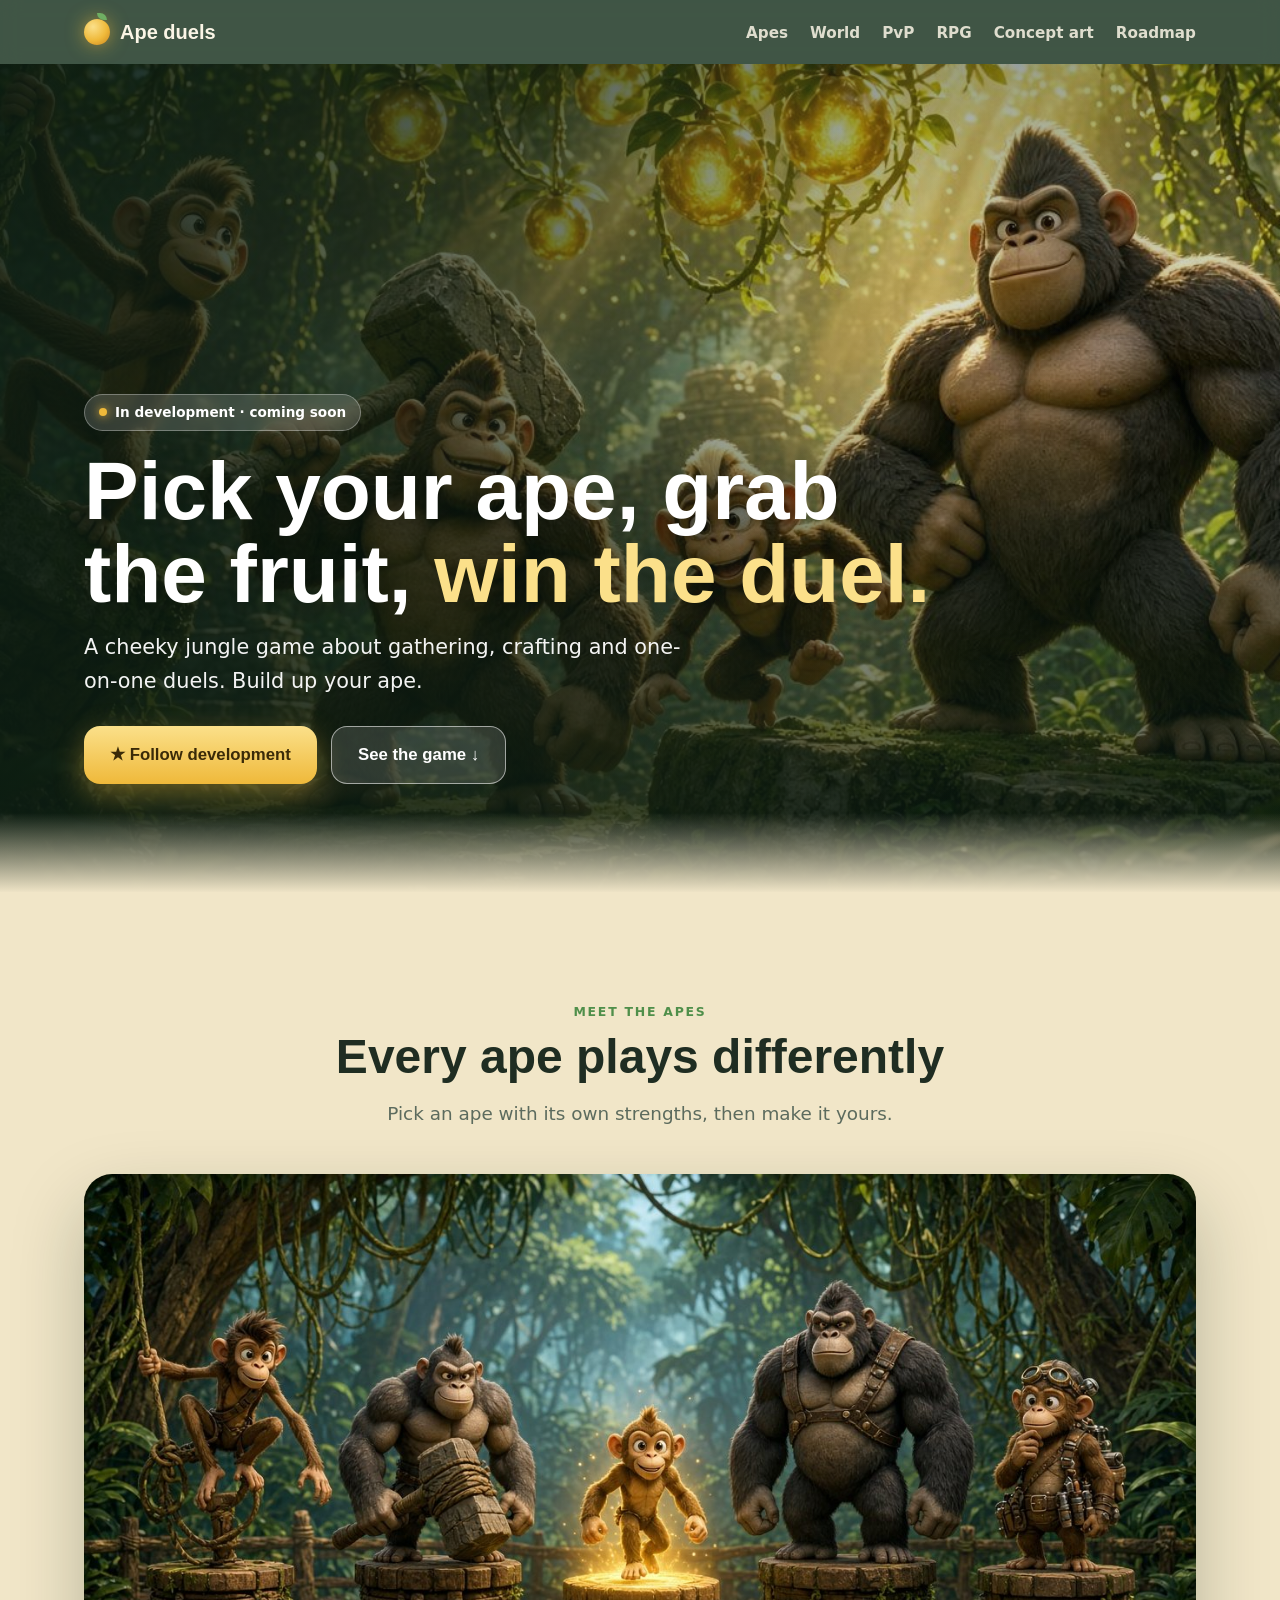
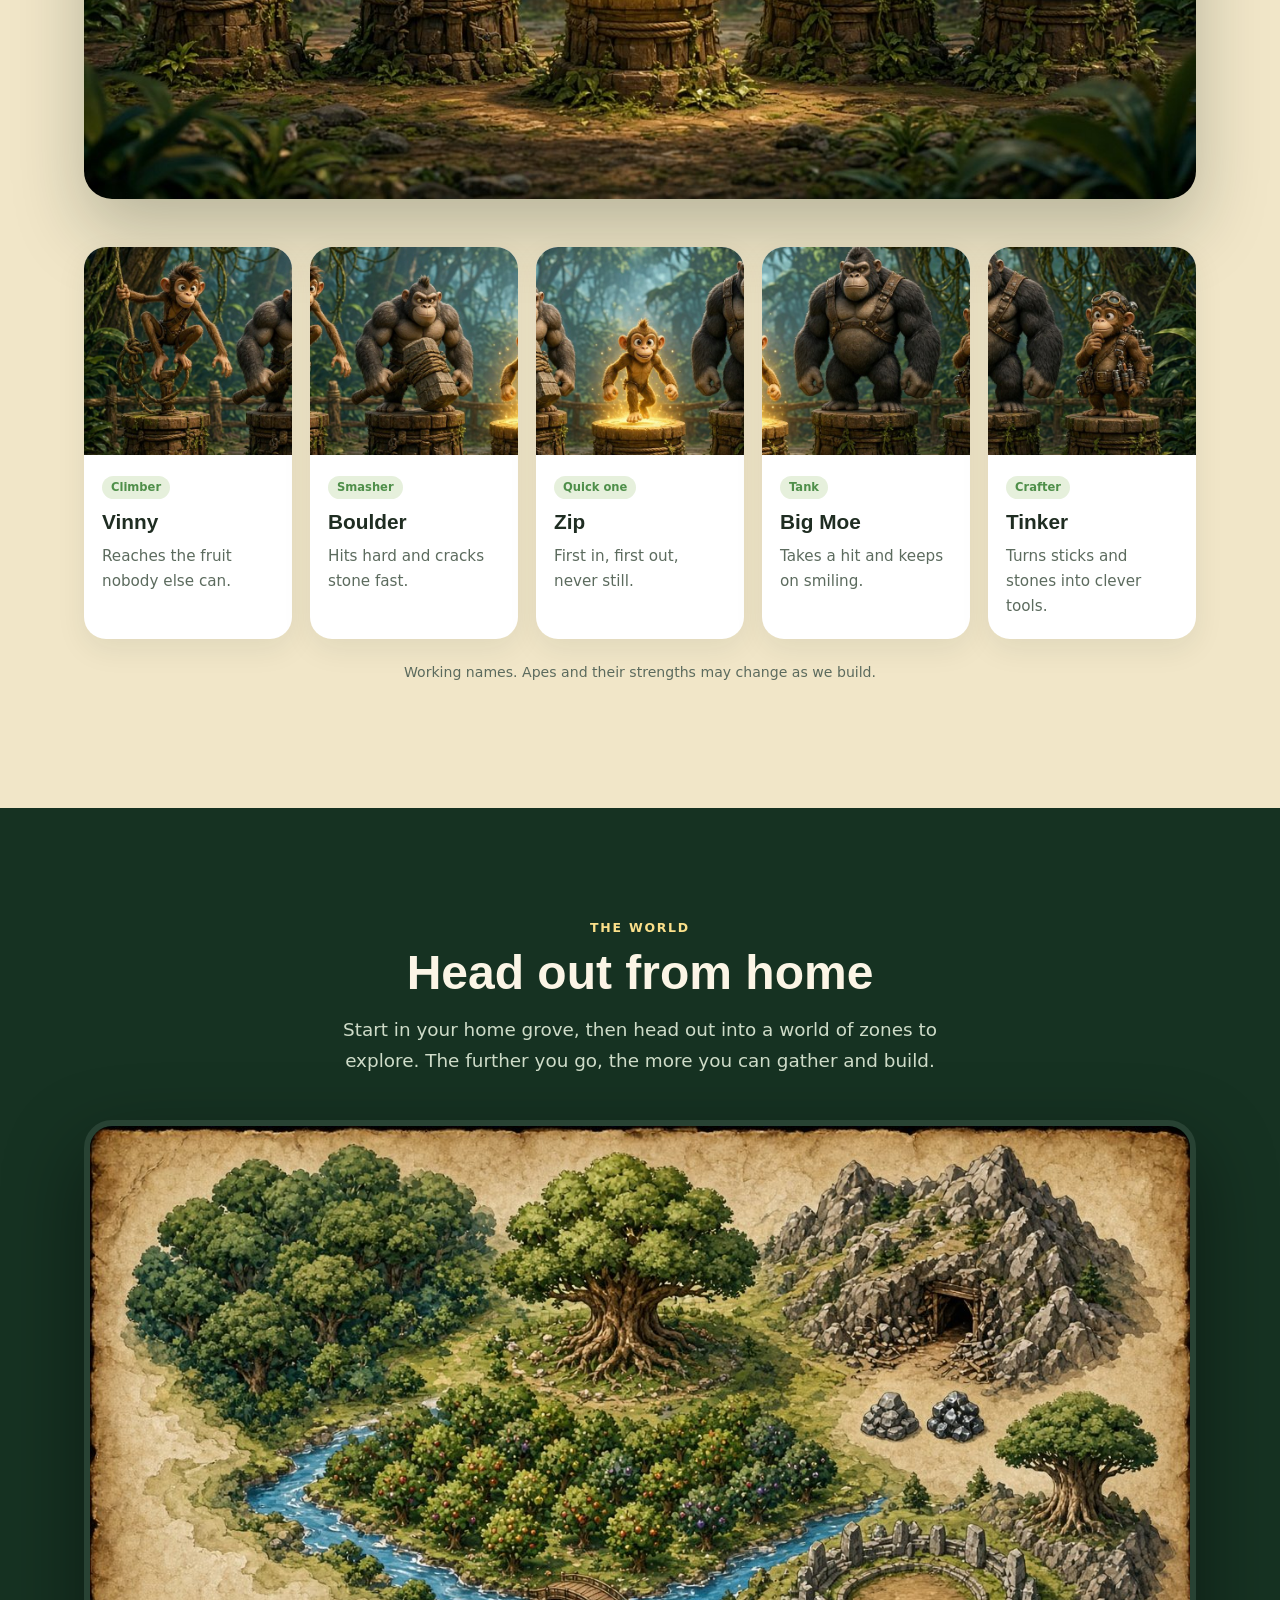
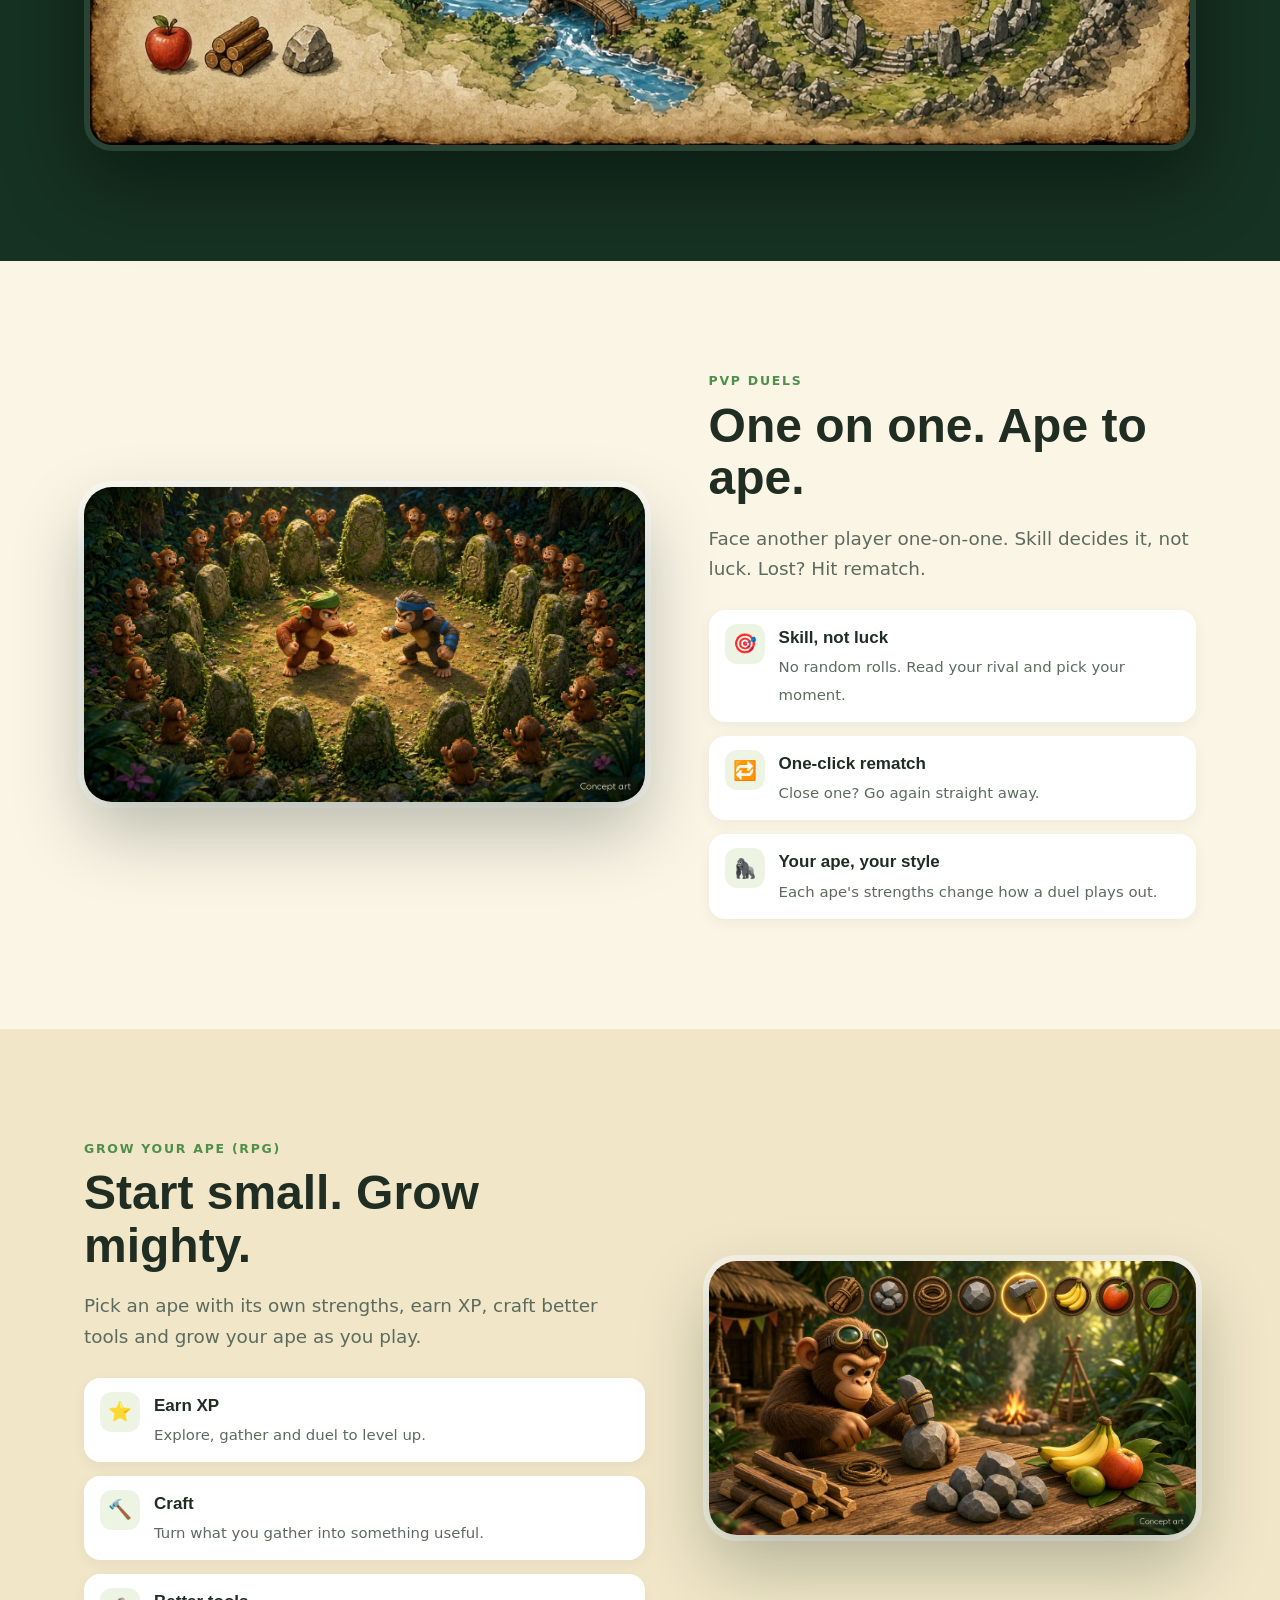
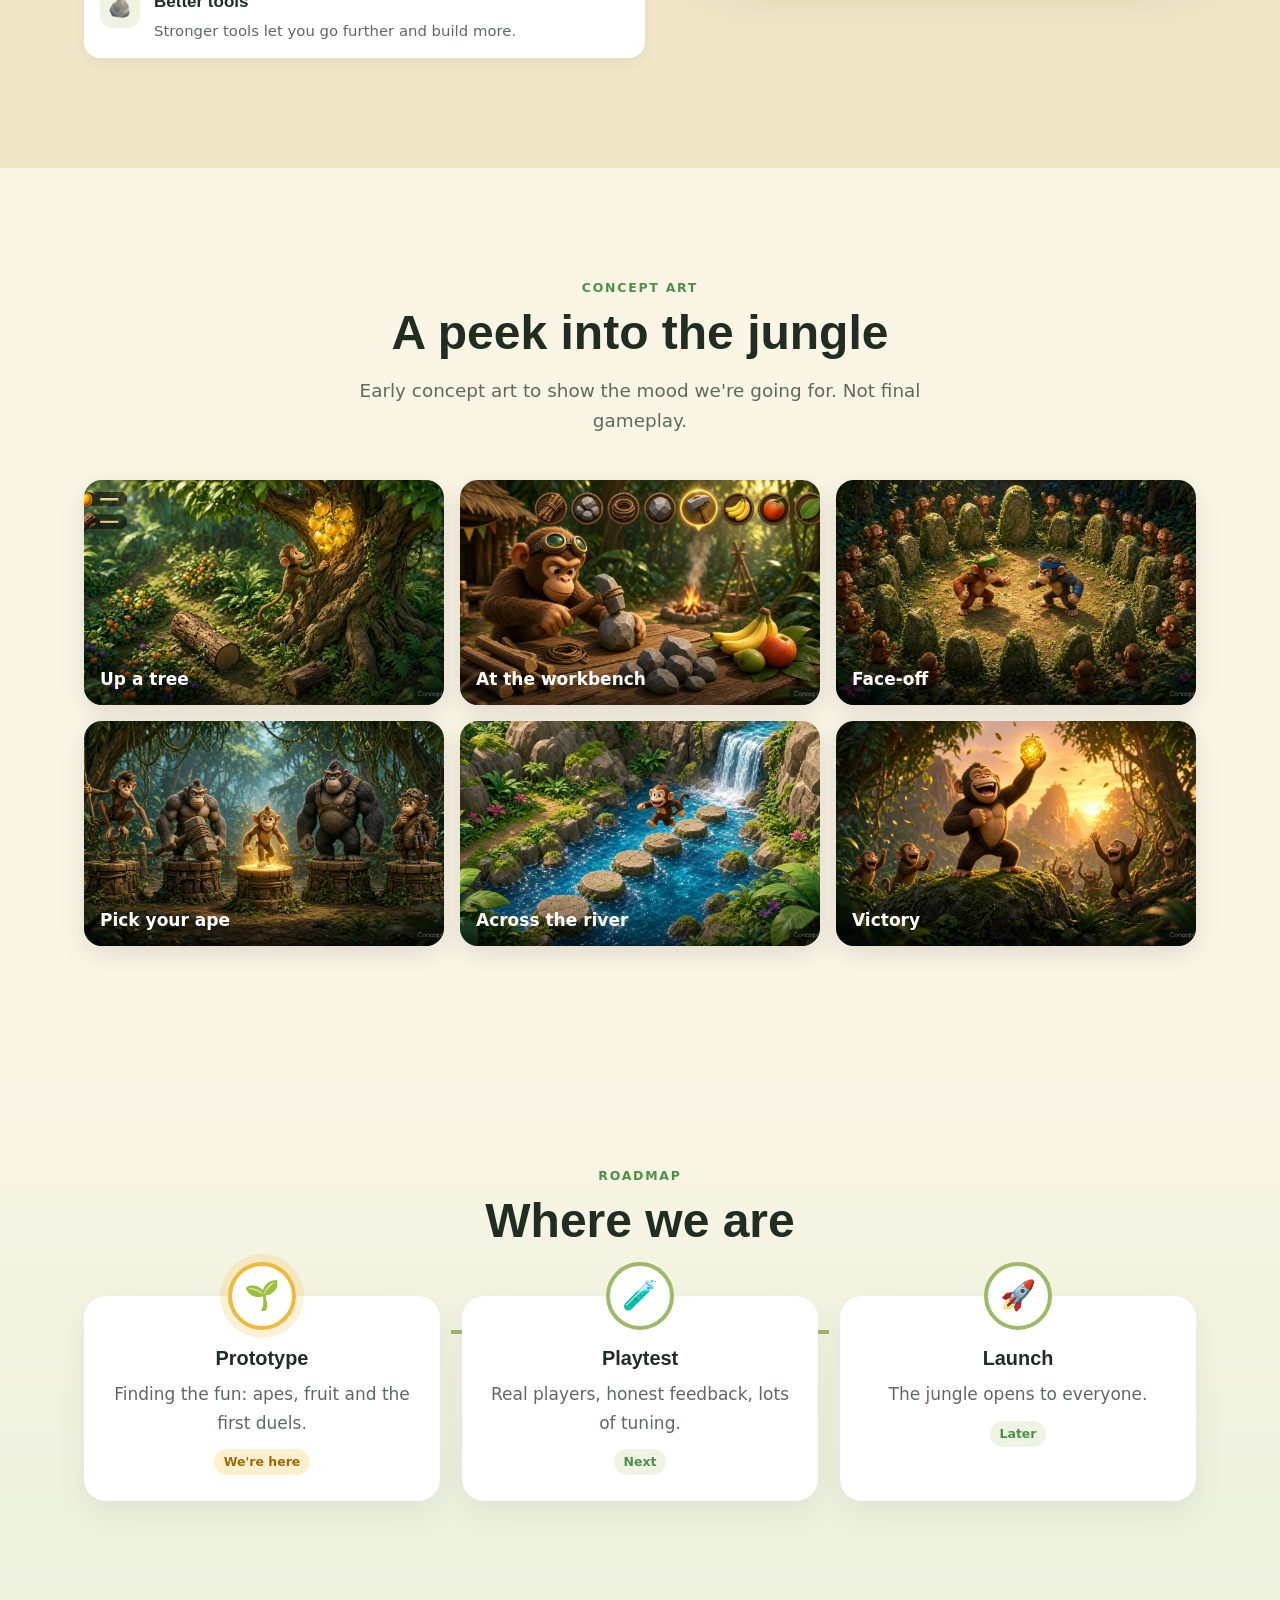
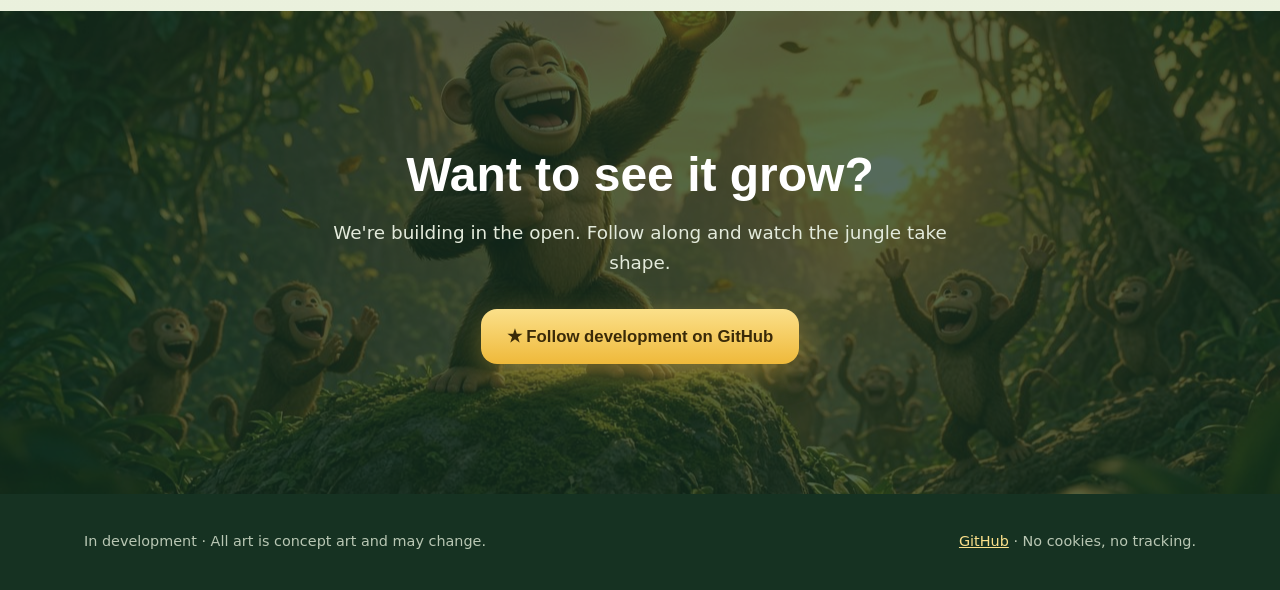
==== index.html @ 039c7a76 "Redesign landing page with concept art" ====
<!doctype html>
<html lang="en">
<head>
<meta charset="utf-8">
<meta name="viewport" content="width=device-width,initial-scale=1">
<title>A jungle duel game, coming soon</title>
<meta name="description" content="A cheeky jungle game about gathering, crafting and one-on-one duels. Coming soon.">
<meta property="og:type" content="website">
<meta property="og:url" content="https://carl-walker-pm.github.io/ape/">
<meta property="og:title" content="A jungle duel game, coming soon">
<meta property="og:description" content="A cheeky jungle game about gathering, crafting and one-on-one duels. Coming soon.">
<meta property="og:image" content="https://carl-walker-pm.github.io/ape/assets/img/og.jpg">
<meta property="og:image:width" content="1200">
<meta property="og:image:height" content="630">
<meta name="twitter:card" content="summary_large_image">
<meta name="twitter:title" content="A jungle duel game, coming soon">
<meta name="twitter:description" content="A cheeky jungle game about gathering, crafting and one-on-one duels. Coming soon.">
<meta name="twitter:image" content="https://carl-walker-pm.github.io/ape/assets/img/og.jpg">
<link rel="preload" href="assets/fonts/Fredoka-700.woff2" as="font" type="font/woff2" crossorigin>
<link rel="stylesheet" href="assets/fonts/fonts.css">
<style>
:root{--deep:#163222;--jungle:#24513a;--leaf:#4f8f4a;--moss:#9cba68;--cream:#fbf5e6;--sand:#f1e6c8;--gold:#efb93a;--gold2:#fbe08a;--ink:#1f2d22;--soft:#5c6b5e;--r:22px}
*{box-sizing:border-box}html{scroll-behavior:smooth}
body{margin:0;font-family:Nunito,system-ui,sans-serif;color:var(--ink);background:var(--cream);line-height:1.65;font-size:17px}
h1,h2,h3,.brand,.btn{font-family:Fredoka,Nunito,sans-serif}
img{max-width:100%;display:block}
a{color:inherit}
.wrap{max-width:1160px;margin:0 auto;padding:0 24px}
/* nav */
nav{position:sticky;top:0;z-index:50;background:rgba(22,50,34,.82);backdrop-filter:blur(10px);-webkit-backdrop-filter:blur(10px);color:var(--cream)}
nav .wrap{display:flex;align-items:center;gap:24px;height:64px}
.brand{font-weight:700;font-size:1.25rem;text-decoration:none;display:flex;align-items:center;gap:10px}
.brand i{position:relative;width:26px;height:26px;border-radius:50%;background:radial-gradient(circle at 35% 30%,var(--gold2),var(--gold) 55%,#c9831f);display:inline-block;box-shadow:0 0 18px rgba(239,185,58,.6)}
nav ul{display:flex;gap:22px;list-style:none;margin:0 0 0 auto;padding:0}
nav ul a{text-decoration:none;font-weight:700;font-size:.95rem;opacity:.85}nav ul a:hover{opacity:1;color:var(--gold2)}
@media(max-width:820px){nav ul{display:none}}
/* hero */
.hero{position:relative;min-height:92vh;display:flex;align-items:flex-end;color:#fff;background:#163222 url(assets/img/hero.jpg) center 35%/cover no-repeat;background-attachment:fixed;overflow:hidden}
@media(max-width:900px),(hover:none){.hero{background-attachment:scroll}}
.hero:after{content:"";position:absolute;left:0;right:0;bottom:-1px;height:80px;background:linear-gradient(transparent,var(--sand))}
.hero:before{content:"";position:absolute;inset:0;background:linear-gradient(90deg,rgba(12,28,18,.85) 0%,rgba(12,28,18,.55) 42%,rgba(12,28,18,.1) 72%),linear-gradient(180deg,rgba(12,28,18,.35) 0%,rgba(12,28,18,0) 35%,rgba(12,28,18,.8) 100%)}
.hero .wrap{position:relative;z-index:2;padding-bottom:12vh;width:100%}
.pill{display:inline-flex;gap:8px;align-items:center;background:rgba(255,255,255,.16);border:1px solid rgba(255,255,255,.3);padding:6px 14px;border-radius:99px;font-weight:700;font-size:.85rem;backdrop-filter:blur(6px)}
.pill b{width:8px;height:8px;border-radius:50%;background:var(--gold);box-shadow:0 0 10px var(--gold)}
.hero h1{font-size:clamp(2.6rem,6.4vw,5.2rem);line-height:1.02;margin:18px 0 14px;max-width:900px;text-shadow:0 4px 30px rgba(0,0,0,.35)}
.hero h1 em{font-style:normal;color:var(--gold2)}
.hero p{font-size:clamp(1.05rem,2vw,1.3rem);max-width:620px;margin:0 0 28px;opacity:.95}
.btns{display:flex;gap:14px;flex-wrap:wrap}
.btn{display:inline-flex;align-items:center;gap:10px;font-weight:600;font-size:1.05rem;text-decoration:none;padding:14px 26px;border-radius:16px;transition:transform .2s,box-shadow .2s}
.btn:hover{transform:translateY(-2px)}
.btn.gold{background:linear-gradient(180deg,var(--gold2),var(--gold));color:#3a2a08;box-shadow:0 10px 30px rgba(239,185,58,.4)}
.btn.ghost{background:rgba(255,255,255,.14);color:#fff;border:1.5px solid rgba(255,255,255,.55)}
/* sections */
section{padding:110px 0}
.eyebrow{font-weight:800;letter-spacing:.14em;text-transform:uppercase;font-size:.78rem;color:var(--leaf)}
h2{font-size:clamp(2rem,4vw,3rem);line-height:1.1;margin:8px 0 16px}
.lead{font-size:1.15rem;color:var(--soft);max-width:640px}
.center{text-align:center}.center .lead{margin:0 auto}
/* apes */
#apes{background:var(--sand)}
.apes{display:grid;grid-template-columns:repeat(5,1fr);gap:18px;margin-top:48px}
@media(max-width:980px){.apes{grid-template-columns:repeat(2,1fr)}}
.ape{background:#fff;border-radius:var(--r);overflow:hidden;box-shadow:0 10px 30px rgba(31,45,34,.08);transition:transform .25s,box-shadow .25s}
.ape:hover{transform:translateY(-6px) rotate(-.6deg);box-shadow:0 18px 40px rgba(31,45,34,.16)}
.ape img{aspect-ratio:1;object-fit:cover;width:100%}
.ape div{padding:16px 18px 20px}.ape h3{margin:0;font-size:1.3rem}.ape p{margin:4px 0 0;color:var(--soft);font-size:.95rem}
.tag{display:inline-block;font-size:.72rem;font-weight:800;color:var(--leaf);background:#e6f0dc;border-radius:99px;padding:2px 9px;margin-bottom:6px}
.note{margin-top:22px;font-size:.88rem;color:var(--soft)}
/* world */
#world{background:var(--deep);color:var(--cream)}
#world .eyebrow{color:var(--gold2)}#world .lead{color:#cfdcc9}
.mapframe{margin-top:44px;border-radius:28px;overflow:hidden;box-shadow:0 30px 80px rgba(0,0,0,.45);border:6px solid rgba(255,255,255,.08)}
/* split */
.split{display:grid;grid-template-columns:1.15fr 1fr;gap:64px;align-items:center}
.split.rev .media{order:2}
@media(max-width:900px){.split{grid-template-columns:1fr;gap:32px}.split.rev .media{order:0}}
.media{border-radius:28px;overflow:hidden;box-shadow:0 30px 70px rgba(16,36,22,.28),0 0 0 6px rgba(255,255,255,.6)}.media img{transition:transform .6s}.media:hover img{transform:scale(1.04)}
.feats{list-style:none;padding:0;margin:26px 0 0;display:grid;gap:14px}
.feats li{display:flex;gap:14px;align-items:flex-start;background:#fff;border-radius:16px;padding:14px 16px;box-shadow:0 4px 14px rgba(31,45,34,.06)}
.feats li span{flex:none;width:40px;height:40px;border-radius:12px;display:grid;place-items:center;font-size:1.2rem;background:#eef4e4}
.feats b{display:block;font-family:Fredoka,sans-serif;font-weight:600}
.feats small{color:var(--soft);font-size:.93rem}
#rpg{background:var(--sand)}
/* gallery */
.gallery{display:grid;grid-template-columns:repeat(3,1fr);gap:16px;margin-top:44px}
@media(max-width:900px){.gallery{grid-template-columns:repeat(2,1fr)}}
.gallery a{display:block;border-radius:18px;overflow:hidden;position:relative;box-shadow:0 8px 24px rgba(31,45,34,.12)}
.gallery img{aspect-ratio:16/10;object-fit:cover;width:100%;transition:transform .5s}
.gallery a:hover img{transform:scale(1.08)}.gallery a{transition:box-shadow .3s,transform .3s}.gallery a:hover{transform:translateY(-4px);box-shadow:0 18px 40px rgba(31,45,34,.25)}
.gallery figcaption{position:absolute;left:0;right:0;bottom:0;padding:26px 16px 12px;color:#fff;font-weight:700;background:linear-gradient(transparent,rgba(0,0,0,.55))}
.lb{position:fixed;inset:0;z-index:100;background:rgba(10,20,12,.9);display:none;align-items:center;justify-content:center;padding:4vw}
.lb:target{display:flex}
.lb img{max-height:86vh;border-radius:16px;box-shadow:0 30px 80px rgba(0,0,0,.6)}
.lb .x{position:absolute;inset:0}
.lb .close{position:absolute;top:20px;right:28px;color:#fff;font-size:2.2rem;text-decoration:none;line-height:1}
.lb p{position:absolute;bottom:18px;left:0;right:0;text-align:center;color:#e8e3d2;margin:0}
/* roadmap */
#roadmap{background:linear-gradient(180deg,var(--cream),#eaf1dd)}
.road{display:grid;grid-template-columns:repeat(3,1fr);gap:22px;margin-top:48px;position:relative}
.road:before{content:"";position:absolute;top:34px;left:12%;right:12%;height:4px;background:repeating-linear-gradient(90deg,var(--moss) 0 14px,transparent 14px 26px)}
@media(max-width:800px){.road{grid-template-columns:1fr}.road:before{display:none}}
.step{background:#fff;border-radius:var(--r);padding:26px;text-align:center;position:relative;box-shadow:0 10px 30px rgba(31,45,34,.07)}
.step .dot{width:68px;height:68px;margin:-60px auto 12px;border-radius:50%;display:grid;place-items:center;font-size:1.8rem;background:#fff;border:4px solid var(--moss)}
.step.now .dot{border-color:var(--gold);box-shadow:0 0 0 8px rgba(239,185,58,.2)}
.step h3{margin:0 0 6px}.step p{margin:0;color:var(--soft)}
.step .st{display:inline-block;margin-top:12px;font-size:.78rem;font-weight:800;padding:3px 10px;border-radius:99px;background:#eef4e4;color:var(--leaf)}
.step.now .st{background:#fdf0cf;color:#9a6a0a}
/* cta */
.cta{position:relative;color:#fff;text-align:center;padding:130px 0;background:#24513a url(assets/img/shot-victory.jpg) center/cover}
.cta:before{content:"";position:absolute;inset:0;background:rgba(22,50,34,.72)}
.cta .wrap{position:relative}.cta .lead{color:#e3eadb;margin:0 auto 30px}
footer{background:var(--deep);color:#b9c7b4;padding:36px 0;font-size:.9rem}
footer .wrap{display:flex;justify-content:space-between;gap:16px;flex-wrap:wrap}
footer a{color:var(--gold2)}
/* fade-ins */
.reveal{animation:rise linear both;animation-timeline:view();animation-range:entry 0% cover 28%}
@keyframes rise{from{opacity:0;transform:translateY(40px)}to{opacity:1;transform:none}}
@media(prefers-reduced-motion:reduce){.reveal{animation:none}html{scroll-behavior:auto}}
.brand i:after{content:"";position:absolute;top:-6px;left:13px;width:10px;height:7px;border-radius:0 8px 0 8px;background:#6fae63}
.lineup{margin:44px 0 0;border-radius:28px;overflow:hidden;box-shadow:0 30px 70px rgba(16,36,22,.25)}
</style>
</head>
<body>
<nav><div class="wrap">
<a class="brand" href="#top"><i></i>Ape duels</a>
<ul><li><a href="#apes">Apes</a></li><li><a href="#world">World</a></li><li><a href="#pvp">PvP</a></li><li><a href="#rpg">RPG</a></li><li><a href="#art">Concept art</a></li><li><a href="#roadmap">Roadmap</a></li></ul>
</div></nav>

<header class="hero" id="top"><div class="wrap">
<span class="pill"><b></b>In development · coming soon</span>
<h1>Pick your ape, grab the fruit, <em>win the duel.</em></h1>
<p>A cheeky jungle game about gathering, crafting and one-on-one duels. Build up your ape.</p>
<div class="btns">
<a class="btn gold" href="https://github.com/Carl-Walker-pm/ape">★ Follow development</a>
<a class="btn ghost" href="#apes">See the game ↓</a>
</div>
</div></header>

<section id="apes"><div class="wrap">
<div class="center reveal"><div class="eyebrow">Meet the apes</div><h2>Every ape plays differently</h2>
<p class="lead">Pick an ape with its own strengths, then make it yours.</p></div>
<div class="lineup reveal"><img src="assets/img/apes-lineup.jpg" alt="Five different cartoon apes standing on wooden pedestals in the jungle" loading="lazy"></div>
<div class="apes">
<article class="ape reveal"><img src="assets/img/ape-climber.jpg" alt="A wiry ape hanging from a vine rope" loading="lazy"><div><span class="tag">Climber</span><h3>Vinny</h3><p>Reaches the fruit nobody else can.</p></div></article>
<article class="ape reveal"><img src="assets/img/ape-smasher.jpg" alt="A big grey ape holding a stone mallet" loading="lazy"><div><span class="tag">Smasher</span><h3>Boulder</h3><p>Hits hard and cracks stone fast.</p></div></article>
<article class="ape reveal"><img src="assets/img/ape-quick.jpg" alt="A small ape bouncing on a glowing pedestal" loading="lazy"><div><span class="tag">Quick one</span><h3>Zip</h3><p>First in, first out, never still.</p></div></article>
<article class="ape reveal"><img src="assets/img/ape-tank.jpg" alt="A huge ape in leather straps standing firm" loading="lazy"><div><span class="tag">Tank</span><h3>Big Moe</h3><p>Takes a hit and keeps on smiling.</p></div></article>
<article class="ape reveal"><img src="assets/img/ape-thinker.jpg" alt="An ape in goggles with a belt full of tools" loading="lazy"><div><span class="tag">Crafter</span><h3>Tinker</h3><p>Turns sticks and stones into clever tools.</p></div></article>
</div>
<p class="note center">Working names. Apes and their strengths may change as we build.</p>
</div></section>

<section id="world"><div class="wrap">
<div class="center reveal"><div class="eyebrow">The world</div><h2>Head out from home</h2>
<p class="lead">Start in your home grove, then head out into a world of zones to explore. The further you go, the more you can gather and build.</p></div>
<div class="mapframe reveal"><img src="assets/img/world-map.jpg" alt="A painted fantasy map of jungle, river, mountains and a cave, with no place names" loading="lazy"></div>
</div></section>

<section id="pvp"><div class="wrap split">
<div class="media reveal"><img src="assets/img/shot-duel.jpg" alt="Two apes facing off in a ring of standing stones while a crowd watches" loading="lazy"></div>
<div class="reveal"><div class="eyebrow">PvP duels</div><h2>One on one. Ape to ape.</h2>
<p class="lead">Face another player one-on-one. Skill decides it, not luck. Lost? Hit rematch.</p>
<ul class="feats">
<li><span>🎯</span><div><b>Skill, not luck</b><small>No random rolls. Read your rival and pick your moment.</small></div></li>
<li><span>🔁</span><div><b>One-click rematch</b><small>Close one? Go again straight away.</small></div></li>
<li><span>🦍</span><div><b>Your ape, your style</b><small>Each ape's strengths change how a duel plays out.</small></div></li>
</ul></div>
</div></section>

<section id="rpg"><div class="wrap split rev">
<div class="media reveal"><img src="assets/img/shot-craft.jpg" alt="An ape in goggles shaping a stone tool at a workbench" loading="lazy"></div>
<div class="reveal"><div class="eyebrow">Grow your ape (RPG)</div><h2>Start small. Grow mighty.</h2>
<p class="lead">Pick an ape with its own strengths, earn XP, craft better tools and grow your ape as you play.</p>
<ul class="feats">
<li><span>⭐</span><div><b>Earn XP</b><small>Explore, gather and duel to level up.</small></div></li>
<li><span>🔨</span><div><b>Craft</b><small>Turn what you gather into something useful.</small></div></li>
<li><span>🪨</span><div><b>Better tools</b><small>Stronger tools let you go further and build more.</small></div></li>
</ul></div>
</div></section>

<section id="art"><div class="wrap">
<div class="center reveal"><div class="eyebrow">Concept art</div><h2>A peek into the jungle</h2>
<p class="lead">Early concept art to show the mood we're going for. Not final gameplay.</p></div>
<div class="gallery">
<figure class="reveal" style="margin:0"><a href="#lb1"><img src="assets/img/shot-gather.jpg" alt="An ape climbing a big tree full of glowing fruit" loading="lazy"><figcaption>Up a tree</figcaption></a></figure>
<figure class="reveal" style="margin:0"><a href="#lb2"><img src="assets/img/shot-craft.jpg" alt="An ape in goggles shaping a stone tool at a workbench" loading="lazy"><figcaption>At the workbench</figcaption></a></figure>
<figure class="reveal" style="margin:0"><a href="#lb3"><img src="assets/img/shot-duel.jpg" alt="Two apes facing off in a ring of standing stones while a crowd watches" loading="lazy"><figcaption>Face-off</figcaption></a></figure>
<figure class="reveal" style="margin:0"><a href="#lb4"><img src="assets/img/shot-select.jpg" alt="An ape select scene with five apes on pedestals" loading="lazy"><figcaption>Pick your ape</figcaption></a></figure>
<figure class="reveal" style="margin:0"><a href="#lb5"><img src="assets/img/shot-river.jpg" alt="An ape hopping across stepping stones below a waterfall" loading="lazy"><figcaption>Across the river</figcaption></a></figure>
<figure class="reveal" style="margin:0"><a href="#lb6"><img src="assets/img/shot-victory.jpg" alt="An ape holding up a glowing golden fruit at sunset" loading="lazy"><figcaption>Victory</figcaption></a></figure>
</div>
</div></section>
<div class="lb" id="lb1"><a class="x" href="#art" aria-label="Close"></a><img src="assets/img/shot-gather.jpg" alt="An ape climbing a big tree full of glowing fruit"><a class="close" href="#art" aria-label="Close">×</a><p>Concept art, not final gameplay</p></div>
<div class="lb" id="lb2"><a class="x" href="#art" aria-label="Close"></a><img src="assets/img/shot-craft.jpg" alt="An ape in goggles shaping a stone tool at a workbench"><a class="close" href="#art" aria-label="Close">×</a><p>Concept art, not final gameplay</p></div>
<div class="lb" id="lb3"><a class="x" href="#art" aria-label="Close"></a><img src="assets/img/shot-duel.jpg" alt="Two apes facing off in a ring of standing stones while a crowd watches"><a class="close" href="#art" aria-label="Close">×</a><p>Concept art, not final gameplay</p></div>
<div class="lb" id="lb4"><a class="x" href="#art" aria-label="Close"></a><img src="assets/img/shot-select.jpg" alt="An ape select scene with five apes on pedestals"><a class="close" href="#art" aria-label="Close">×</a><p>Concept art, not final gameplay</p></div>
<div class="lb" id="lb5"><a class="x" href="#art" aria-label="Close"></a><img src="assets/img/shot-river.jpg" alt="An ape hopping across stepping stones below a waterfall"><a class="close" href="#art" aria-label="Close">×</a><p>Concept art, not final gameplay</p></div>
<div class="lb" id="lb6"><a class="x" href="#art" aria-label="Close"></a><img src="assets/img/shot-victory.jpg" alt="An ape holding up a glowing golden fruit at sunset"><a class="close" href="#art" aria-label="Close">×</a><p>Concept art, not final gameplay</p></div>

<section id="roadmap"><div class="wrap">
<div class="center reveal"><div class="eyebrow">Roadmap</div><h2>Where we are</h2></div>
<div class="road">
<div class="step now reveal"><div class="dot">🌱</div><h3>Prototype</h3><p>Finding the fun: apes, fruit and the first duels.</p><span class="st">We're here</span></div>
<div class="step reveal"><div class="dot">🧪</div><h3>Playtest</h3><p>Real players, honest feedback, lots of tuning.</p><span class="st">Next</span></div>
<div class="step reveal"><div class="dot">🚀</div><h3>Launch</h3><p>The jungle opens to everyone.</p><span class="st">Later</span></div>
</div>
</div></section>

<section class="cta"><div class="wrap reveal">
<h2>Want to see it grow?</h2>
<p class="lead">We're building in the open. Follow along and watch the jungle take shape.</p>
<a class="btn gold" href="https://github.com/Carl-Walker-pm/ape">★ Follow development on GitHub</a>
</div></section>

<footer><div class="wrap">
<span>In development · All art is concept art and may change.</span>
<span><a href="https://github.com/Carl-Walker-pm/ape">GitHub</a> · No cookies, no tracking.</span>
</div></footer>
</body>
</html>
---- assets/fonts/fonts.css ----
@font-face {
  font-family: 'Fredoka';
  font-style: normal;
  font-weight: 500;
  font-stretch: 100%;
  font-display: swap;
  src: url(assets/fonts/Fredoka-500.woff2) format('woff2');
  unicode-range: U+0000-00FF, U+0131, U+0152-0153, U+02BB-02BC, U+02C6, U+02DA, U+02DC, U+0304, U+0308, U+0329, U+2000-206F, U+20AC, U+2122, U+2191, U+2193, U+2212, U+2215, U+FEFF, U+FFFD;
}
@font-face {
  font-family: 'Fredoka';
  font-style: normal;
  font-weight: 700;
  font-stretch: 100%;
  font-display: swap;
  src: url(assets/fonts/Fredoka-700.woff2) format('woff2');
  unicode-range: U+0000-00FF, U+0131, U+0152-0153, U+02BB-02BC, U+02C6, U+02DA, U+02DC, U+0304, U+0308, U+0329, U+2000-206F, U+20AC, U+2122, U+2191, U+2193, U+2212, U+2215, U+FEFF, U+FFFD;
}
@font-face {
  font-family: 'Nunito';
  font-style: normal;
  font-weight: 400;
  font-display: swap;
  src: url(assets/fonts/Nunito-400.woff2) format('woff2');
  unicode-range: U+0000-00FF, U+0131, U+0152-0153, U+02BB-02BC, U+02C6, U+02DA, U+02DC, U+0304, U+0308, U+0329, U+2000-206F, U+20AC, U+2122, U+2191, U+2193, U+2212, U+2215, U+FEFF, U+FFFD;
}
@font-face {
  font-family: 'Nunito';
  font-style: normal;
  font-weight: 700;
  font-display: swap;
  src: url(assets/fonts/Nunito-700.woff2) format('woff2');
  unicode-range: U+0000-00FF, U+0131, U+0152-0153, U+02BB-02BC, U+02C6, U+02DA, U+02DC, U+0304, U+0308, U+0329, U+2000-206F, U+20AC, U+2122, U+2191, U+2193, U+2212, U+2215, U+FEFF, U+FFFD;
}
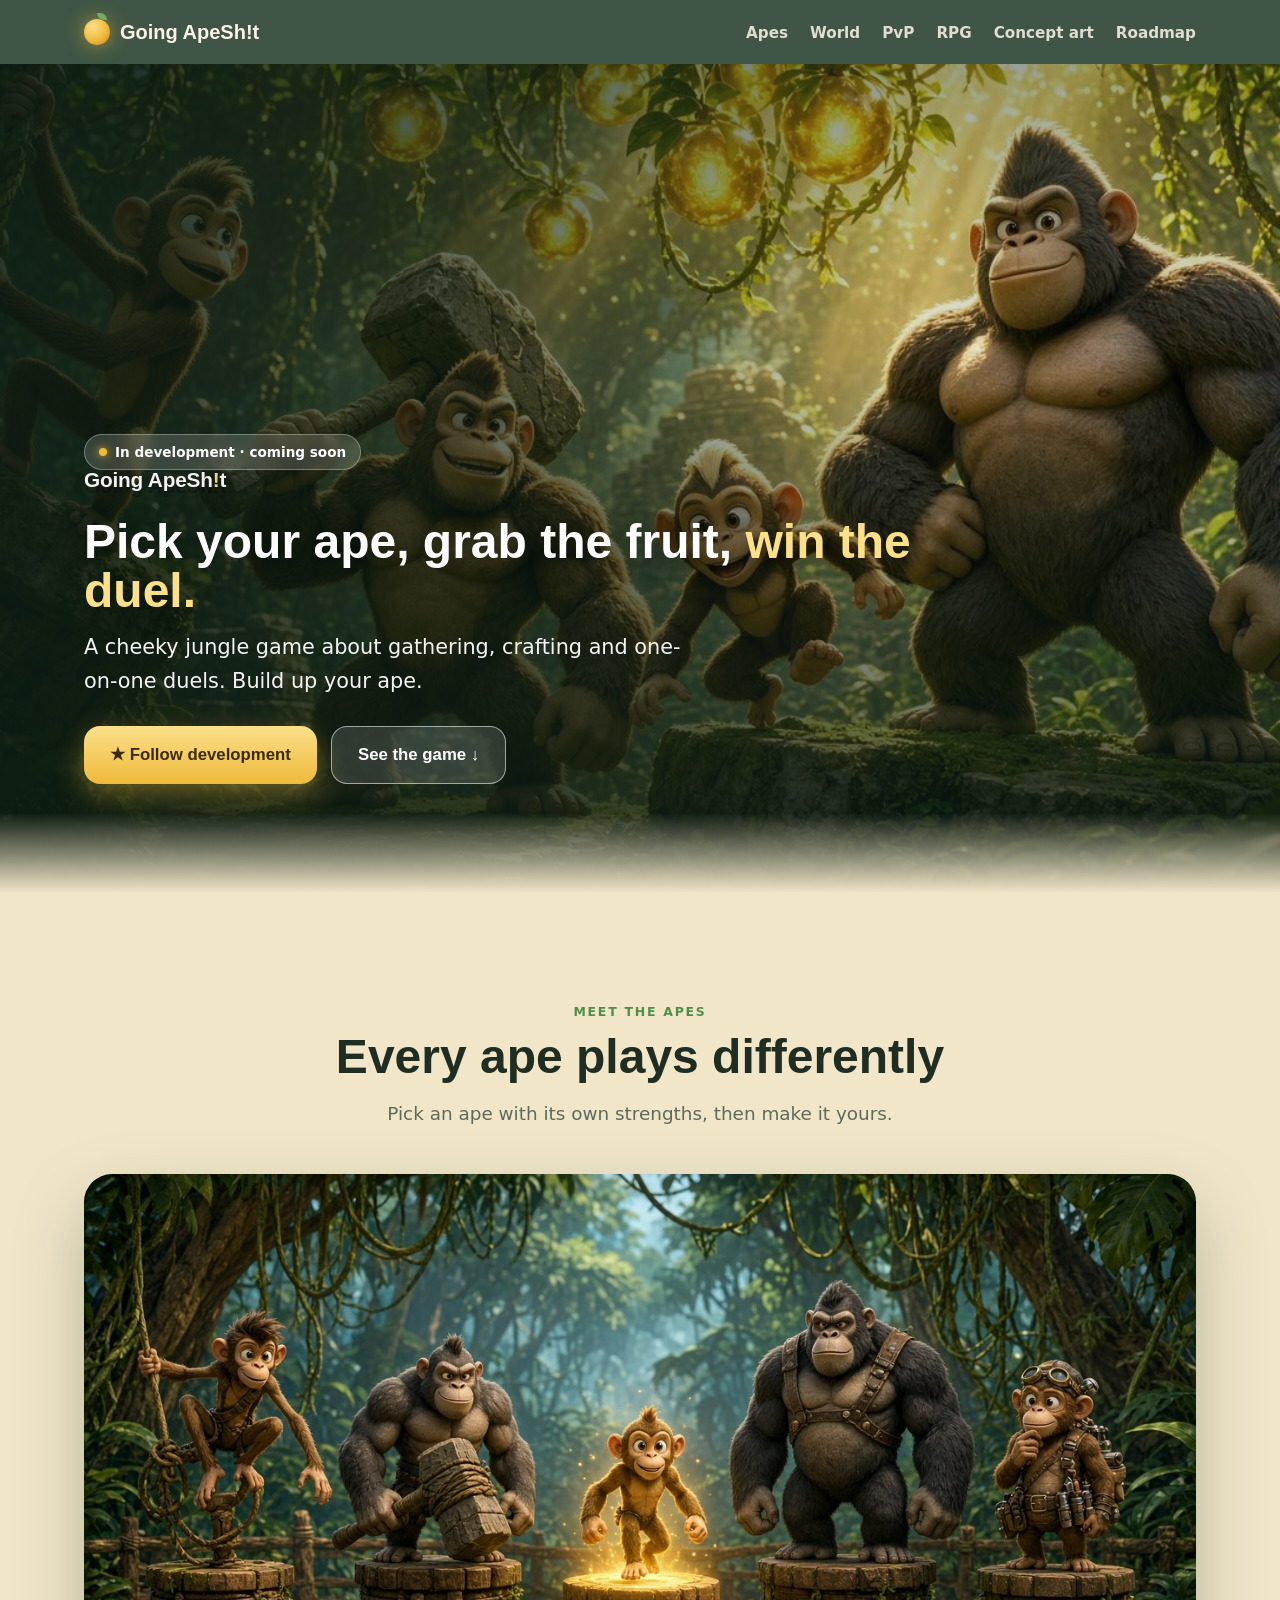
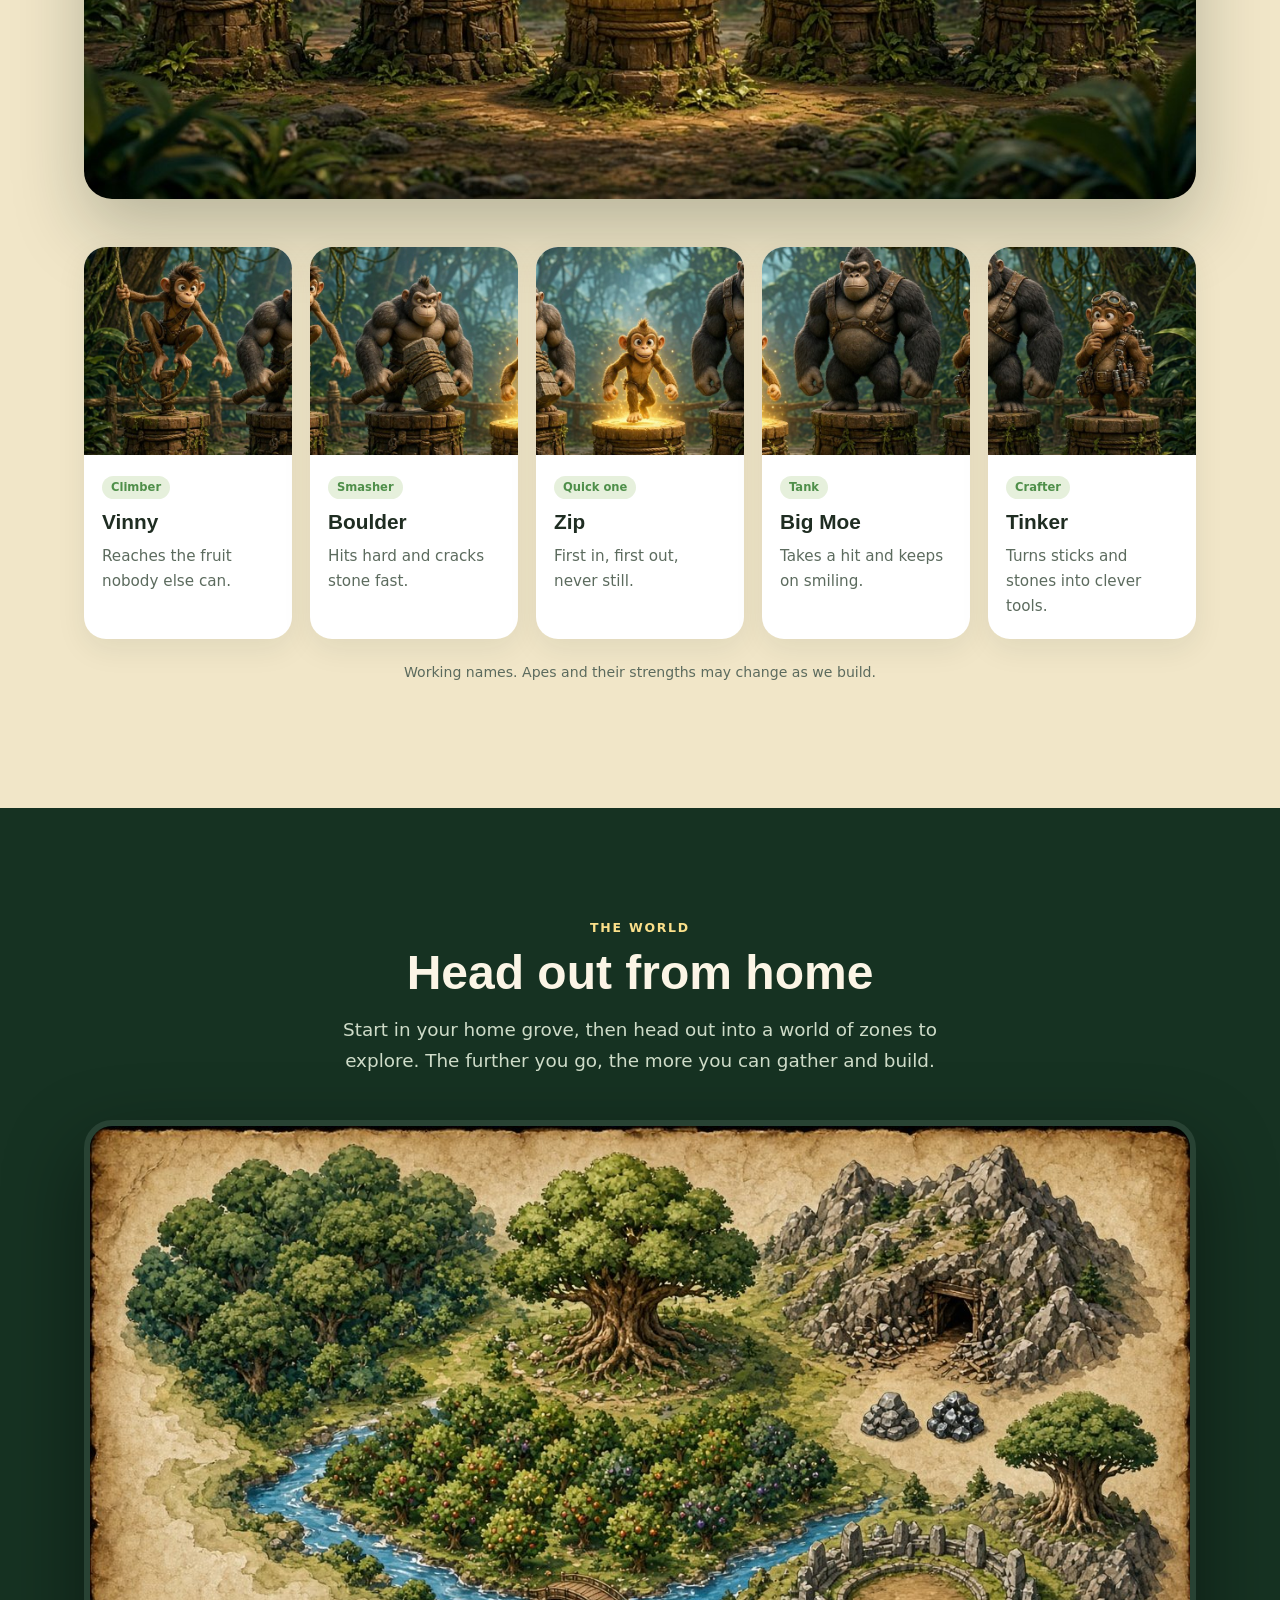
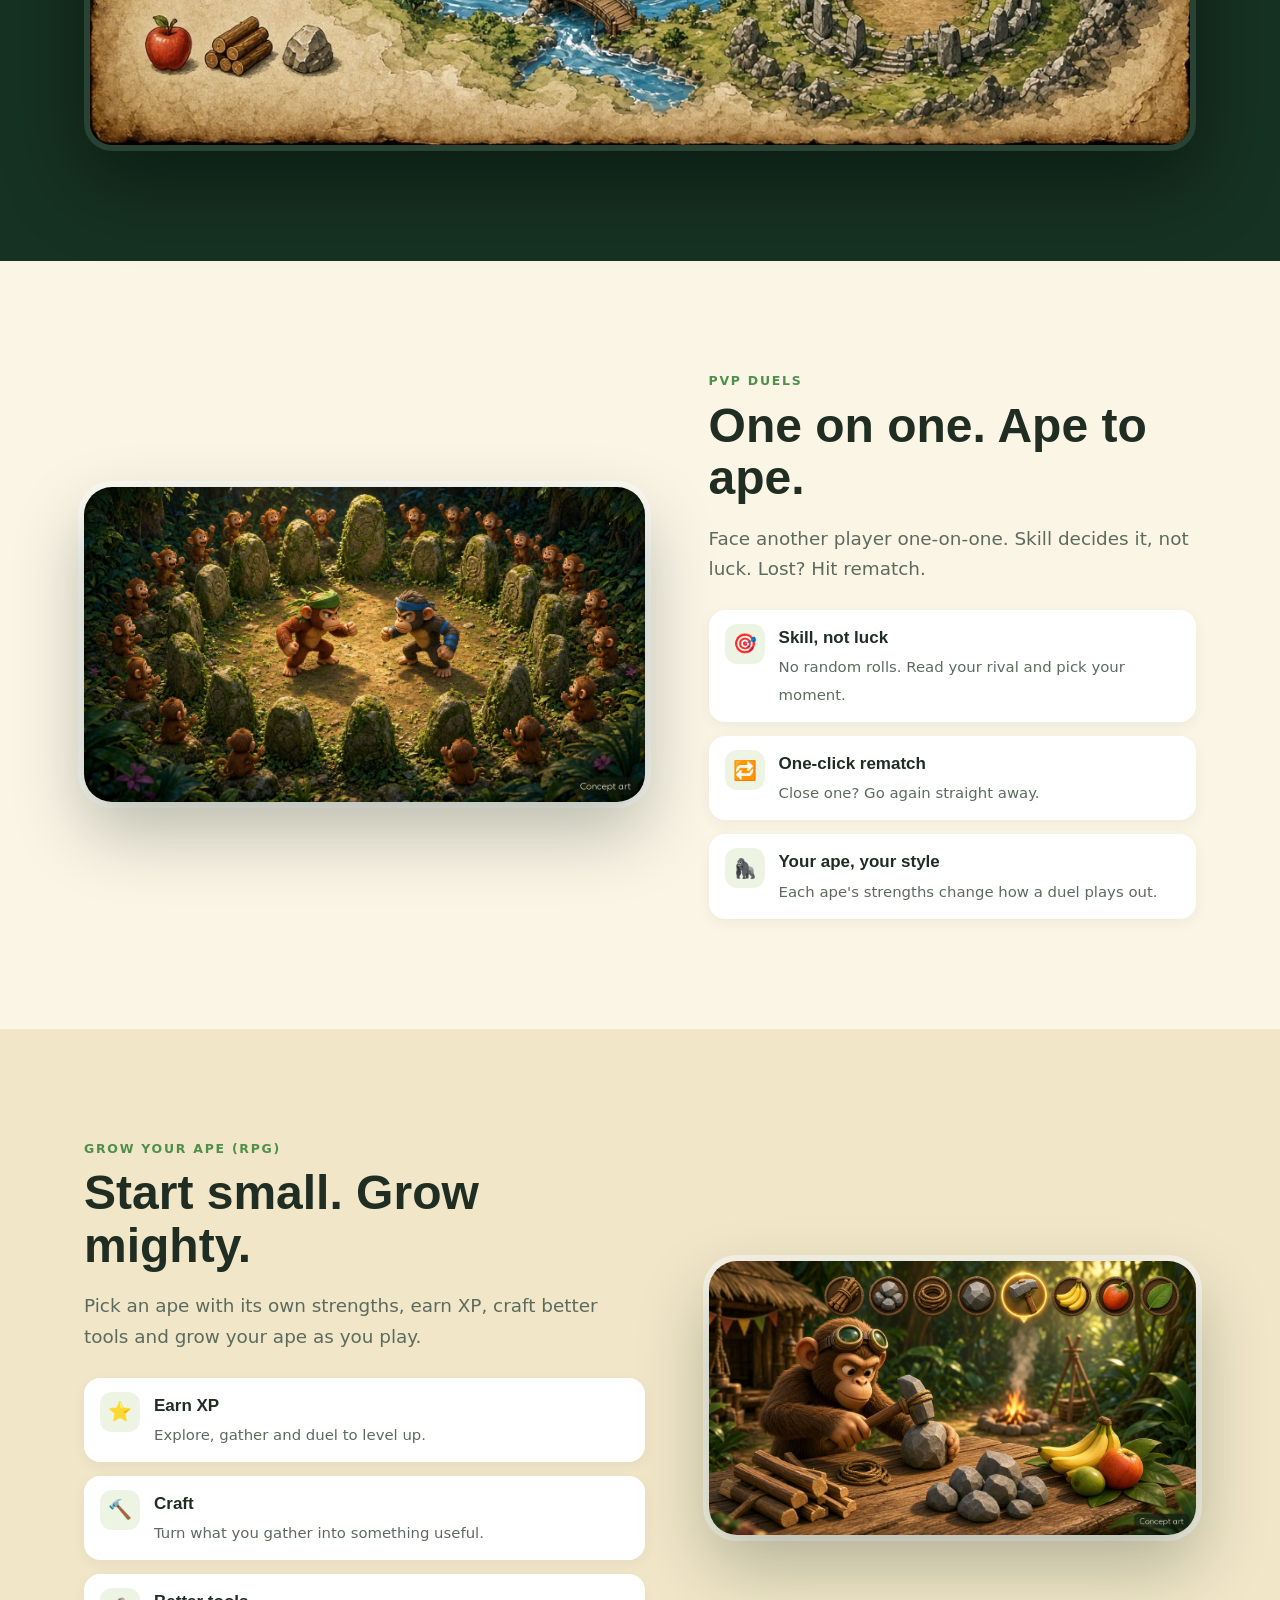
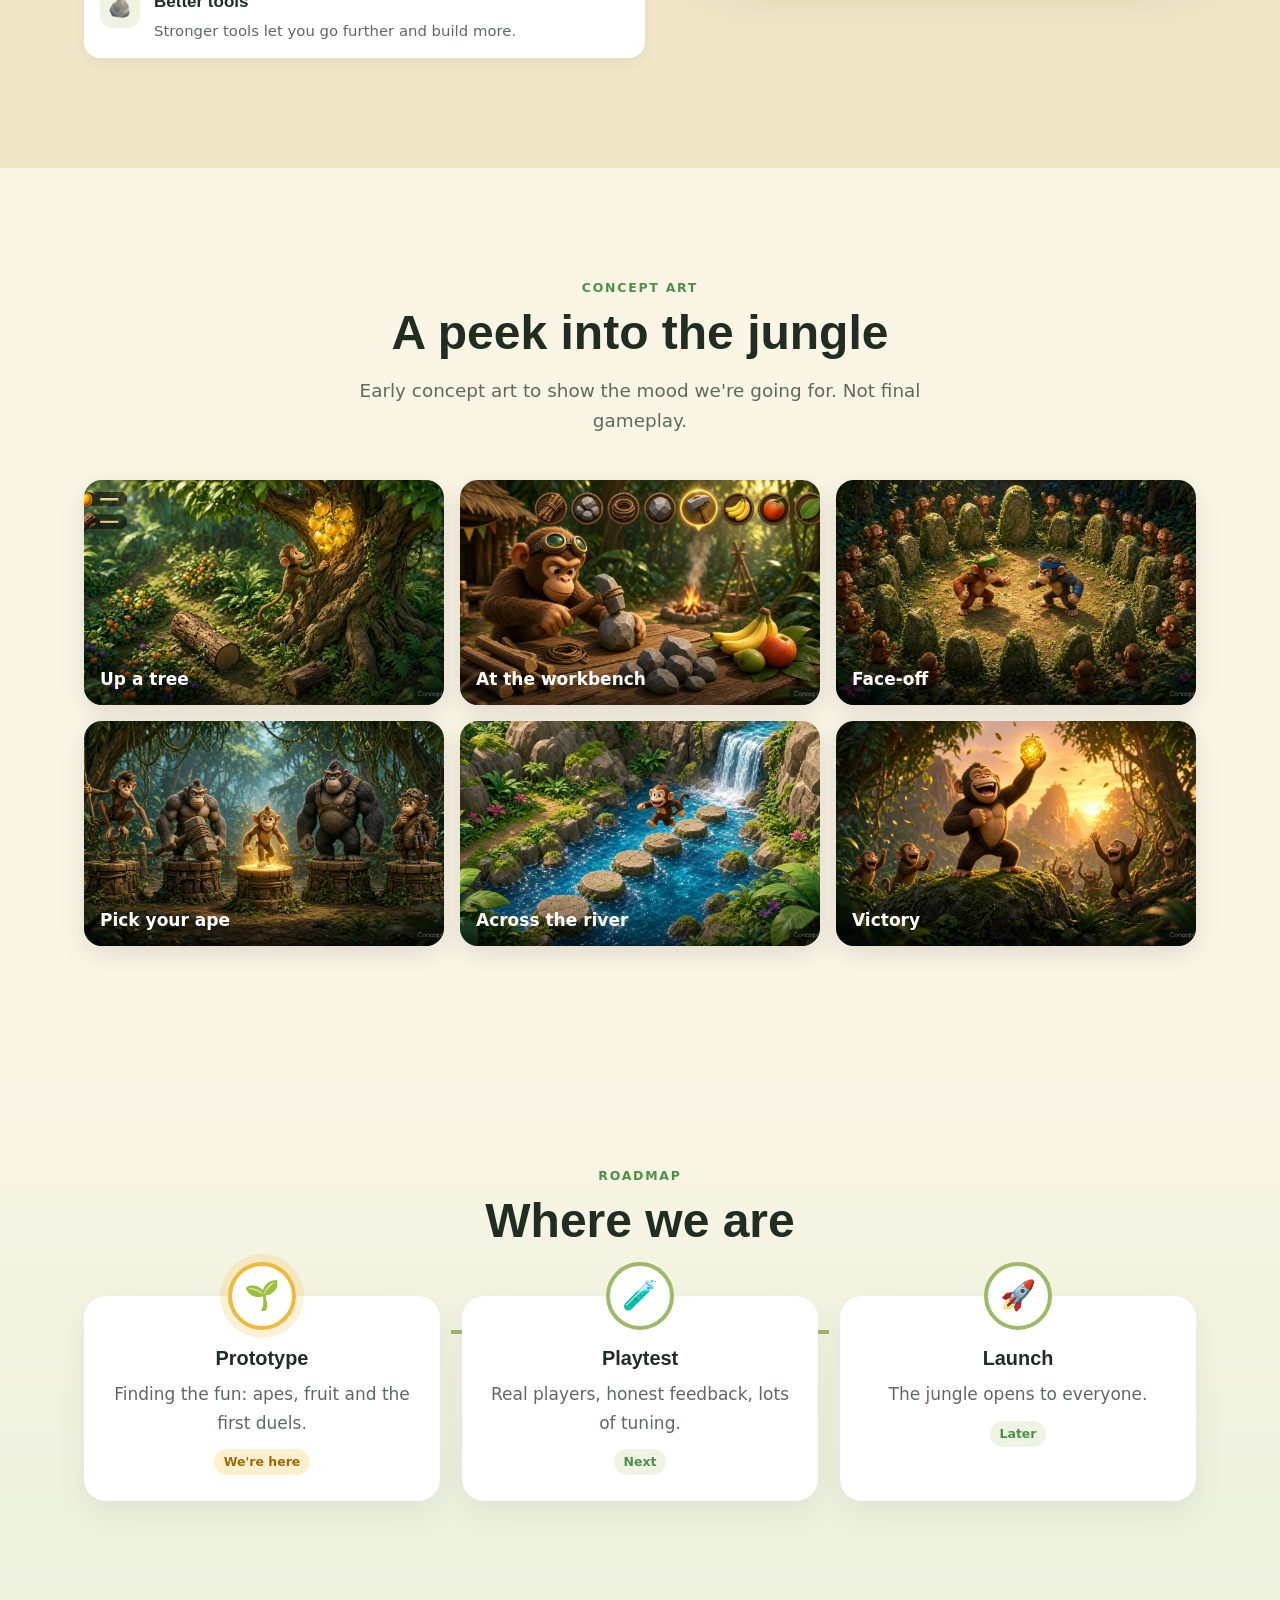
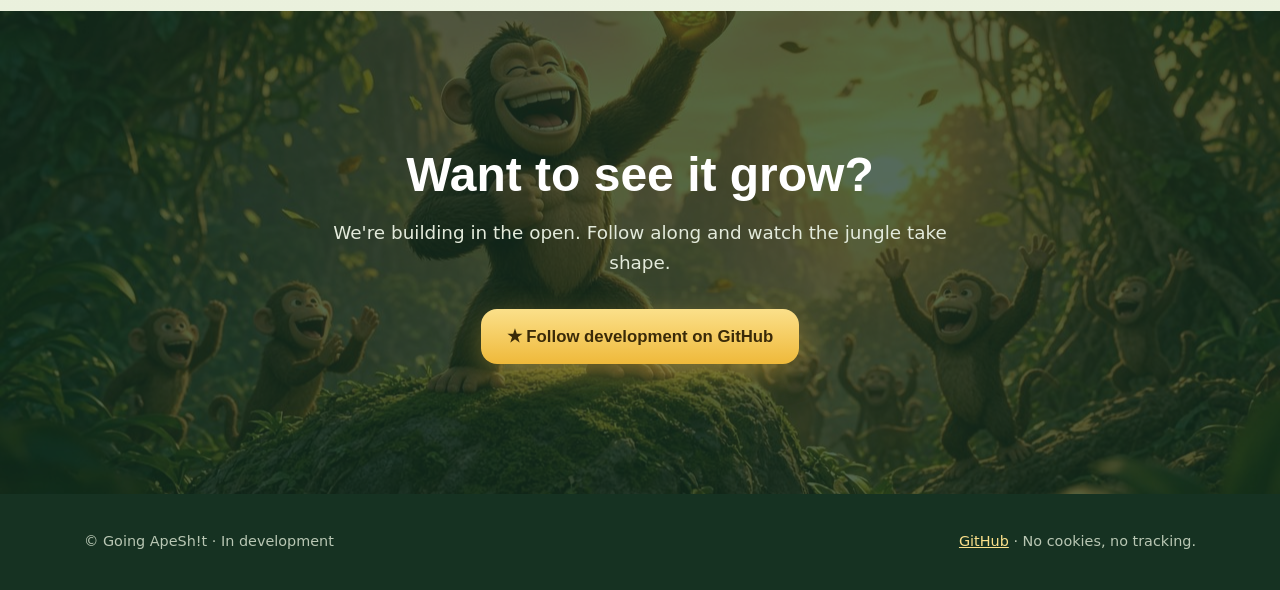
==== commit 3844a4cb: "Add game name Going ApeSh!t" ====
--- a/index.html
+++ b/index.html
@@ -3,17 +3,17 @@
 <head>
 <meta charset="utf-8">
 <meta name="viewport" content="width=device-width,initial-scale=1">
-<title>A jungle duel game, coming soon</title>
+<title>Going ApeSh!t — Pick your ape, grab the fruit, win the duel.</title>
 <meta name="description" content="A cheeky jungle game about gathering, crafting and one-on-one duels. Coming soon.">
 <meta property="og:type" content="website">
 <meta property="og:url" content="https://carl-walker-pm.github.io/ape/">
-<meta property="og:title" content="A jungle duel game, coming soon">
+<meta property="og:title" content="Going ApeSh!t — Pick your ape, grab the fruit, win the duel.">
 <meta property="og:description" content="A cheeky jungle game about gathering, crafting and one-on-one duels. Coming soon.">
 <meta property="og:image" content="https://carl-walker-pm.github.io/ape/assets/img/og.jpg">
 <meta property="og:image:width" content="1200">
 <meta property="og:image:height" content="630">
 <meta name="twitter:card" content="summary_large_image">
-<meta name="twitter:title" content="A jungle duel game, coming soon">
+<meta name="twitter:title" content="Going ApeSh!t — Pick your ape, grab the fruit, win the duel.">
 <meta name="twitter:description" content="A cheeky jungle game about gathering, crafting and one-on-one duels. Coming soon.">
 <meta name="twitter:image" content="https://carl-walker-pm.github.io/ape/assets/img/og.jpg">
 <link rel="preload" href="assets/fonts/Fredoka-700.woff2" as="font" type="font/woff2" crossorigin>
@@ -118,16 +118,19 @@
 @media(prefers-reduced-motion:reduce){.reveal{animation:none}html{scroll-behavior:auto}}
 .brand i:after{content:"";position:absolute;top:-6px;left:13px;width:10px;height:7px;border-radius:0 8px 0 8px;background:#6fae63}
 .lineup{margin:44px 0 0;border-radius:28px;overflow:hidden;box-shadow:0 30px 70px rgba(16,36,22,.25)}
+.gametitle{font-family:Fredoka,sans-serif;font-weight:700;font-size:clamp(3rem,8vw,6.5rem);line-height:.95;margin:18px 0 0;letter-spacing:-.01em;color:#fff;text-shadow:0 6px 0 rgba(0,0,0,.25),0 10px 40px rgba(0,0,0,.4)}.gametitle span{color:var(--gold2)}
+.hero h1{font-size:clamp(1.8rem,3.8vw,3rem)!important;margin-top:10px!important}
 </style>
 </head>
 <body>
 <nav><div class="wrap">
-<a class="brand" href="#top"><i></i>Ape duels</a>
+<a class="brand" href="#top"><i></i>Going ApeSh!t</a>
 <ul><li><a href="#apes">Apes</a></li><li><a href="#world">World</a></li><li><a href="#pvp">PvP</a></li><li><a href="#rpg">RPG</a></li><li><a href="#art">Concept art</a></li><li><a href="#roadmap">Roadmap</a></li></ul>
 </div></nav>
 
 <header class="hero" id="top"><div class="wrap">
 <span class="pill"><b></b>In development · coming soon</span>
+<p class="gametitle">Going ApeSh<span>!</span>t</p>
 <h1>Pick your ape, grab the fruit, <em>win the duel.</em></h1>
 <p>A cheeky jungle game about gathering, crafting and one-on-one duels. Build up your ape.</p>
 <div class="btns">
@@ -213,7 +216,7 @@
 </div></section>
 
 <footer><div class="wrap">
-<span>In development · All art is concept art and may change.</span>
+<span>© Going ApeSh!t · In development</span>
 <span><a href="https://github.com/Carl-Walker-pm/ape">GitHub</a> · No cookies, no tracking.</span>
 </div></footer>
 </body>
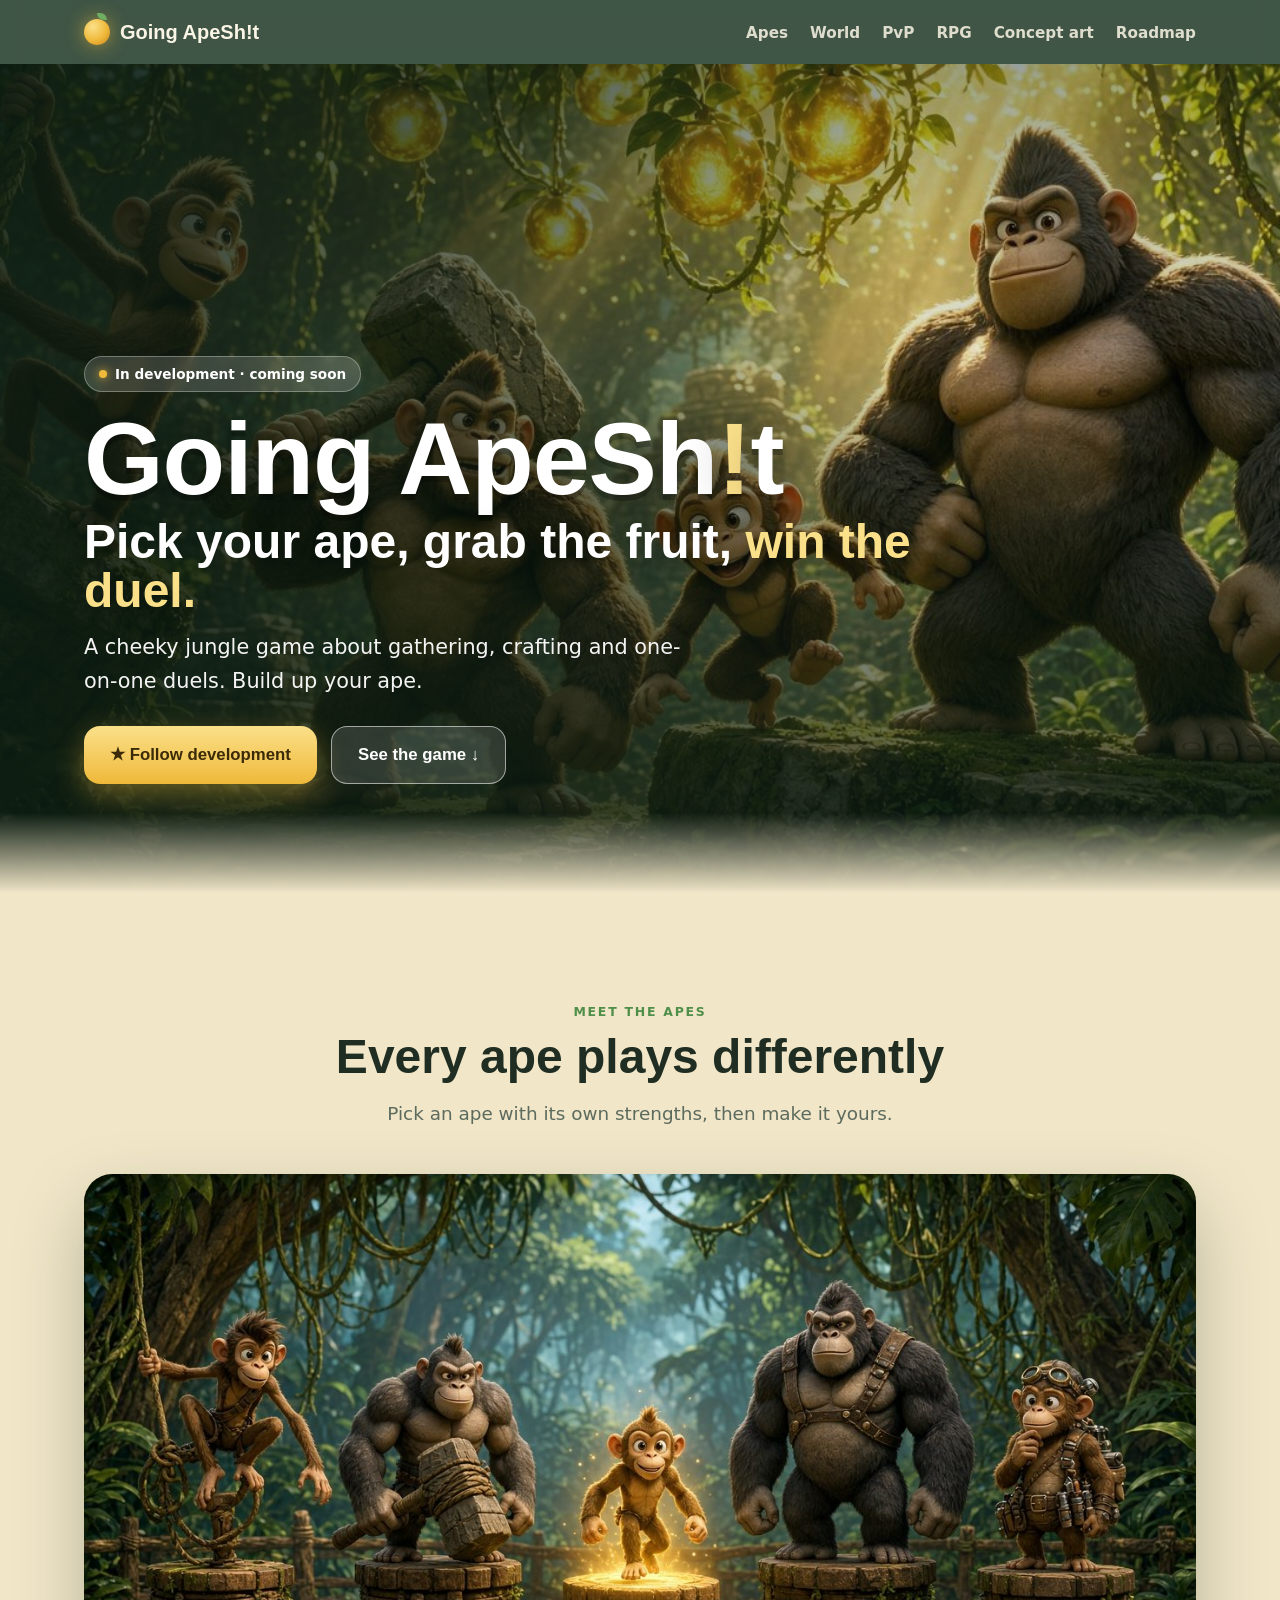
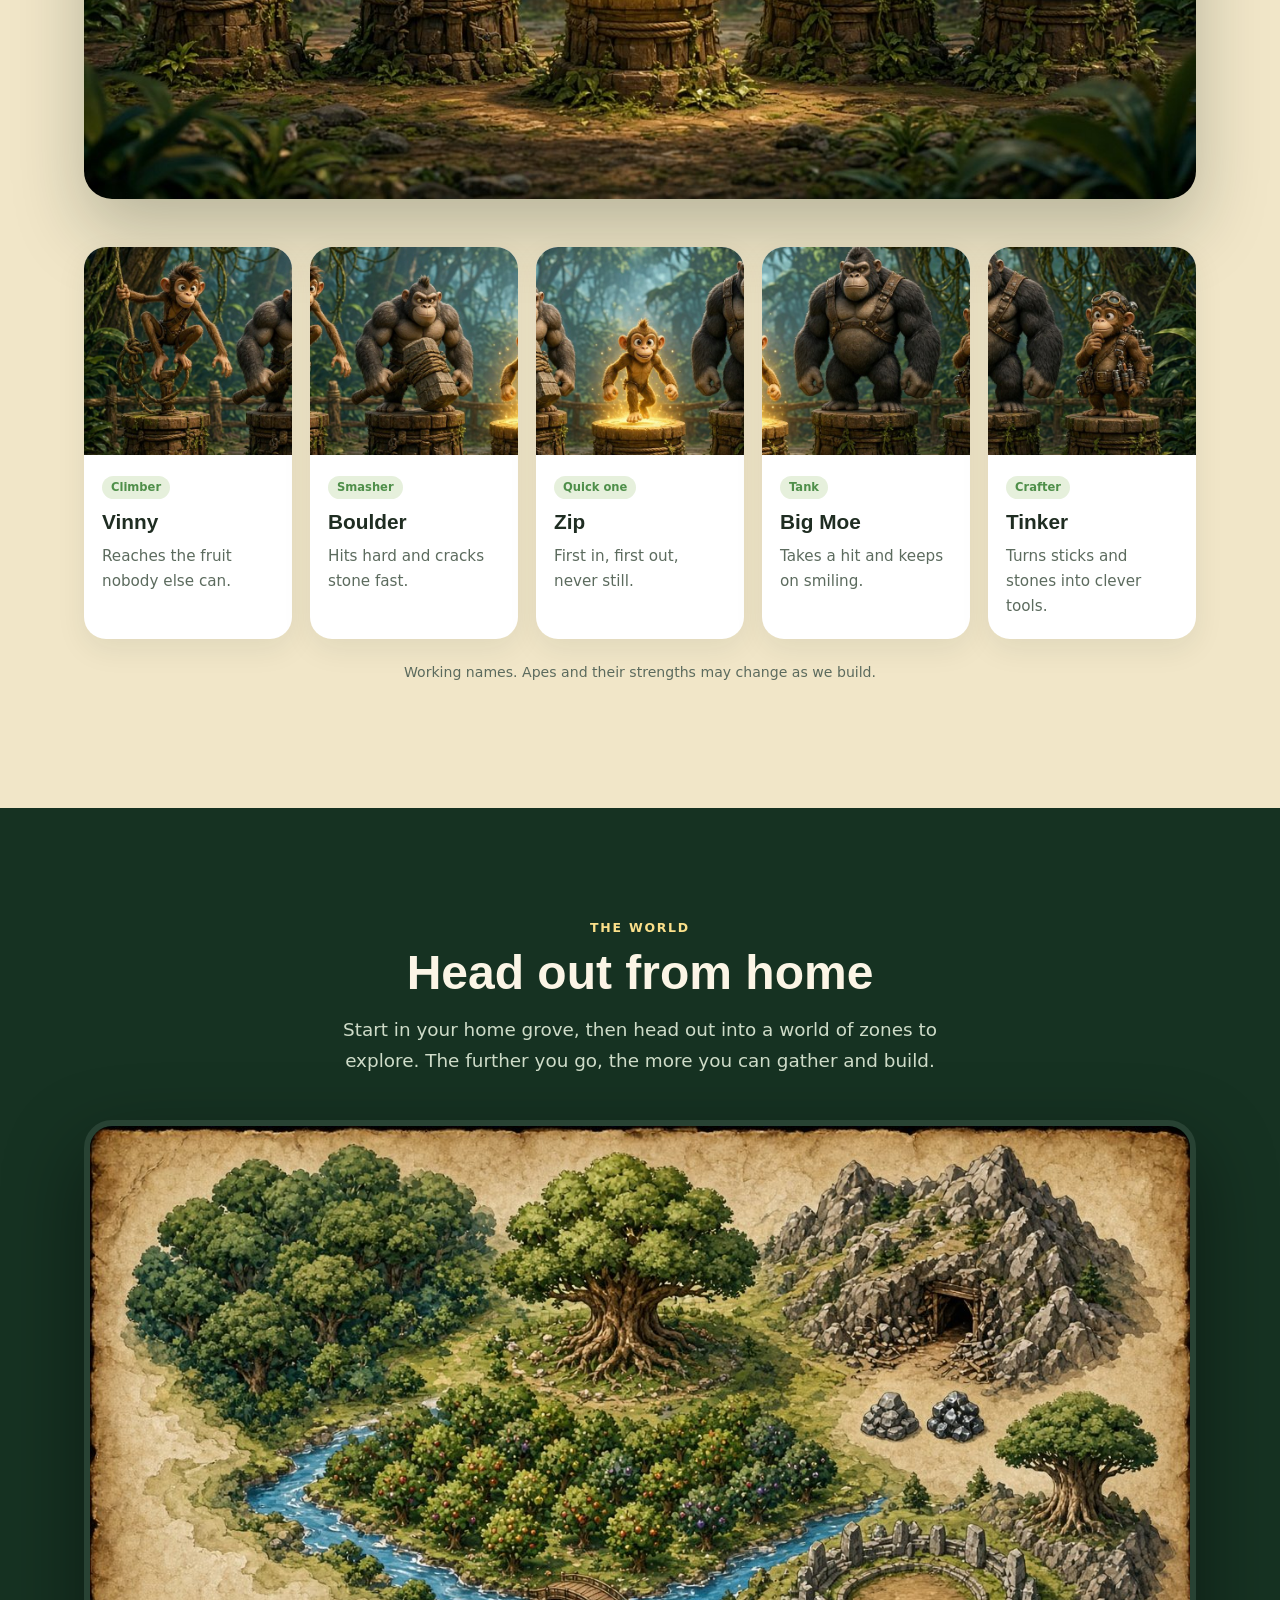
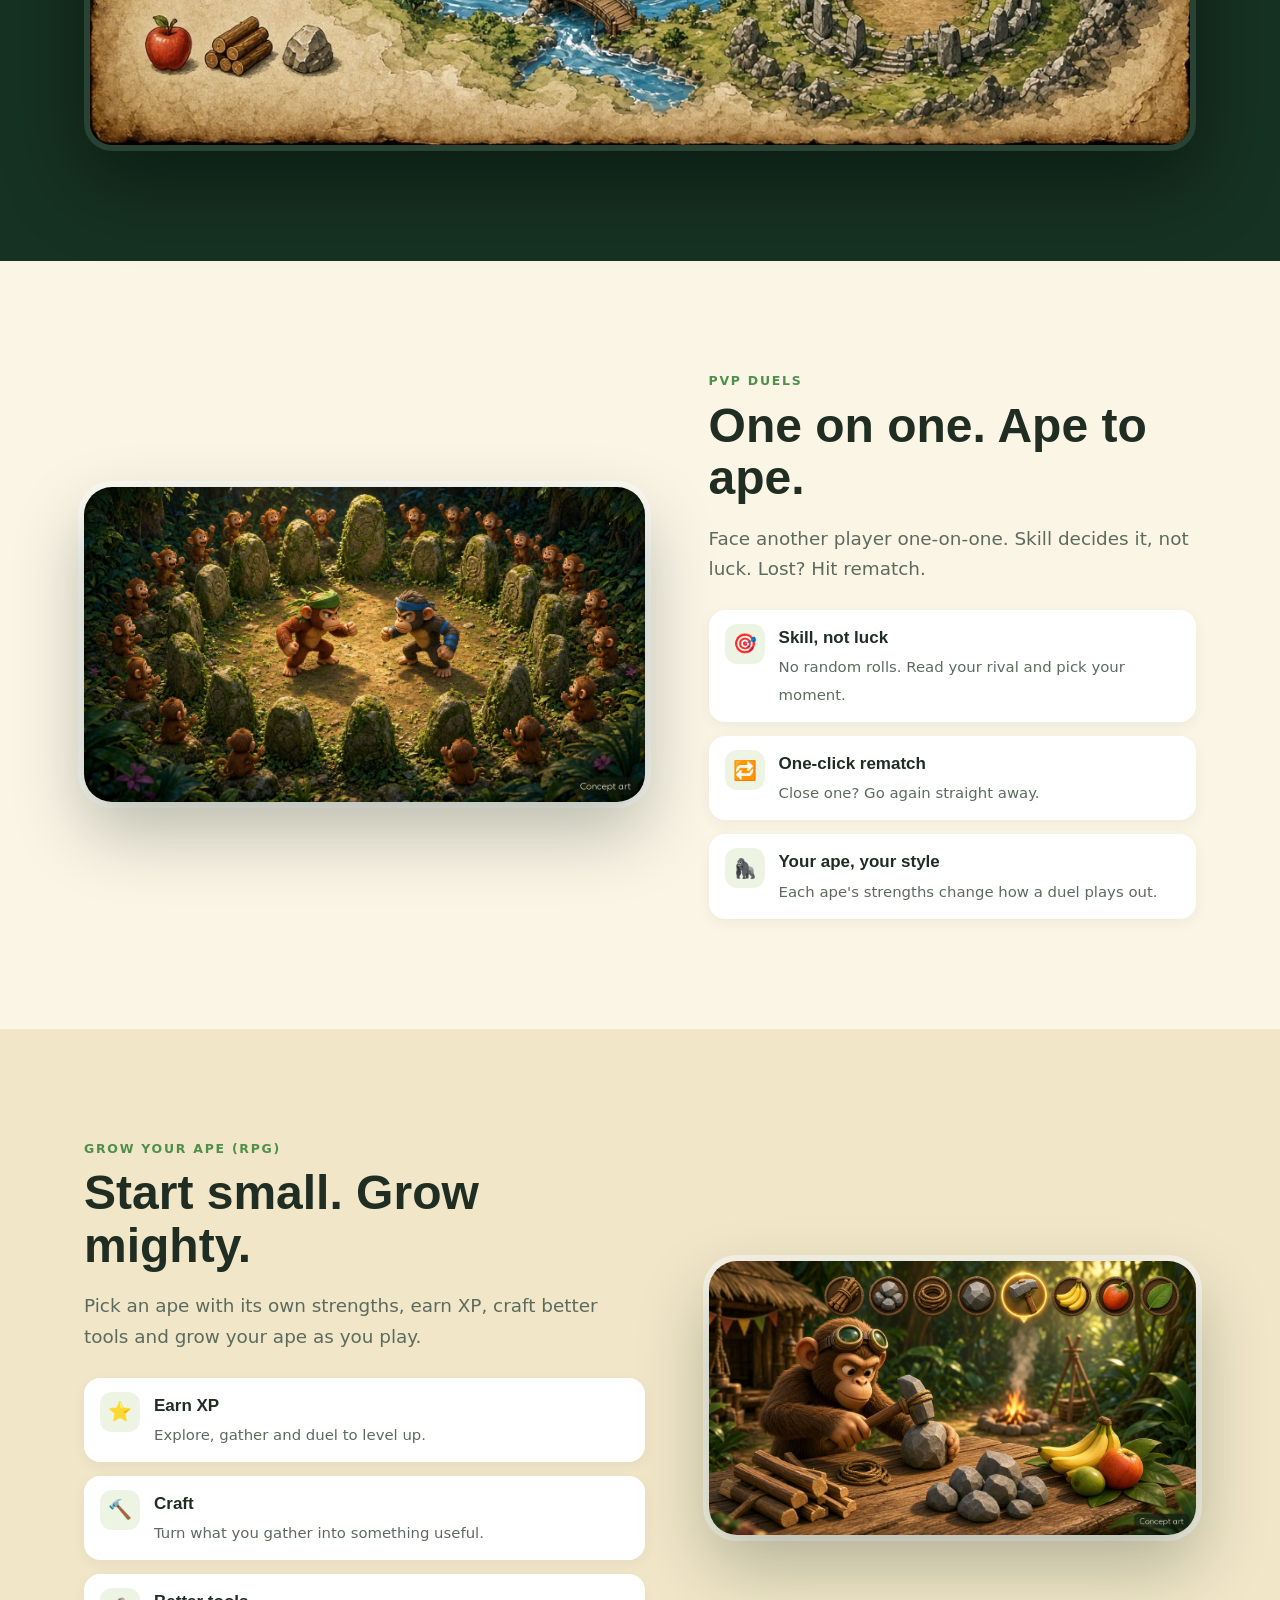
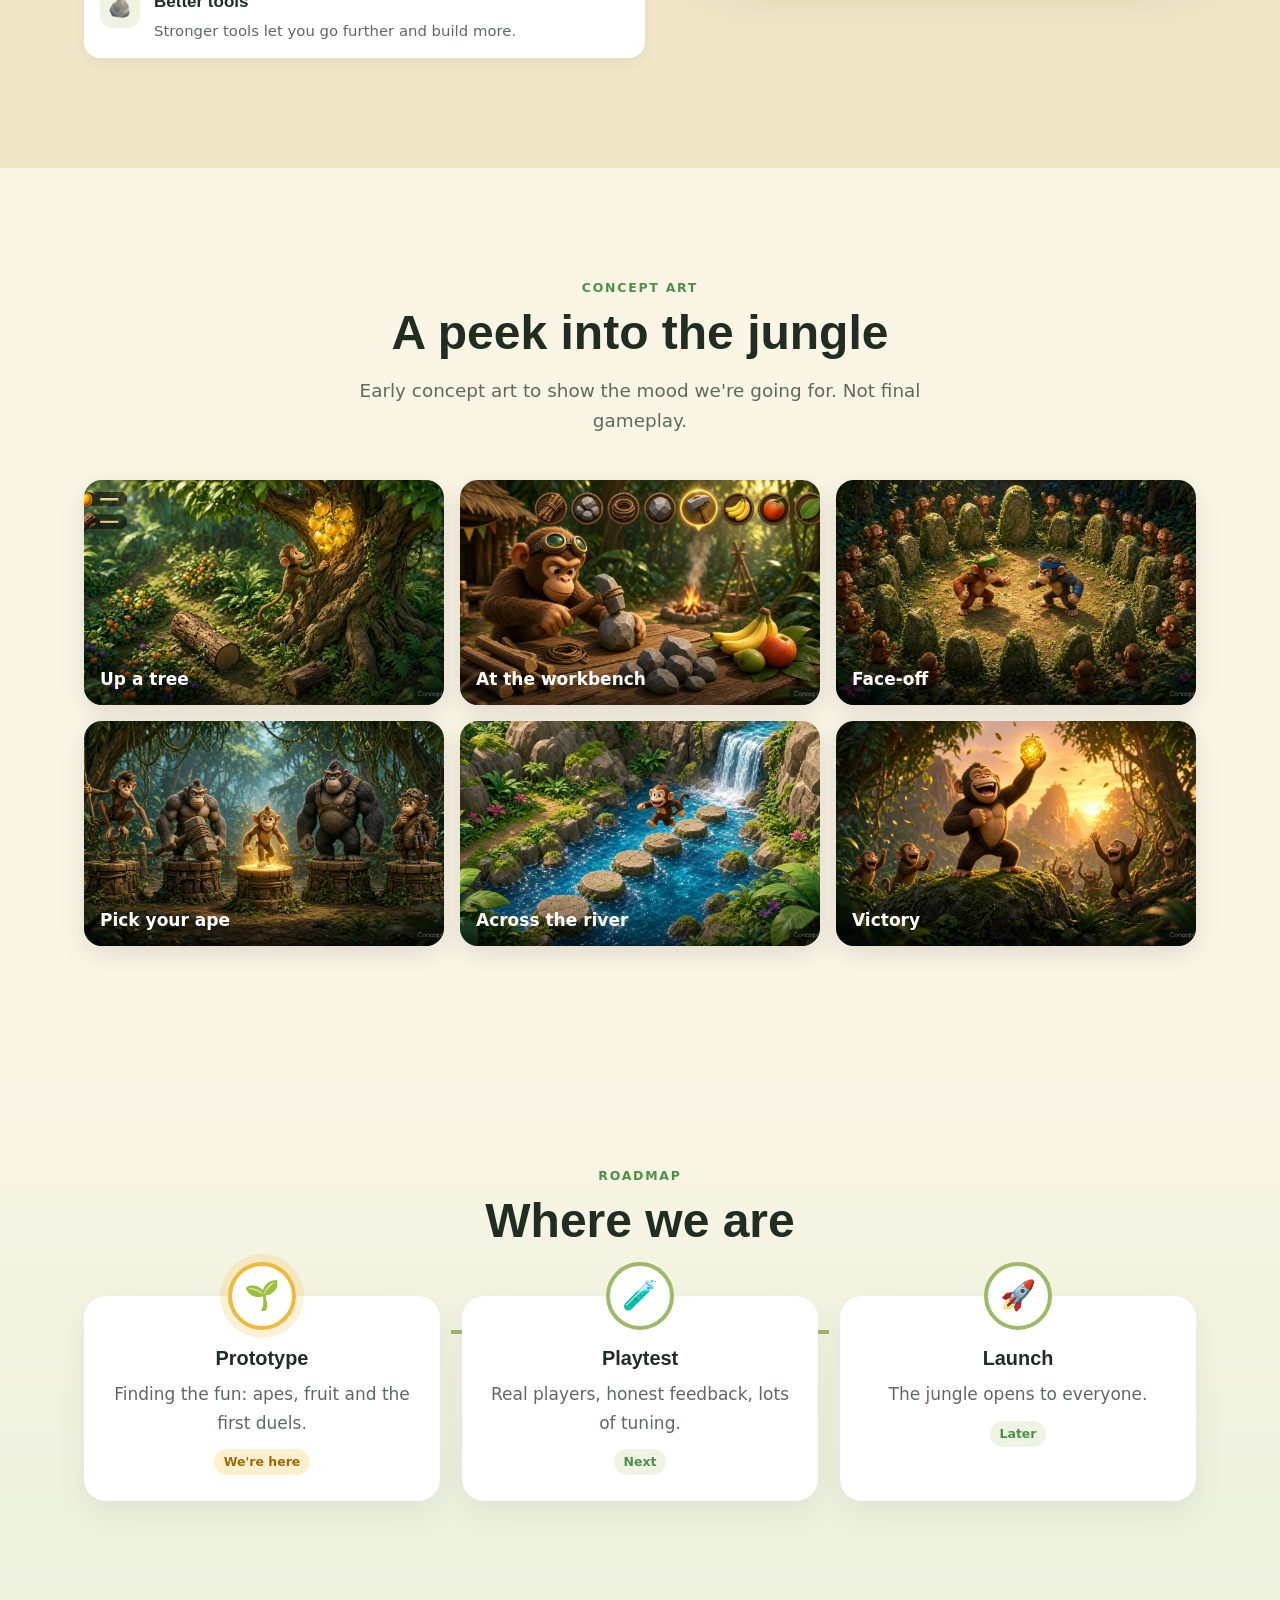
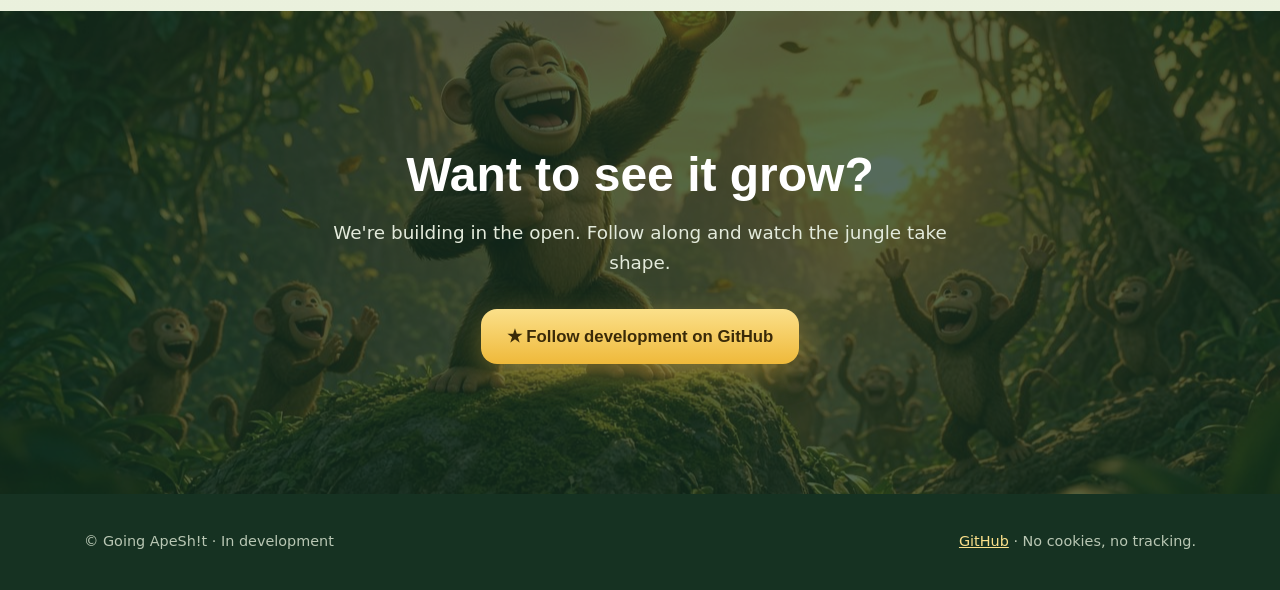
==== commit dfd0209a: "Fix hero title size" ====
--- a/index.html
+++ b/index.html
@@ -118,7 +118,7 @@
 @media(prefers-reduced-motion:reduce){.reveal{animation:none}html{scroll-behavior:auto}}
 .brand i:after{content:"";position:absolute;top:-6px;left:13px;width:10px;height:7px;border-radius:0 8px 0 8px;background:#6fae63}
 .lineup{margin:44px 0 0;border-radius:28px;overflow:hidden;box-shadow:0 30px 70px rgba(16,36,22,.25)}
-.gametitle{font-family:Fredoka,sans-serif;font-weight:700;font-size:clamp(3rem,8vw,6.5rem);line-height:.95;margin:18px 0 0;letter-spacing:-.01em;color:#fff;text-shadow:0 6px 0 rgba(0,0,0,.25),0 10px 40px rgba(0,0,0,.4)}.gametitle span{color:var(--gold2)}
+.hero .gametitle{max-width:none;opacity:1;font-family:Fredoka,sans-serif;font-weight:700;font-size:clamp(3rem,8vw,6.5rem);line-height:.95;margin:18px 0 0;letter-spacing:-.01em;color:#fff;text-shadow:0 6px 0 rgba(0,0,0,.25),0 10px 40px rgba(0,0,0,.4)}.gametitle span{color:var(--gold2)}
 .hero h1{font-size:clamp(1.8rem,3.8vw,3rem)!important;margin-top:10px!important}
 </style>
 </head>
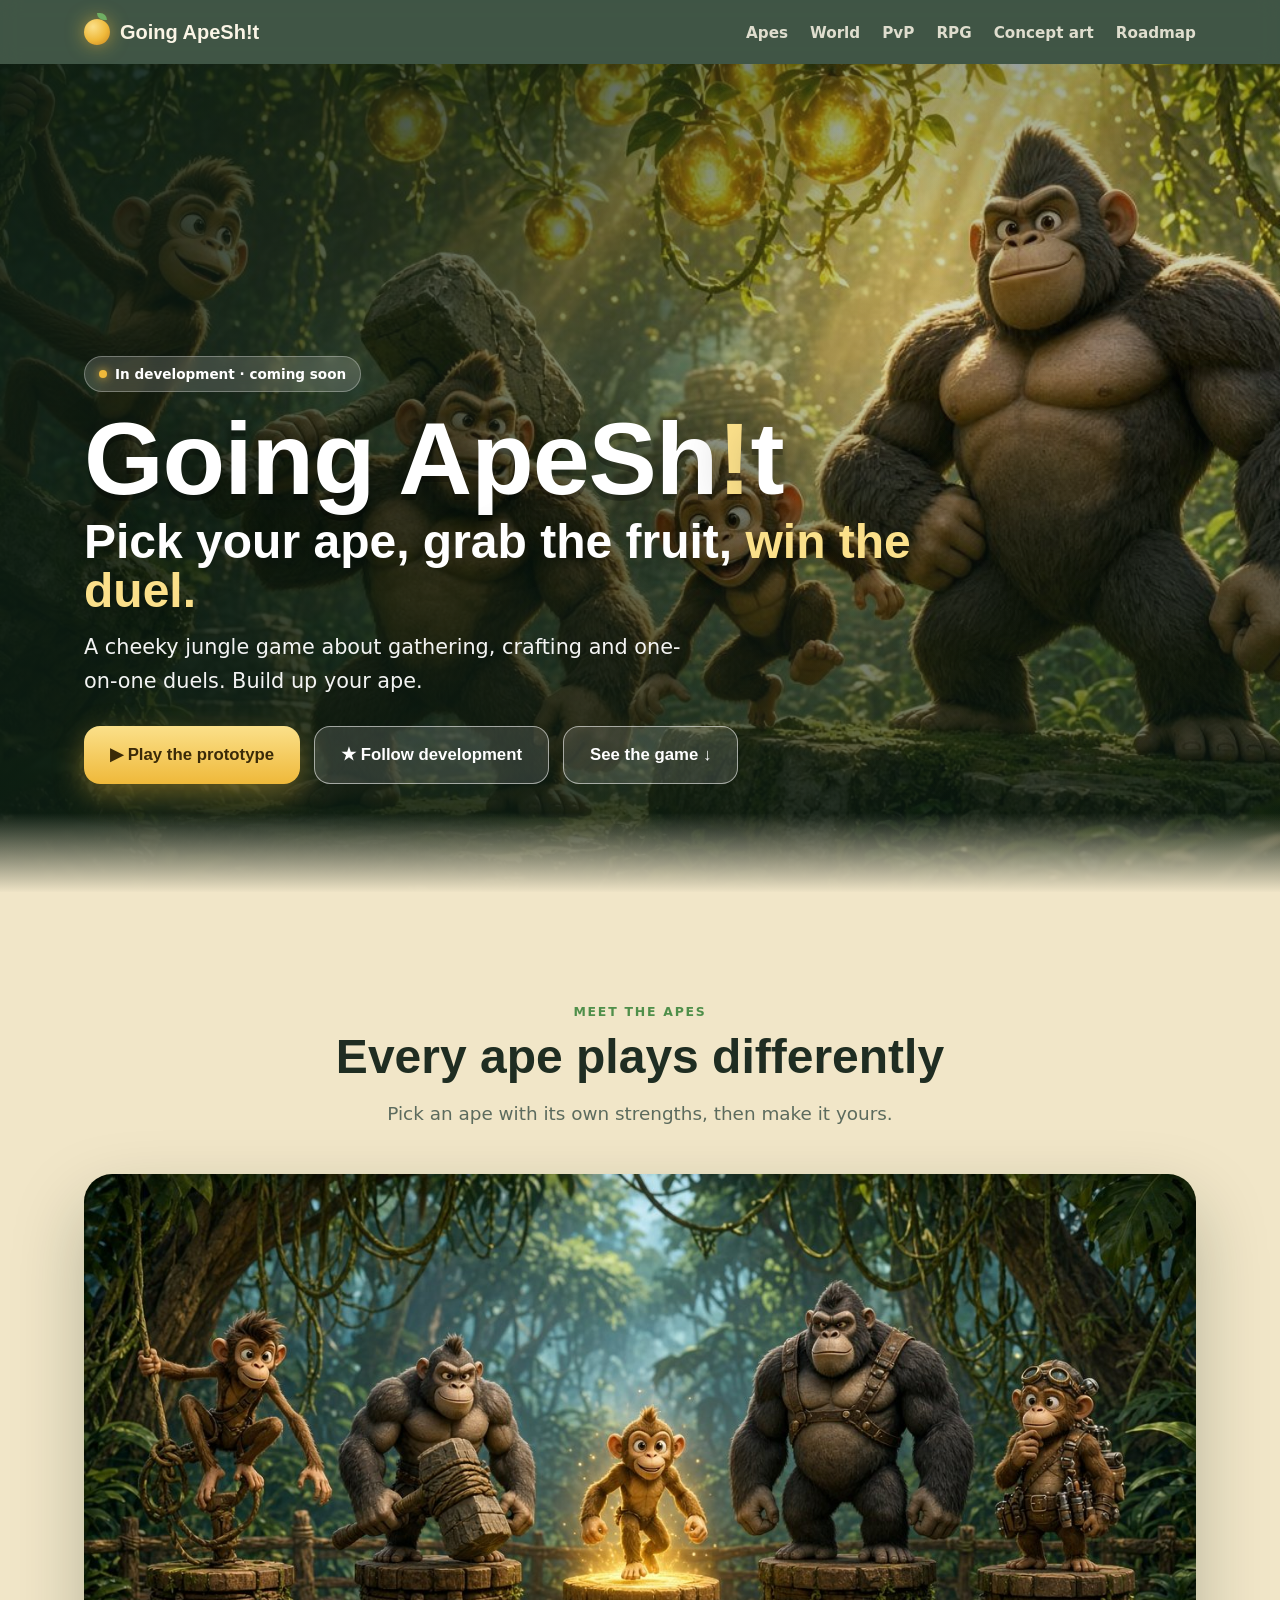
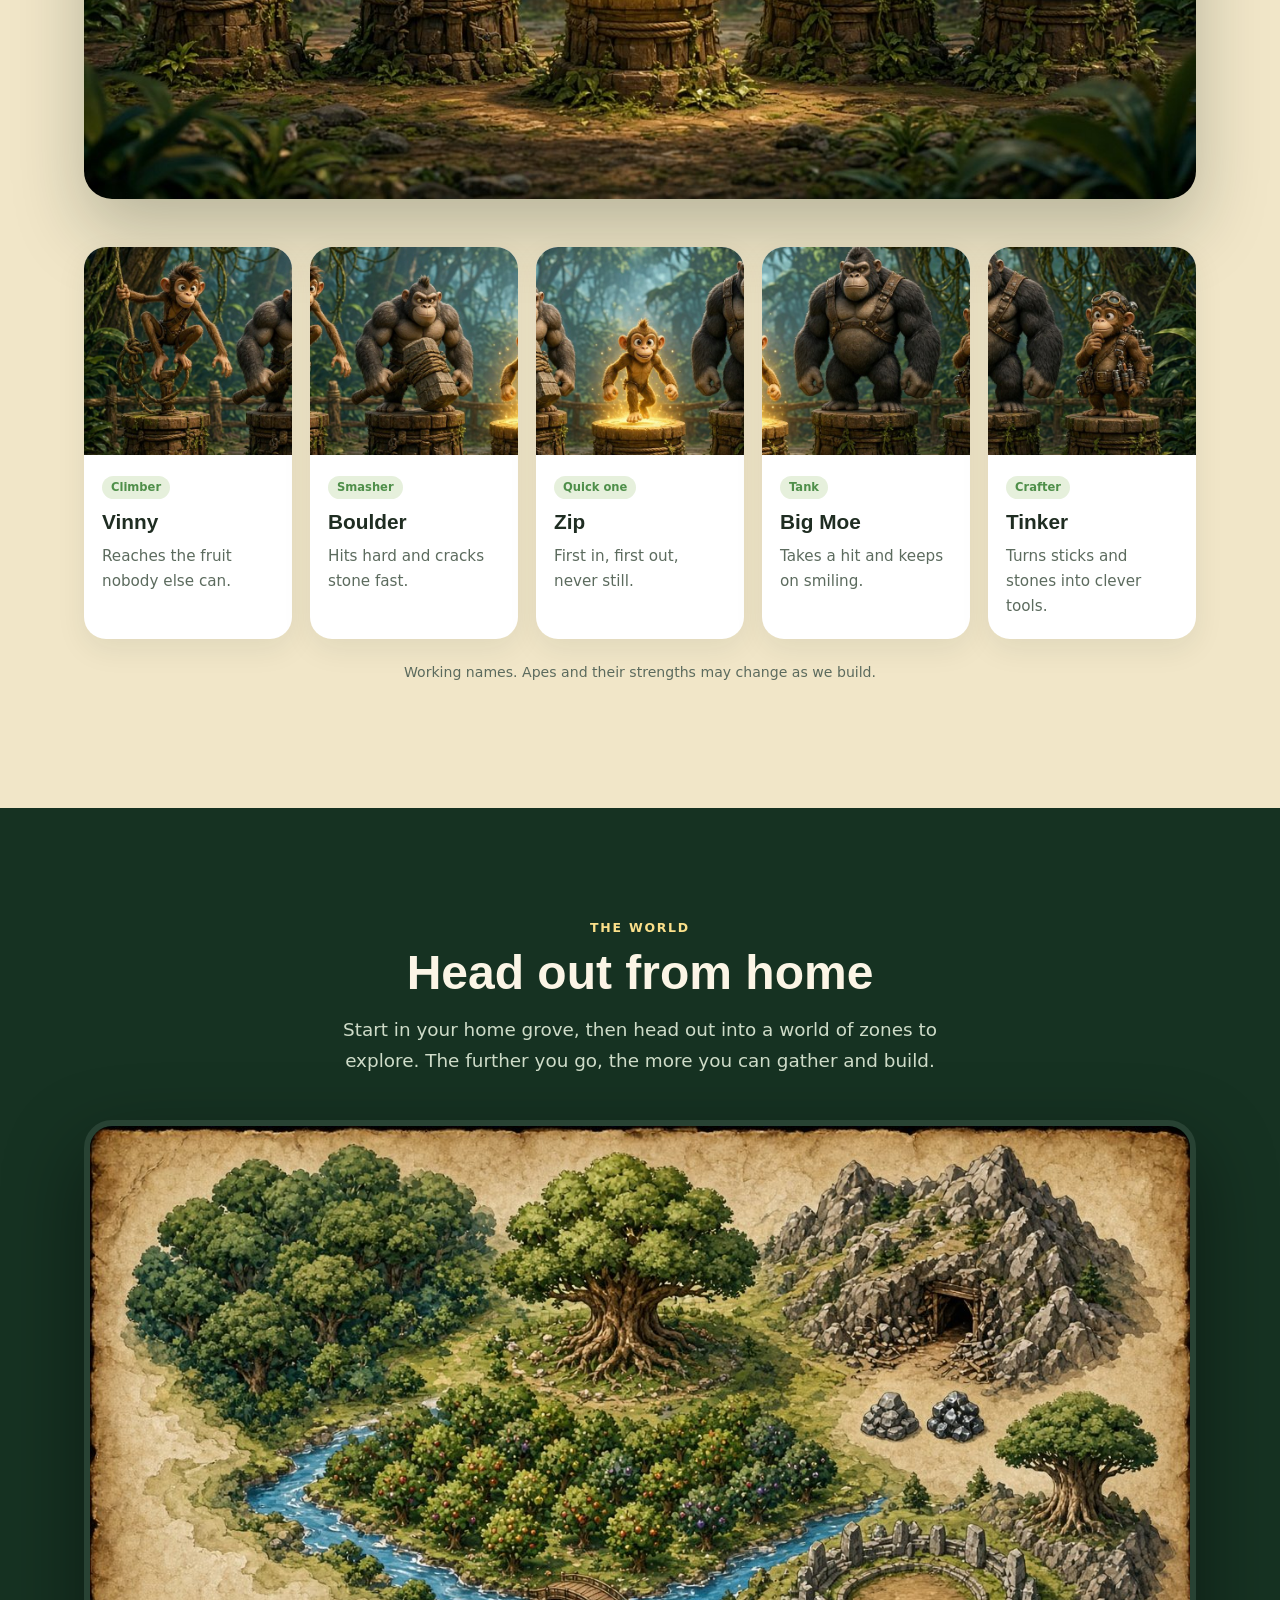
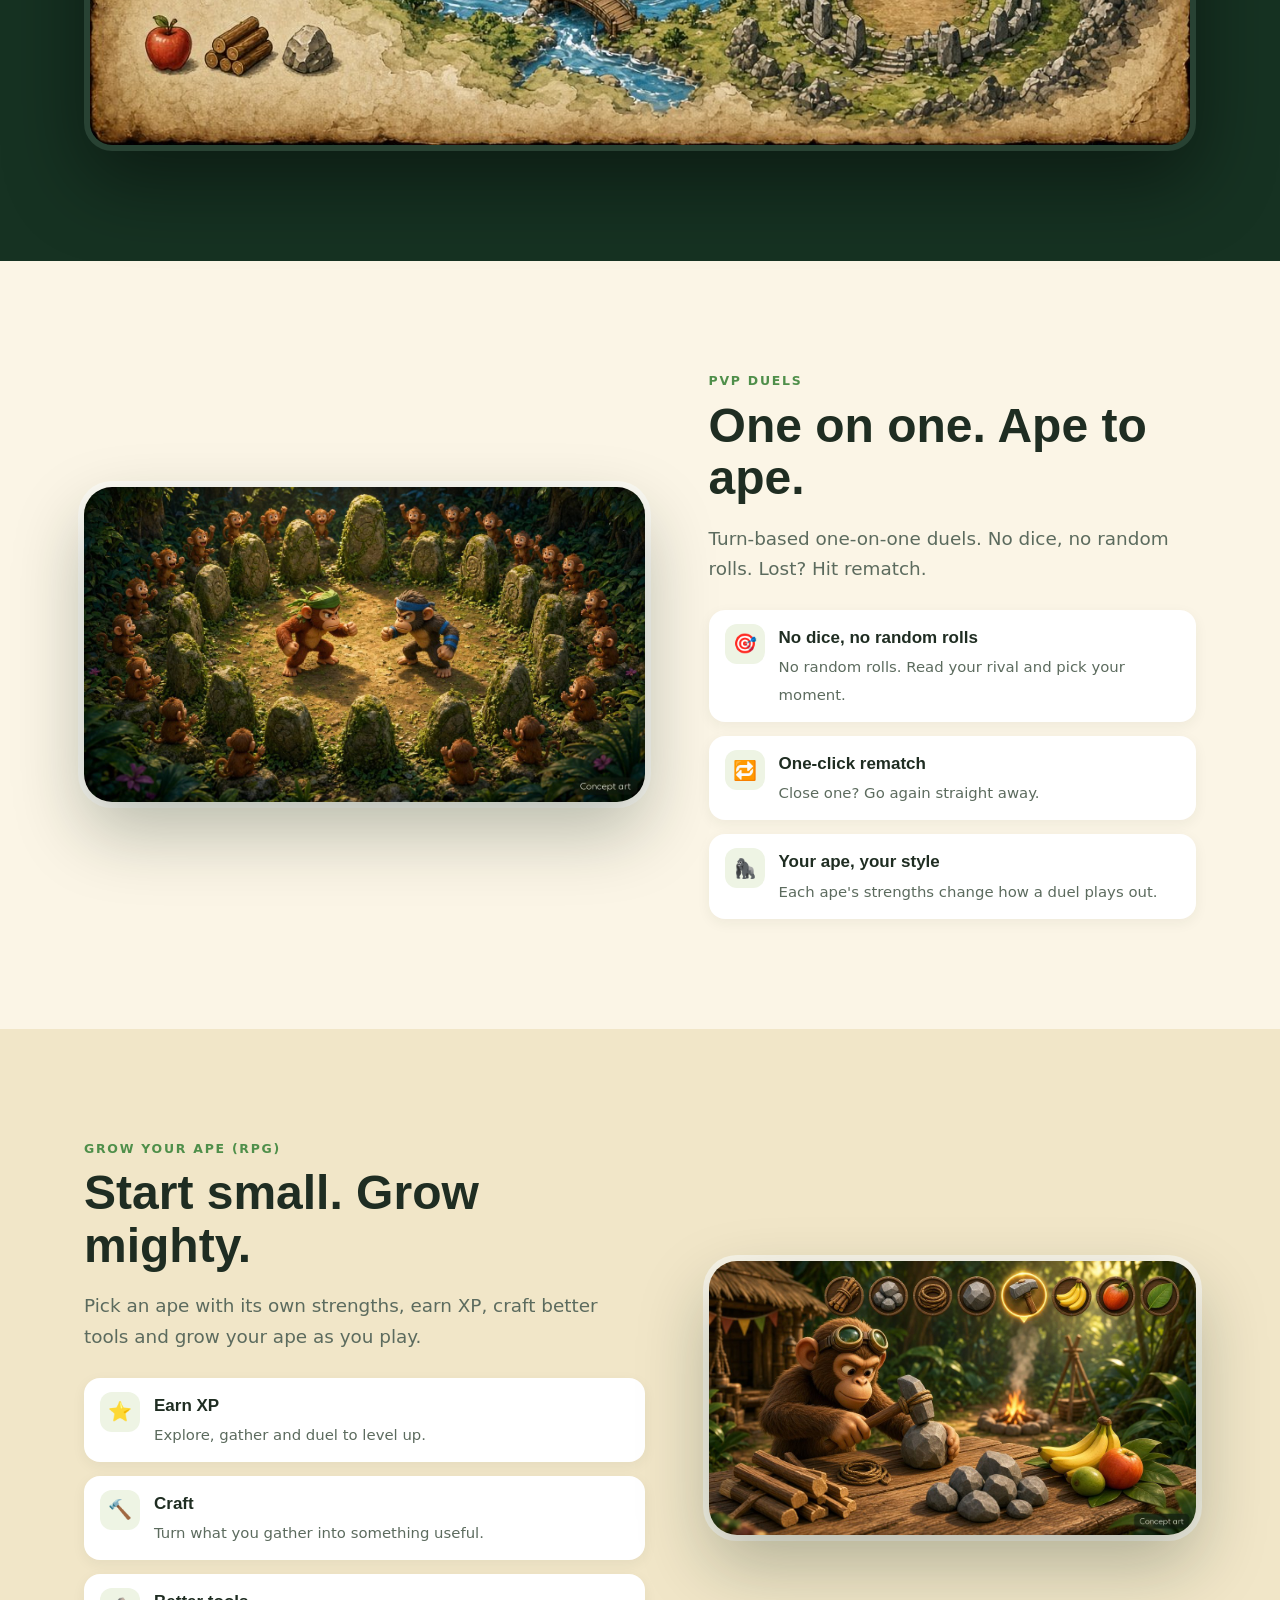
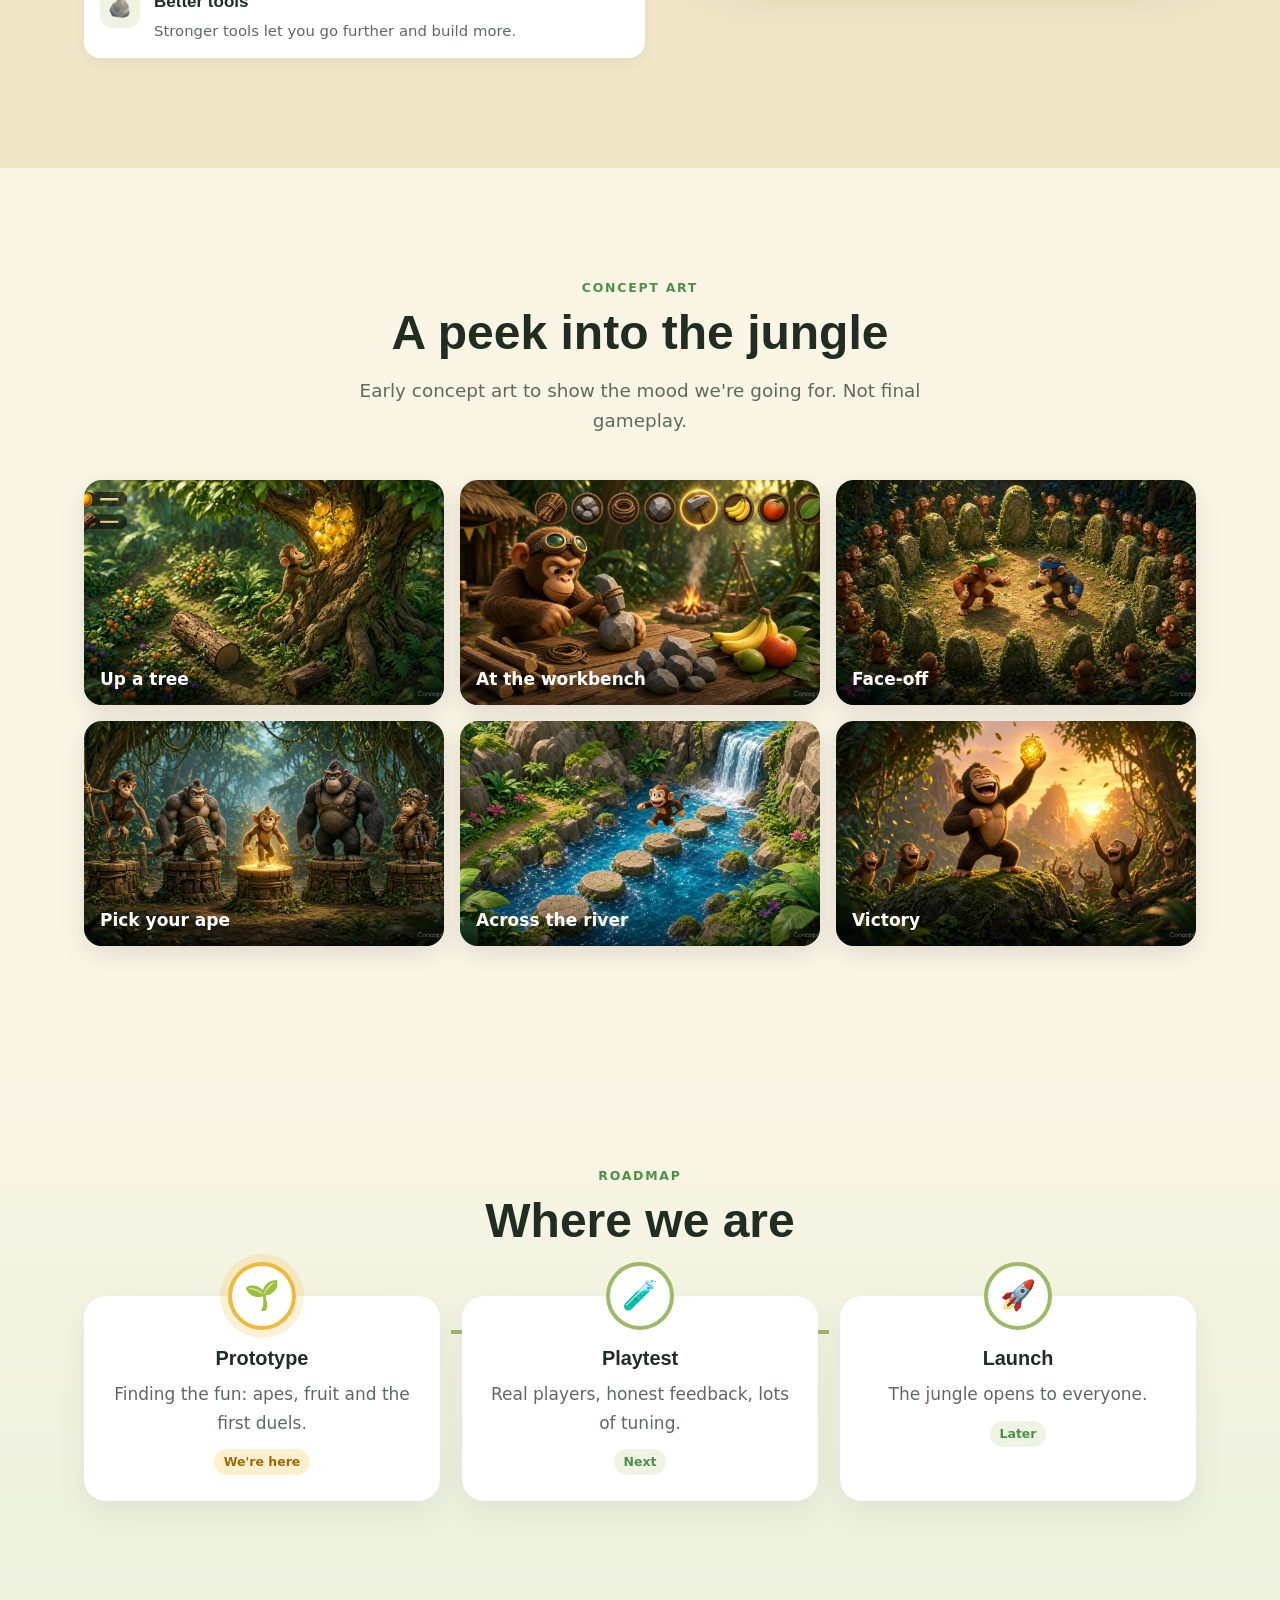
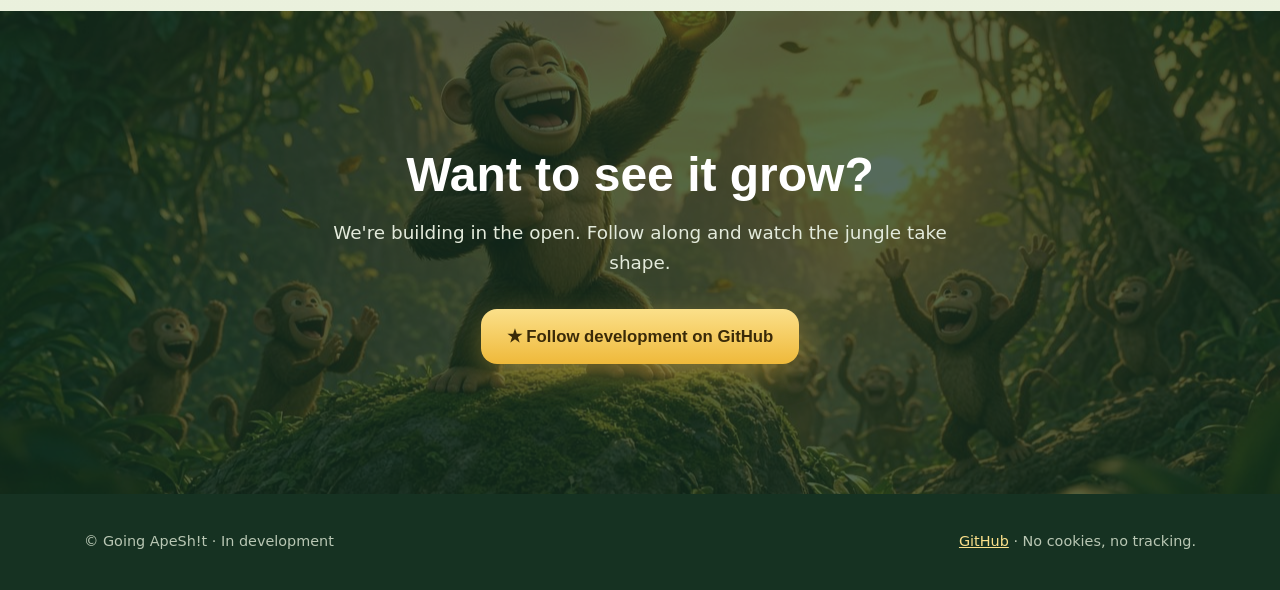
==== commit 050b98d9: "Add playable prototype at /play/ and Play button on landing" ====
--- a/index.html
+++ b/index.html
@@ -134,7 +134,8 @@
 <h1>Pick your ape, grab the fruit, <em>win the duel.</em></h1>
 <p>A cheeky jungle game about gathering, crafting and one-on-one duels. Build up your ape.</p>
 <div class="btns">
-<a class="btn gold" href="https://github.com/Carl-Walker-pm/ape">★ Follow development</a>
+<a class="btn gold" href="./play/">▶ Play the prototype</a>
+<a class="btn ghost" href="https://github.com/Carl-Walker-pm/ape">★ Follow development</a>
 <a class="btn ghost" href="#apes">See the game ↓</a>
 </div>
 </div></header>
@@ -162,9 +163,9 @@
 <section id="pvp"><div class="wrap split">
 <div class="media reveal"><img src="assets/img/shot-duel.jpg" alt="Two apes facing off in a ring of standing stones while a crowd watches" loading="lazy"></div>
 <div class="reveal"><div class="eyebrow">PvP duels</div><h2>One on one. Ape to ape.</h2>
-<p class="lead">Face another player one-on-one. Skill decides it, not luck. Lost? Hit rematch.</p>
+<p class="lead">Turn-based one-on-one duels. No dice, no random rolls. Lost? Hit rematch.</p>
 <ul class="feats">
-<li><span>🎯</span><div><b>Skill, not luck</b><small>No random rolls. Read your rival and pick your moment.</small></div></li>
+<li><span>🎯</span><div><b>No dice, no random rolls</b><small>No random rolls. Read your rival and pick your moment.</small></div></li>
 <li><span>🔁</span><div><b>One-click rematch</b><small>Close one? Go again straight away.</small></div></li>
 <li><span>🦍</span><div><b>Your ape, your style</b><small>Each ape's strengths change how a duel plays out.</small></div></li>
 </ul></div>
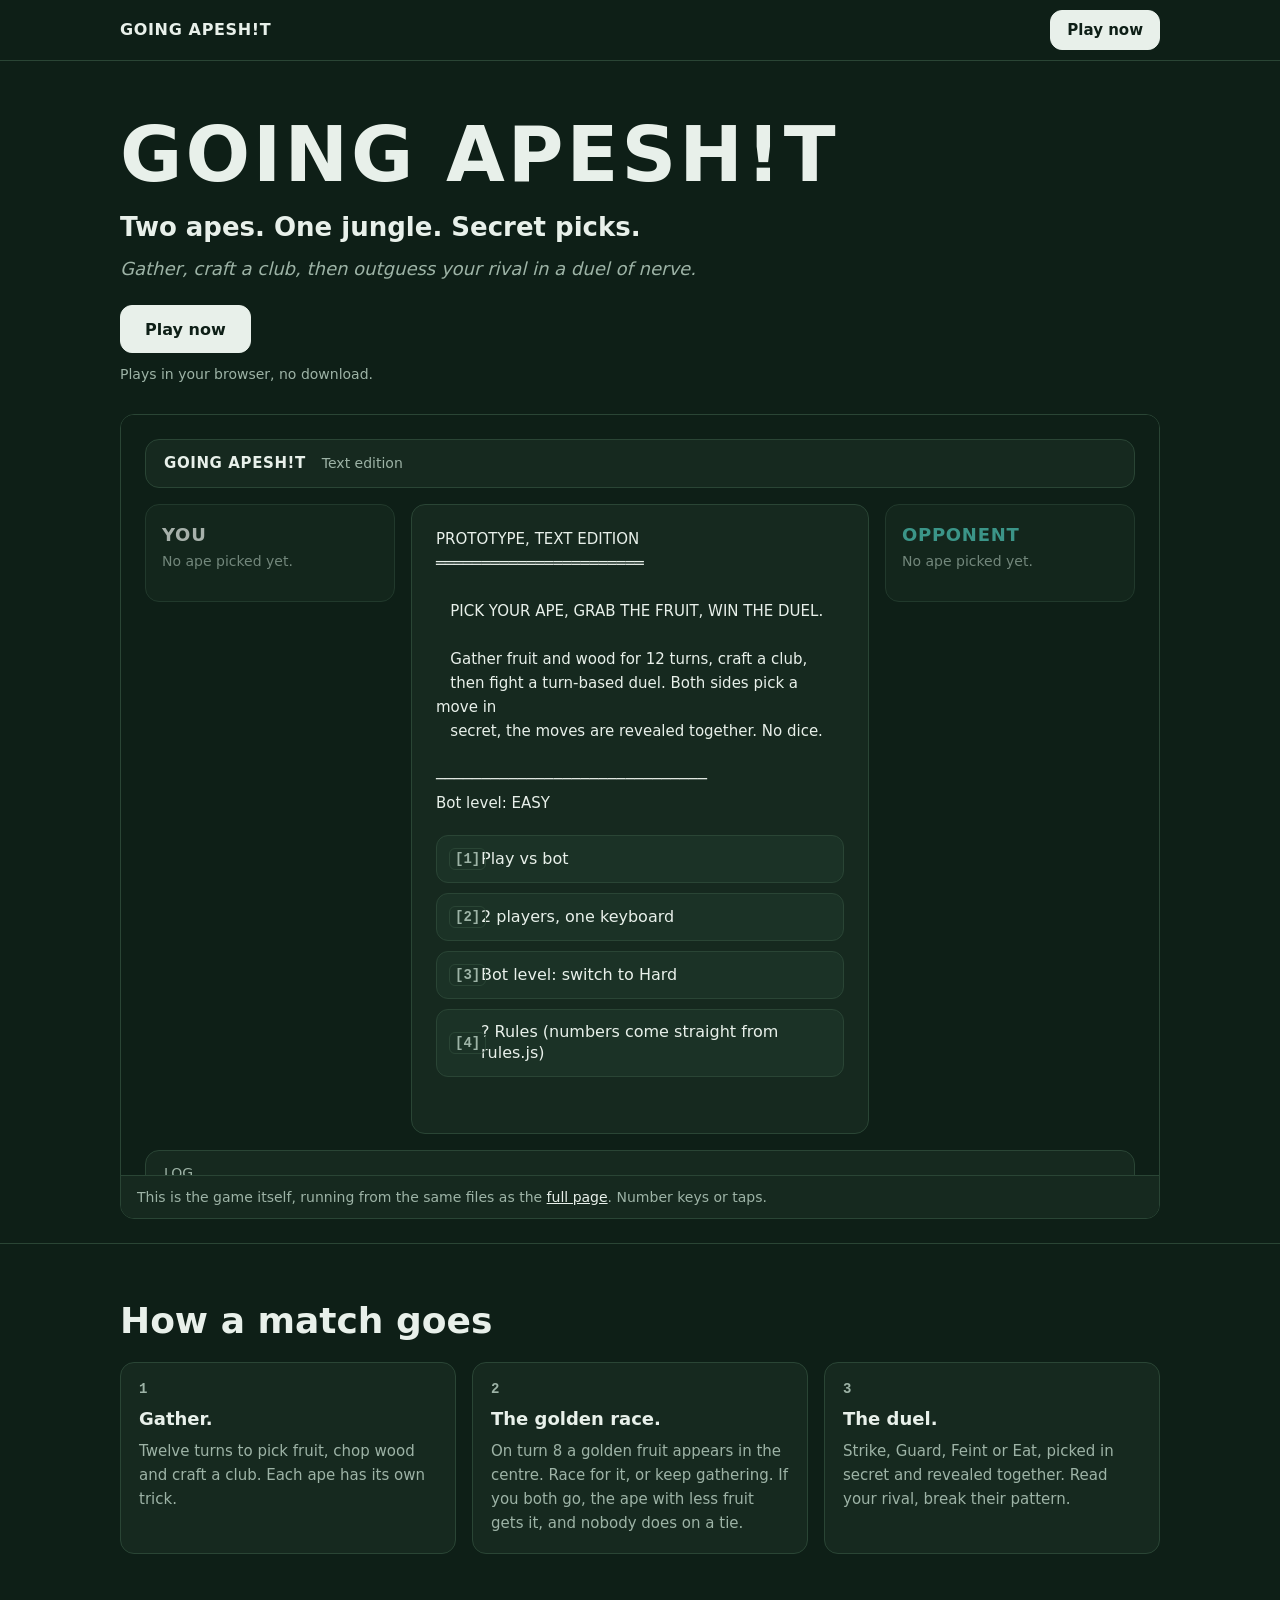
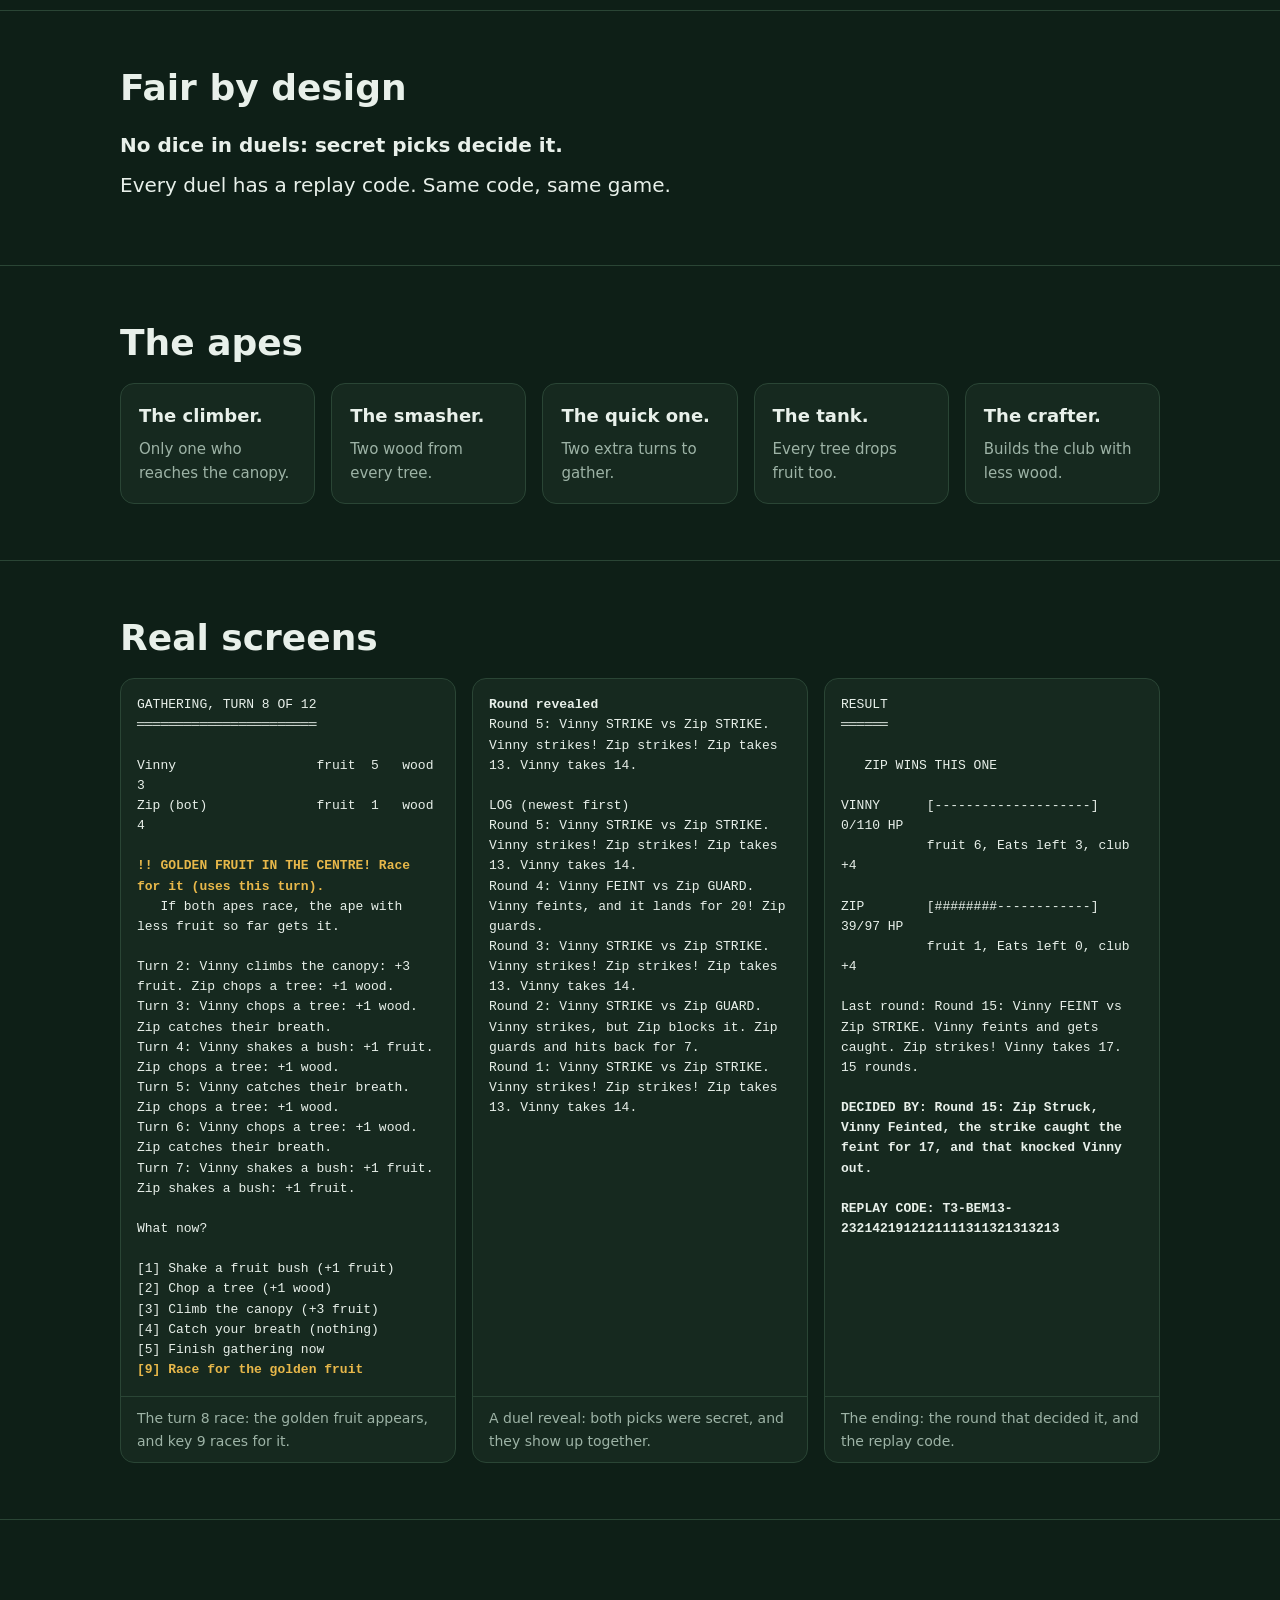
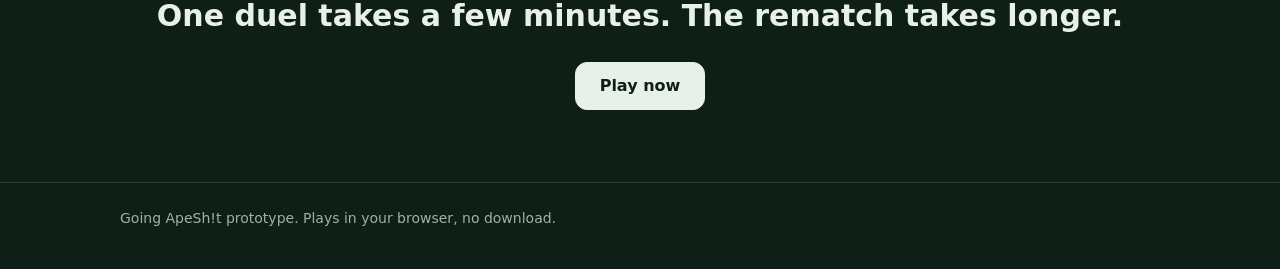
==== commit dbc06664: "Landing v3 (draft, not live): text-first page in the game's style, Kojima's copy verbatim, hero embe" ====
--- a/index.html
+++ b/index.html
@@ -3,222 +3,158 @@
 <head>
 <meta charset="utf-8">
 <meta name="viewport" content="width=device-width,initial-scale=1">
-<title>Going ApeSh!t — Pick your ape, grab the fruit, win the duel.</title>
-<meta name="description" content="A cheeky jungle game about gathering, crafting and one-on-one duels. Coming soon.">
-<meta property="og:type" content="website">
-<meta property="og:url" content="https://carl-walker-pm.github.io/ape/">
-<meta property="og:title" content="Going ApeSh!t — Pick your ape, grab the fruit, win the duel.">
-<meta property="og:description" content="A cheeky jungle game about gathering, crafting and one-on-one duels. Coming soon.">
-<meta property="og:image" content="https://carl-walker-pm.github.io/ape/assets/img/og.jpg">
-<meta property="og:image:width" content="1200">
-<meta property="og:image:height" content="630">
-<meta name="twitter:card" content="summary_large_image">
-<meta name="twitter:title" content="Going ApeSh!t — Pick your ape, grab the fruit, win the duel.">
-<meta name="twitter:description" content="A cheeky jungle game about gathering, crafting and one-on-one duels. Coming soon.">
-<meta name="twitter:image" content="https://carl-walker-pm.github.io/ape/assets/img/og.jpg">
-<link rel="preload" href="assets/fonts/Fredoka-700.woff2" as="font" type="font/woff2" crossorigin>
-<link rel="stylesheet" href="assets/fonts/fonts.css">
+<title>Going ApeSh!t</title>
+<meta name="description" content="Two apes. One jungle. Secret picks. Gather, craft a club, then outguess your rival in a duel of nerve. Plays in your browser, no download.">
+<meta name="robots" content="noindex">
 <style>
-:root{--deep:#163222;--jungle:#24513a;--leaf:#4f8f4a;--moss:#9cba68;--cream:#fbf5e6;--sand:#f1e6c8;--gold:#efb93a;--gold2:#fbe08a;--ink:#1f2d22;--soft:#5c6b5e;--r:22px}
-*{box-sizing:border-box}html{scroll-behavior:smooth}
-body{margin:0;font-family:Nunito,system-ui,sans-serif;color:var(--ink);background:var(--cream);line-height:1.65;font-size:17px}
-h1,h2,h3,.brand,.btn{font-family:Fredoka,Nunito,sans-serif}
-img{max-width:100%;display:block}
-a{color:inherit}
-.wrap{max-width:1160px;margin:0 auto;padding:0 24px}
-/* nav */
-nav{position:sticky;top:0;z-index:50;background:rgba(22,50,34,.82);backdrop-filter:blur(10px);-webkit-backdrop-filter:blur(10px);color:var(--cream)}
-nav .wrap{display:flex;align-items:center;gap:24px;height:64px}
-.brand{font-weight:700;font-size:1.25rem;text-decoration:none;display:flex;align-items:center;gap:10px}
-.brand i{position:relative;width:26px;height:26px;border-radius:50%;background:radial-gradient(circle at 35% 30%,var(--gold2),var(--gold) 55%,#c9831f);display:inline-block;box-shadow:0 0 18px rgba(239,185,58,.6)}
-nav ul{display:flex;gap:22px;list-style:none;margin:0 0 0 auto;padding:0}
-nav ul a{text-decoration:none;font-weight:700;font-size:.95rem;opacity:.85}nav ul a:hover{opacity:1;color:var(--gold2)}
-@media(max-width:820px){nav ul{display:none}}
-/* hero */
-.hero{position:relative;min-height:92vh;display:flex;align-items:flex-end;color:#fff;background:#163222 url(assets/img/hero.jpg) center 35%/cover no-repeat;background-attachment:fixed;overflow:hidden}
-@media(max-width:900px),(hover:none){.hero{background-attachment:scroll}}
-.hero:after{content:"";position:absolute;left:0;right:0;bottom:-1px;height:80px;background:linear-gradient(transparent,var(--sand))}
-.hero:before{content:"";position:absolute;inset:0;background:linear-gradient(90deg,rgba(12,28,18,.85) 0%,rgba(12,28,18,.55) 42%,rgba(12,28,18,.1) 72%),linear-gradient(180deg,rgba(12,28,18,.35) 0%,rgba(12,28,18,0) 35%,rgba(12,28,18,.8) 100%)}
-.hero .wrap{position:relative;z-index:2;padding-bottom:12vh;width:100%}
-.pill{display:inline-flex;gap:8px;align-items:center;background:rgba(255,255,255,.16);border:1px solid rgba(255,255,255,.3);padding:6px 14px;border-radius:99px;font-weight:700;font-size:.85rem;backdrop-filter:blur(6px)}
-.pill b{width:8px;height:8px;border-radius:50%;background:var(--gold);box-shadow:0 0 10px var(--gold)}
-.hero h1{font-size:clamp(2.6rem,6.4vw,5.2rem);line-height:1.02;margin:18px 0 14px;max-width:900px;text-shadow:0 4px 30px rgba(0,0,0,.35)}
-.hero h1 em{font-style:normal;color:var(--gold2)}
-.hero p{font-size:clamp(1.05rem,2vw,1.3rem);max-width:620px;margin:0 0 28px;opacity:.95}
-.btns{display:flex;gap:14px;flex-wrap:wrap}
-.btn{display:inline-flex;align-items:center;gap:10px;font-weight:600;font-size:1.05rem;text-decoration:none;padding:14px 26px;border-radius:16px;transition:transform .2s,box-shadow .2s}
-.btn:hover{transform:translateY(-2px)}
-.btn.gold{background:linear-gradient(180deg,var(--gold2),var(--gold));color:#3a2a08;box-shadow:0 10px 30px rgba(239,185,58,.4)}
-.btn.ghost{background:rgba(255,255,255,.14);color:#fff;border:1.5px solid rgba(255,255,255,.55)}
-/* sections */
-section{padding:110px 0}
-.eyebrow{font-weight:800;letter-spacing:.14em;text-transform:uppercase;font-size:.78rem;color:var(--leaf)}
-h2{font-size:clamp(2rem,4vw,3rem);line-height:1.1;margin:8px 0 16px}
-.lead{font-size:1.15rem;color:var(--soft);max-width:640px}
-.center{text-align:center}.center .lead{margin:0 auto}
-/* apes */
-#apes{background:var(--sand)}
-.apes{display:grid;grid-template-columns:repeat(5,1fr);gap:18px;margin-top:48px}
-@media(max-width:980px){.apes{grid-template-columns:repeat(2,1fr)}}
-.ape{background:#fff;border-radius:var(--r);overflow:hidden;box-shadow:0 10px 30px rgba(31,45,34,.08);transition:transform .25s,box-shadow .25s}
-.ape:hover{transform:translateY(-6px) rotate(-.6deg);box-shadow:0 18px 40px rgba(31,45,34,.16)}
-.ape img{aspect-ratio:1;object-fit:cover;width:100%}
-.ape div{padding:16px 18px 20px}.ape h3{margin:0;font-size:1.3rem}.ape p{margin:4px 0 0;color:var(--soft);font-size:.95rem}
-.tag{display:inline-block;font-size:.72rem;font-weight:800;color:var(--leaf);background:#e6f0dc;border-radius:99px;padding:2px 9px;margin-bottom:6px}
-.note{margin-top:22px;font-size:.88rem;color:var(--soft)}
-/* world */
-#world{background:var(--deep);color:var(--cream)}
-#world .eyebrow{color:var(--gold2)}#world .lead{color:#cfdcc9}
-.mapframe{margin-top:44px;border-radius:28px;overflow:hidden;box-shadow:0 30px 80px rgba(0,0,0,.45);border:6px solid rgba(255,255,255,.08)}
-/* split */
-.split{display:grid;grid-template-columns:1.15fr 1fr;gap:64px;align-items:center}
-.split.rev .media{order:2}
-@media(max-width:900px){.split{grid-template-columns:1fr;gap:32px}.split.rev .media{order:0}}
-.media{border-radius:28px;overflow:hidden;box-shadow:0 30px 70px rgba(16,36,22,.28),0 0 0 6px rgba(255,255,255,.6)}.media img{transition:transform .6s}.media:hover img{transform:scale(1.04)}
-.feats{list-style:none;padding:0;margin:26px 0 0;display:grid;gap:14px}
-.feats li{display:flex;gap:14px;align-items:flex-start;background:#fff;border-radius:16px;padding:14px 16px;box-shadow:0 4px 14px rgba(31,45,34,.06)}
-.feats li span{flex:none;width:40px;height:40px;border-radius:12px;display:grid;place-items:center;font-size:1.2rem;background:#eef4e4}
-.feats b{display:block;font-family:Fredoka,sans-serif;font-weight:600}
-.feats small{color:var(--soft);font-size:.93rem}
-#rpg{background:var(--sand)}
-/* gallery */
-.gallery{display:grid;grid-template-columns:repeat(3,1fr);gap:16px;margin-top:44px}
-@media(max-width:900px){.gallery{grid-template-columns:repeat(2,1fr)}}
-.gallery a{display:block;border-radius:18px;overflow:hidden;position:relative;box-shadow:0 8px 24px rgba(31,45,34,.12)}
-.gallery img{aspect-ratio:16/10;object-fit:cover;width:100%;transition:transform .5s}
-.gallery a:hover img{transform:scale(1.08)}.gallery a{transition:box-shadow .3s,transform .3s}.gallery a:hover{transform:translateY(-4px);box-shadow:0 18px 40px rgba(31,45,34,.25)}
-.gallery figcaption{position:absolute;left:0;right:0;bottom:0;padding:26px 16px 12px;color:#fff;font-weight:700;background:linear-gradient(transparent,rgba(0,0,0,.55))}
-.lb{position:fixed;inset:0;z-index:100;background:rgba(10,20,12,.9);display:none;align-items:center;justify-content:center;padding:4vw}
-.lb:target{display:flex}
-.lb img{max-height:86vh;border-radius:16px;box-shadow:0 30px 80px rgba(0,0,0,.6)}
-.lb .x{position:absolute;inset:0}
-.lb .close{position:absolute;top:20px;right:28px;color:#fff;font-size:2.2rem;text-decoration:none;line-height:1}
-.lb p{position:absolute;bottom:18px;left:0;right:0;text-align:center;color:#e8e3d2;margin:0}
-/* roadmap */
-#roadmap{background:linear-gradient(180deg,var(--cream),#eaf1dd)}
-.road{display:grid;grid-template-columns:repeat(3,1fr);gap:22px;margin-top:48px;position:relative}
-.road:before{content:"";position:absolute;top:34px;left:12%;right:12%;height:4px;background:repeating-linear-gradient(90deg,var(--moss) 0 14px,transparent 14px 26px)}
-@media(max-width:800px){.road{grid-template-columns:1fr}.road:before{display:none}}
-.step{background:#fff;border-radius:var(--r);padding:26px;text-align:center;position:relative;box-shadow:0 10px 30px rgba(31,45,34,.07)}
-.step .dot{width:68px;height:68px;margin:-60px auto 12px;border-radius:50%;display:grid;place-items:center;font-size:1.8rem;background:#fff;border:4px solid var(--moss)}
-.step.now .dot{border-color:var(--gold);box-shadow:0 0 0 8px rgba(239,185,58,.2)}
-.step h3{margin:0 0 6px}.step p{margin:0;color:var(--soft)}
-.step .st{display:inline-block;margin-top:12px;font-size:.78rem;font-weight:800;padding:3px 10px;border-radius:99px;background:#eef4e4;color:var(--leaf)}
-.step.now .st{background:#fdf0cf;color:#9a6a0a}
-/* cta */
-.cta{position:relative;color:#fff;text-align:center;padding:130px 0;background:#24513a url(assets/img/shot-victory.jpg) center/cover}
-.cta:before{content:"";position:absolute;inset:0;background:rgba(22,50,34,.72)}
-.cta .wrap{position:relative}.cta .lead{color:#e3eadb;margin:0 auto 30px}
-footer{background:var(--deep);color:#b9c7b4;padding:36px 0;font-size:.9rem}
-footer .wrap{display:flex;justify-content:space-between;gap:16px;flex-wrap:wrap}
-footer a{color:var(--gold2)}
-/* fade-ins */
-.reveal{animation:rise linear both;animation-timeline:view();animation-range:entry 0% cover 28%}
-@keyframes rise{from{opacity:0;transform:translateY(40px)}to{opacity:1;transform:none}}
-@media(prefers-reduced-motion:reduce){.reveal{animation:none}html{scroll-behavior:auto}}
-.brand i:after{content:"";position:absolute;top:-6px;left:13px;width:10px;height:7px;border-radius:0 8px 0 8px;background:#6fae63}
-.lineup{margin:44px 0 0;border-radius:28px;overflow:hidden;box-shadow:0 30px 70px rgba(16,36,22,.25)}
-.hero .gametitle{max-width:none;opacity:1;font-family:Fredoka,sans-serif;font-weight:700;font-size:clamp(3rem,8vw,6.5rem);line-height:.95;margin:18px 0 0;letter-spacing:-.01em;color:#fff;text-shadow:0 6px 0 rgba(0,0,0,.25),0 10px 40px rgba(0,0,0,.4)}.gametitle span{color:var(--gold2)}
-.hero h1{font-size:clamp(1.8rem,3.8vw,3rem)!important;margin-top:10px!important}
+/* Landing v3: text-first, same look as the game (Kojima's style sheet). System fonts, no images, no outside requests. */
+:root{--page:#0E1F17;--card:#16291F;--line:#2A4535;--text:#E8F0EA;--muted:#9DB3A6;--teal:#4FC7B8;--gold:#E8B84A;--r:14px;
+  --ui:system-ui,-apple-system,"Segoe UI",Roboto,sans-serif;--mono:ui-monospace,"SF Mono",Menlo,Consolas,monospace}
+*{box-sizing:border-box}html{background:var(--page);scroll-behavior:smooth}
+body{margin:0;color:var(--text);font:16px/1.6 var(--ui);-webkit-font-smoothing:antialiased}
+a{color:var(--text)}
+.wrap{max-width:1080px;margin:0 auto;padding:0 20px}
+nav{border-bottom:1px solid var(--line)}nav .wrap{display:flex;align-items:center;gap:16px;height:60px}
+.brand{font-weight:800;letter-spacing:.04em;text-transform:uppercase;text-decoration:none}
+nav a.play{margin-left:auto}
+.btn{display:inline-flex;align-items:center;min-height:48px;padding:12px 24px;border-radius:12px;font:700 16px var(--ui);text-decoration:none;background:var(--text);color:var(--page);border:1px solid var(--text);transition:filter .15s}
+.btn:hover{filter:brightness(.92)}.btn:focus-visible{outline:2px solid var(--text);outline-offset:3px}
+nav .btn{min-height:40px;padding:8px 16px;font-size:15px}
+header.hero{padding:56px 0 24px}
+h1{font-size:clamp(40px,8vw,76px);line-height:1;font-weight:800;letter-spacing:.04em;text-transform:uppercase;margin:0 0 14px}
+.tagline{font-size:clamp(20px,3vw,26px);font-weight:700;margin:0 0 6px}
+.sub{font-size:18px;color:var(--muted);margin:0 0 22px;max-width:620px}
+.small{font-size:14px;color:var(--muted);margin:10px 0 0}
+.game{margin:28px 0 0;border:1px solid var(--line);border-radius:var(--r);overflow:hidden;background:var(--page)}
+.game iframe{display:block;width:100%;height:760px;border:0}
+.game .cap{font-size:14px;color:var(--muted);padding:10px 16px;border-top:1px solid var(--line);background:var(--card)}
+section{padding:56px 0;border-top:1px solid var(--line)}
+h2{font-size:clamp(26px,4vw,36px);line-height:1.15;font-weight:800;margin:0 0 20px}
+.cards{display:grid;grid-template-columns:repeat(3,minmax(0,1fr));gap:16px;list-style:none;padding:0;margin:0;counter-reset:c}
+.cards li,.apes li{background:var(--card);border:1px solid var(--line);border-radius:var(--r);padding:18px}
+.cards h3,.apes h3{margin:0 0 6px;font-size:18px;font-weight:800}
+.cards p,.apes p{margin:0;color:var(--muted);font-size:15px}
+.cards .n{font:600 14px var(--mono);color:var(--muted);display:block;margin-bottom:8px}
+.fair p{font-size:20px;margin:0 0 8px}.fair p strong{font-weight:800}
+.apes{display:grid;grid-template-columns:repeat(5,minmax(0,1fr));gap:16px;list-style:none;padding:0;margin:0}
+.screens{display:grid;grid-template-columns:repeat(3,minmax(0,1fr));gap:16px}
+figure{margin:0;background:var(--card);border:1px solid var(--line);border-radius:var(--r);overflow:hidden;display:flex;flex-direction:column}
+figure pre{margin:0;padding:16px;font:13px/1.55 var(--mono);white-space:pre-wrap;word-break:break-word;color:var(--text);flex:1}
+figure pre b{font-weight:700}figure pre .g{color:var(--gold)}
+figcaption{font-size:14px;color:var(--muted);padding:10px 16px;border-top:1px solid var(--line)}
+.closing{text-align:center;padding:72px 0}.closing p{font-size:clamp(22px,3.4vw,30px);font-weight:800;margin:0 0 22px}
+footer{border-top:1px solid var(--line);padding:24px 0 40px;color:var(--muted);font-size:14px}
+@media (max-width:900px){.cards,.screens{grid-template-columns:1fr}.apes{grid-template-columns:1fr 1fr}.game iframe{height:900px}}
+@media (max-width:480px){.apes{grid-template-columns:1fr}header.hero{padding:36px 0 16px}.game iframe{height:1020px}}
+@media (prefers-reduced-motion:reduce){*{transition:none!important;animation:none!important}html{scroll-behavior:auto}}
 </style>
 </head>
 <body>
-<nav><div class="wrap">
-<a class="brand" href="#top"><i></i>Going ApeSh!t</a>
-<ul><li><a href="#apes">Apes</a></li><li><a href="#world">World</a></li><li><a href="#pvp">PvP</a></li><li><a href="#rpg">RPG</a></li><li><a href="#art">Concept art</a></li><li><a href="#roadmap">Roadmap</a></li></ul>
-</div></nav>
+<nav><div class="wrap"><a class="brand" href="./">Going ApeSh!t</a><a class="btn play" href="text/">Play now</a></div></nav>
 
-<header class="hero" id="top"><div class="wrap">
-<span class="pill"><b></b>In development · coming soon</span>
-<p class="gametitle">Going ApeSh<span>!</span>t</p>
-<h1>Pick your ape, grab the fruit, <em>win the duel.</em></h1>
-<p>A cheeky jungle game about gathering, crafting and one-on-one duels. Build up your ape.</p>
-<div class="btns">
-<a class="btn gold" href="./play/">▶ Play the prototype</a>
-<a class="btn ghost" href="https://github.com/Carl-Walker-pm/ape">★ Follow development</a>
-<a class="btn ghost" href="#apes">See the game ↓</a>
-</div>
+<header class="hero"><div class="wrap">
+  <h1>Going ApeSh!t</h1>
+  <p class="tagline">Two apes. One jungle. Secret picks.</p>
+  <p class="sub"><em>Gather, craft a club, then outguess your rival in a duel of nerve.</em></p>
+  <a class="btn" href="text/">Play now</a>
+  <p class="small">Plays in your browser, no download.</p>
+  <div class="game">
+    <iframe src="text/" title="Going ApeSh!t: the game's first menu, playable here" loading="eager"></iframe>
+    <div class="cap">This is the game itself, running from the same files as the <a href="text/">full page</a>. Number keys or taps.</div>
+  </div>
 </div></header>
 
-<section id="apes"><div class="wrap">
-<div class="center reveal"><div class="eyebrow">Meet the apes</div><h2>Every ape plays differently</h2>
-<p class="lead">Pick an ape with its own strengths, then make it yours.</p></div>
-<div class="lineup reveal"><img src="assets/img/apes-lineup.jpg" alt="Five different cartoon apes standing on wooden pedestals in the jungle" loading="lazy"></div>
-<div class="apes">
-<article class="ape reveal"><img src="assets/img/ape-climber.jpg" alt="A wiry ape hanging from a vine rope" loading="lazy"><div><span class="tag">Climber</span><h3>Vinny</h3><p>Reaches the fruit nobody else can.</p></div></article>
-<article class="ape reveal"><img src="assets/img/ape-smasher.jpg" alt="A big grey ape holding a stone mallet" loading="lazy"><div><span class="tag">Smasher</span><h3>Boulder</h3><p>Hits hard and cracks stone fast.</p></div></article>
-<article class="ape reveal"><img src="assets/img/ape-quick.jpg" alt="A small ape bouncing on a glowing pedestal" loading="lazy"><div><span class="tag">Quick one</span><h3>Zip</h3><p>First in, first out, never still.</p></div></article>
-<article class="ape reveal"><img src="assets/img/ape-tank.jpg" alt="A huge ape in leather straps standing firm" loading="lazy"><div><span class="tag">Tank</span><h3>Big Moe</h3><p>Takes a hit and keeps on smiling.</p></div></article>
-<article class="ape reveal"><img src="assets/img/ape-thinker.jpg" alt="An ape in goggles with a belt full of tools" loading="lazy"><div><span class="tag">Crafter</span><h3>Tinker</h3><p>Turns sticks and stones into clever tools.</p></div></article>
-</div>
-<p class="note center">Working names. Apes and their strengths may change as we build.</p>
+<main>
+<section id="how"><div class="wrap">
+  <h2>How a match goes</h2>
+  <ol class="cards">
+    <li><span class="n">1</span><h3>Gather.</h3><p>Twelve turns to pick fruit, chop wood and craft a club. Each ape has its own trick.</p></li>
+    <li><span class="n">2</span><h3>The golden race.</h3><p>On turn 8 a golden fruit appears in the centre. Race for it, or keep gathering. If you both go, the ape with less fruit gets it, and nobody does on a tie.</p></li>
+    <li><span class="n">3</span><h3>The duel.</h3><p>Strike, Guard, Feint or Eat, picked in secret and revealed together. Read your rival, break their pattern.</p></li>
+  </ol>
 </div></section>
 
-<section id="world"><div class="wrap">
-<div class="center reveal"><div class="eyebrow">The world</div><h2>Head out from home</h2>
-<p class="lead">Start in your home grove, then head out into a world of zones to explore. The further you go, the more you can gather and build.</p></div>
-<div class="mapframe reveal"><img src="assets/img/world-map.jpg" alt="A painted fantasy map of jungle, river, mountains and a cave, with no place names" loading="lazy"></div>
+<section id="fair" class="fair"><div class="wrap">
+  <h2>Fair by design</h2>
+  <p><strong>No dice in duels: secret picks decide it.</strong></p>
+  <p>Every duel has a replay code. Same code, same game.</p>
 </div></section>
 
-<section id="pvp"><div class="wrap split">
-<div class="media reveal"><img src="assets/img/shot-duel.jpg" alt="Two apes facing off in a ring of standing stones while a crowd watches" loading="lazy"></div>
-<div class="reveal"><div class="eyebrow">PvP duels</div><h2>One on one. Ape to ape.</h2>
-<p class="lead">Turn-based one-on-one duels. No dice, no random rolls. Lost? Hit rematch.</p>
-<ul class="feats">
-<li><span>🎯</span><div><b>No dice, no random rolls</b><small>No random rolls. Read your rival and pick your moment.</small></div></li>
-<li><span>🔁</span><div><b>One-click rematch</b><small>Close one? Go again straight away.</small></div></li>
-<li><span>🦍</span><div><b>Your ape, your style</b><small>Each ape's strengths change how a duel plays out.</small></div></li>
-</ul></div>
+<section id="apes"><div class="wrap">
+  <h2>The apes</h2>
+  <ul class="apes">
+    <li><h3>The climber.</h3><p>Only one who reaches the canopy.</p></li>
+    <li><h3>The smasher.</h3><p>Two wood from every tree.</p></li>
+    <li><h3>The quick one.</h3><p>Two extra turns to gather.</p></li>
+    <li><h3>The tank.</h3><p>Every tree drops fruit too.</p></li>
+    <li><h3>The crafter.</h3><p>Builds the club with less wood.</p></li>
+  </ul>
 </div></section>
 
-<section id="rpg"><div class="wrap split rev">
-<div class="media reveal"><img src="assets/img/shot-craft.jpg" alt="An ape in goggles shaping a stone tool at a workbench" loading="lazy"></div>
-<div class="reveal"><div class="eyebrow">Grow your ape (RPG)</div><h2>Start small. Grow mighty.</h2>
-<p class="lead">Pick an ape with its own strengths, earn XP, craft better tools and grow your ape as you play.</p>
-<ul class="feats">
-<li><span>⭐</span><div><b>Earn XP</b><small>Explore, gather and duel to level up.</small></div></li>
-<li><span>🔨</span><div><b>Craft</b><small>Turn what you gather into something useful.</small></div></li>
-<li><span>🪨</span><div><b>Better tools</b><small>Stronger tools let you go further and build more.</small></div></li>
-</ul></div>
+<section id="screens"><div class="wrap">
+  <h2>Real screens</h2>
+  <div class="screens">
+    <figure><pre aria-label="Text screen: gathering, turn 8 of 12. Vinny has 5 fruit and 3 wood, Zip has 1 fruit and 4 wood. The golden fruit appears in the centre, with the race on key 9.">GATHERING, TURN 8 OF 12
+═══════════════════════
+
+Vinny                  fruit  5   wood  3
+Zip (bot)              fruit  1   wood  4
+
+<b class="g">!! GOLDEN FRUIT IN THE CENTRE! Race for it (uses this turn).</b>
+   If both apes race, the ape with less fruit so far gets it.
+
+Turn 2: Vinny climbs the canopy: +3 fruit. Zip chops a tree: +1 wood.
+Turn 3: Vinny chops a tree: +1 wood. Zip catches their breath.
+Turn 4: Vinny shakes a bush: +1 fruit. Zip chops a tree: +1 wood.
+Turn 5: Vinny catches their breath. Zip chops a tree: +1 wood.
+Turn 6: Vinny chops a tree: +1 wood. Zip catches their breath.
+Turn 7: Vinny shakes a bush: +1 fruit. Zip shakes a bush: +1 fruit.
+
+What now?
+
+[1] Shake a fruit bush (+1 fruit)
+[2] Chop a tree (+1 wood)
+[3] Climb the canopy (+3 fruit)
+[4] Catch your breath (nothing)
+[5] Finish gathering now
+<b class="g">[9] Race for the golden fruit</b></pre>
+      <figcaption>The turn 8 race: the golden fruit appears, and key 9 races for it.</figcaption></figure>
+    <figure><pre aria-label="Text screen: a duel reveal. Round 5, Vinny and Zip both strike; Zip takes 13 and Vinny takes 14. The log lists rounds 1 to 5, newest first."><b>Round revealed</b>
+Round 5: Vinny STRIKE vs Zip STRIKE. Vinny strikes! Zip strikes! Zip takes 13. Vinny takes 14.
+
+LOG (newest first)
+Round 5: Vinny STRIKE vs Zip STRIKE. Vinny strikes! Zip strikes! Zip takes 13. Vinny takes 14.
+Round 4: Vinny FEINT vs Zip GUARD. Vinny feints, and it lands for 20! Zip guards.
+Round 3: Vinny STRIKE vs Zip STRIKE. Vinny strikes! Zip strikes! Zip takes 13. Vinny takes 14.
+Round 2: Vinny STRIKE vs Zip GUARD. Vinny strikes, but Zip blocks it. Zip guards and hits back for 7.
+Round 1: Vinny STRIKE vs Zip STRIKE. Vinny strikes! Zip strikes! Zip takes 13. Vinny takes 14.</pre>
+      <figcaption>A duel reveal: both picks were secret, and they show up together.</figcaption></figure>
+    <figure><pre aria-label="Text screen: the result. Zip wins in 15 rounds. The DECIDED BY line explains the final round, followed by the replay code.">RESULT
+══════
+
+   ZIP WINS THIS ONE
+
+VINNY      [--------------------]   0/110 HP
+           fruit 6, Eats left 3, club +4
+
+ZIP        [########------------]  39/97 HP
+           fruit 1, Eats left 0, club +4
+
+Last round: Round 15: Vinny FEINT vs Zip STRIKE. Vinny feints and gets caught. Zip strikes! Vinny takes 17.
+15 rounds.
+
+<b>DECIDED BY: Round 15: Zip Struck, Vinny Feinted, the strike caught the feint for 17, and that knocked Vinny out.</b>
+
+<b>REPLAY CODE: T3-BEM13-2321421912121111311321313213</b></pre>
+      <figcaption>The ending: the round that decided it, and the replay code.</figcaption></figure>
+  </div>
 </div></section>
 
-<section id="art"><div class="wrap">
-<div class="center reveal"><div class="eyebrow">Concept art</div><h2>A peek into the jungle</h2>
-<p class="lead">Early concept art to show the mood we're going for. Not final gameplay.</p></div>
-<div class="gallery">
-<figure class="reveal" style="margin:0"><a href="#lb1"><img src="assets/img/shot-gather.jpg" alt="An ape climbing a big tree full of glowing fruit" loading="lazy"><figcaption>Up a tree</figcaption></a></figure>
-<figure class="reveal" style="margin:0"><a href="#lb2"><img src="assets/img/shot-craft.jpg" alt="An ape in goggles shaping a stone tool at a workbench" loading="lazy"><figcaption>At the workbench</figcaption></a></figure>
-<figure class="reveal" style="margin:0"><a href="#lb3"><img src="assets/img/shot-duel.jpg" alt="Two apes facing off in a ring of standing stones while a crowd watches" loading="lazy"><figcaption>Face-off</figcaption></a></figure>
-<figure class="reveal" style="margin:0"><a href="#lb4"><img src="assets/img/shot-select.jpg" alt="An ape select scene with five apes on pedestals" loading="lazy"><figcaption>Pick your ape</figcaption></a></figure>
-<figure class="reveal" style="margin:0"><a href="#lb5"><img src="assets/img/shot-river.jpg" alt="An ape hopping across stepping stones below a waterfall" loading="lazy"><figcaption>Across the river</figcaption></a></figure>
-<figure class="reveal" style="margin:0"><a href="#lb6"><img src="assets/img/shot-victory.jpg" alt="An ape holding up a glowing golden fruit at sunset" loading="lazy"><figcaption>Victory</figcaption></a></figure>
-</div>
+<section class="closing"><div class="wrap">
+  <p>One duel takes a few minutes. The rematch takes longer.</p>
+  <a class="btn" href="text/">Play now</a>
 </div></section>
-<div class="lb" id="lb1"><a class="x" href="#art" aria-label="Close"></a><img src="assets/img/shot-gather.jpg" alt="An ape climbing a big tree full of glowing fruit"><a class="close" href="#art" aria-label="Close">×</a><p>Concept art, not final gameplay</p></div>
-<div class="lb" id="lb2"><a class="x" href="#art" aria-label="Close"></a><img src="assets/img/shot-craft.jpg" alt="An ape in goggles shaping a stone tool at a workbench"><a class="close" href="#art" aria-label="Close">×</a><p>Concept art, not final gameplay</p></div>
-<div class="lb" id="lb3"><a class="x" href="#art" aria-label="Close"></a><img src="assets/img/shot-duel.jpg" alt="Two apes facing off in a ring of standing stones while a crowd watches"><a class="close" href="#art" aria-label="Close">×</a><p>Concept art, not final gameplay</p></div>
-<div class="lb" id="lb4"><a class="x" href="#art" aria-label="Close"></a><img src="assets/img/shot-select.jpg" alt="An ape select scene with five apes on pedestals"><a class="close" href="#art" aria-label="Close">×</a><p>Concept art, not final gameplay</p></div>
-<div class="lb" id="lb5"><a class="x" href="#art" aria-label="Close"></a><img src="assets/img/shot-river.jpg" alt="An ape hopping across stepping stones below a waterfall"><a class="close" href="#art" aria-label="Close">×</a><p>Concept art, not final gameplay</p></div>
-<div class="lb" id="lb6"><a class="x" href="#art" aria-label="Close"></a><img src="assets/img/shot-victory.jpg" alt="An ape holding up a glowing golden fruit at sunset"><a class="close" href="#art" aria-label="Close">×</a><p>Concept art, not final gameplay</p></div>
+</main>
 
-<section id="roadmap"><div class="wrap">
-<div class="center reveal"><div class="eyebrow">Roadmap</div><h2>Where we are</h2></div>
-<div class="road">
-<div class="step now reveal"><div class="dot">🌱</div><h3>Prototype</h3><p>Finding the fun: apes, fruit and the first duels.</p><span class="st">We're here</span></div>
-<div class="step reveal"><div class="dot">🧪</div><h3>Playtest</h3><p>Real players, honest feedback, lots of tuning.</p><span class="st">Next</span></div>
-<div class="step reveal"><div class="dot">🚀</div><h3>Launch</h3><p>The jungle opens to everyone.</p><span class="st">Later</span></div>
-</div>
-</div></section>
-
-<section class="cta"><div class="wrap reveal">
-<h2>Want to see it grow?</h2>
-<p class="lead">We're building in the open. Follow along and watch the jungle take shape.</p>
-<a class="btn gold" href="https://github.com/Carl-Walker-pm/ape">★ Follow development on GitHub</a>
-</div></section>
-
-<footer><div class="wrap">
-<span>© Going ApeSh!t · In development</span>
-<span><a href="https://github.com/Carl-Walker-pm/ape">GitHub</a> · No cookies, no tracking.</span>
-</div></footer>
-</body>
-</html>
+<footer><div class="wrap">Going ApeSh!t prototype. Plays in your browser, no download.</div></footer>
+</body></html>
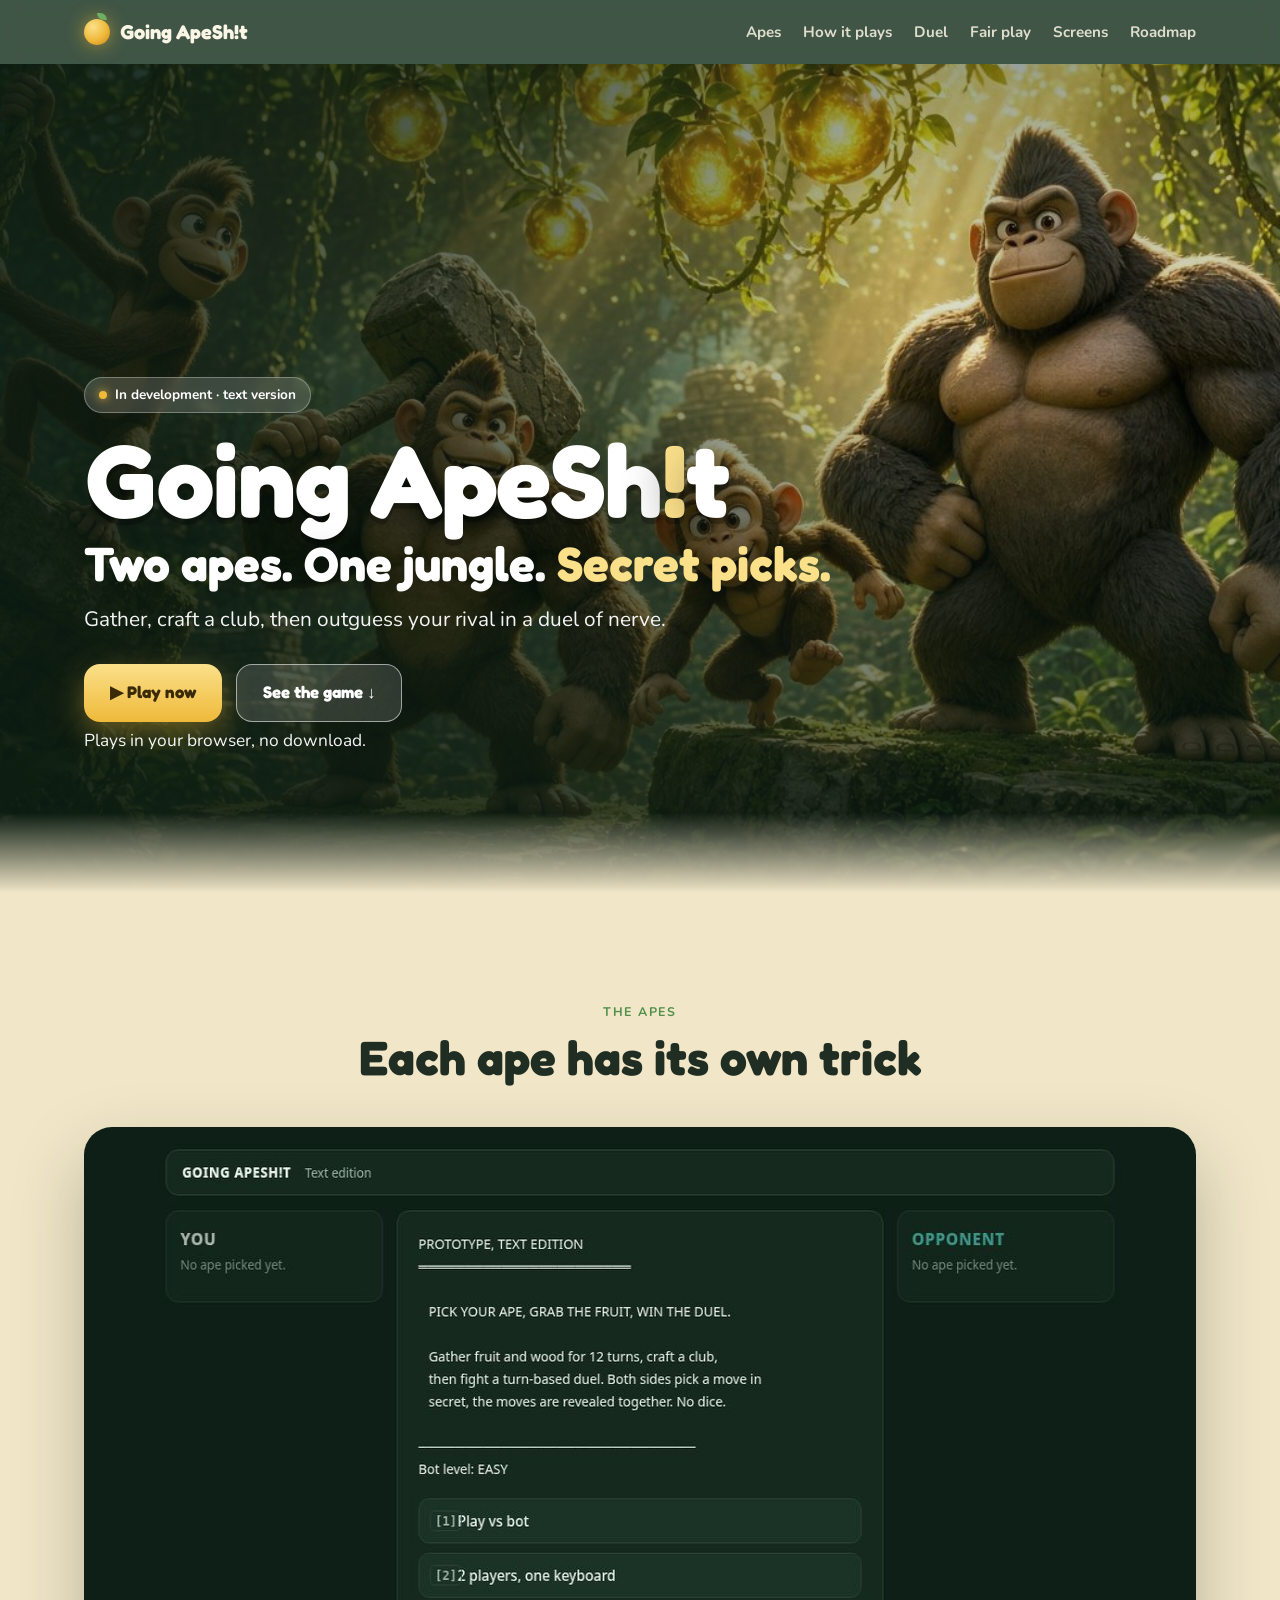
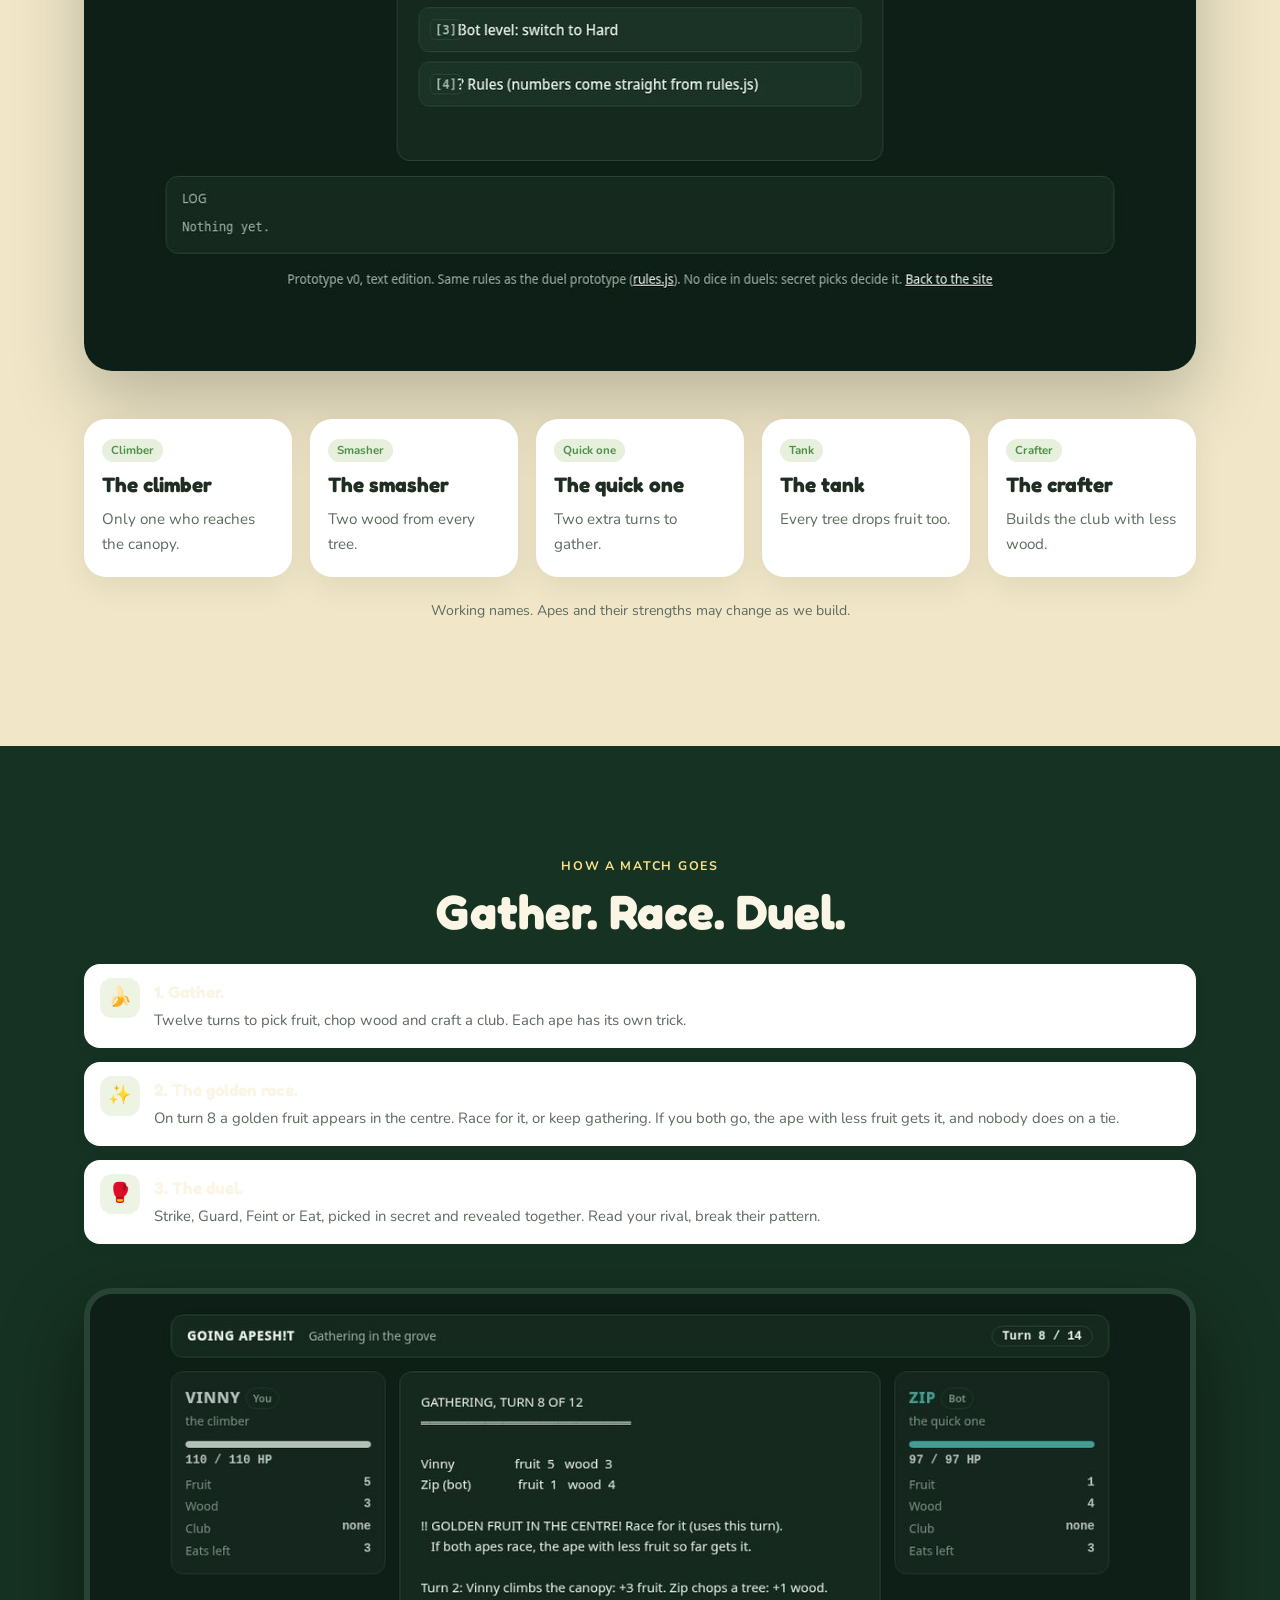
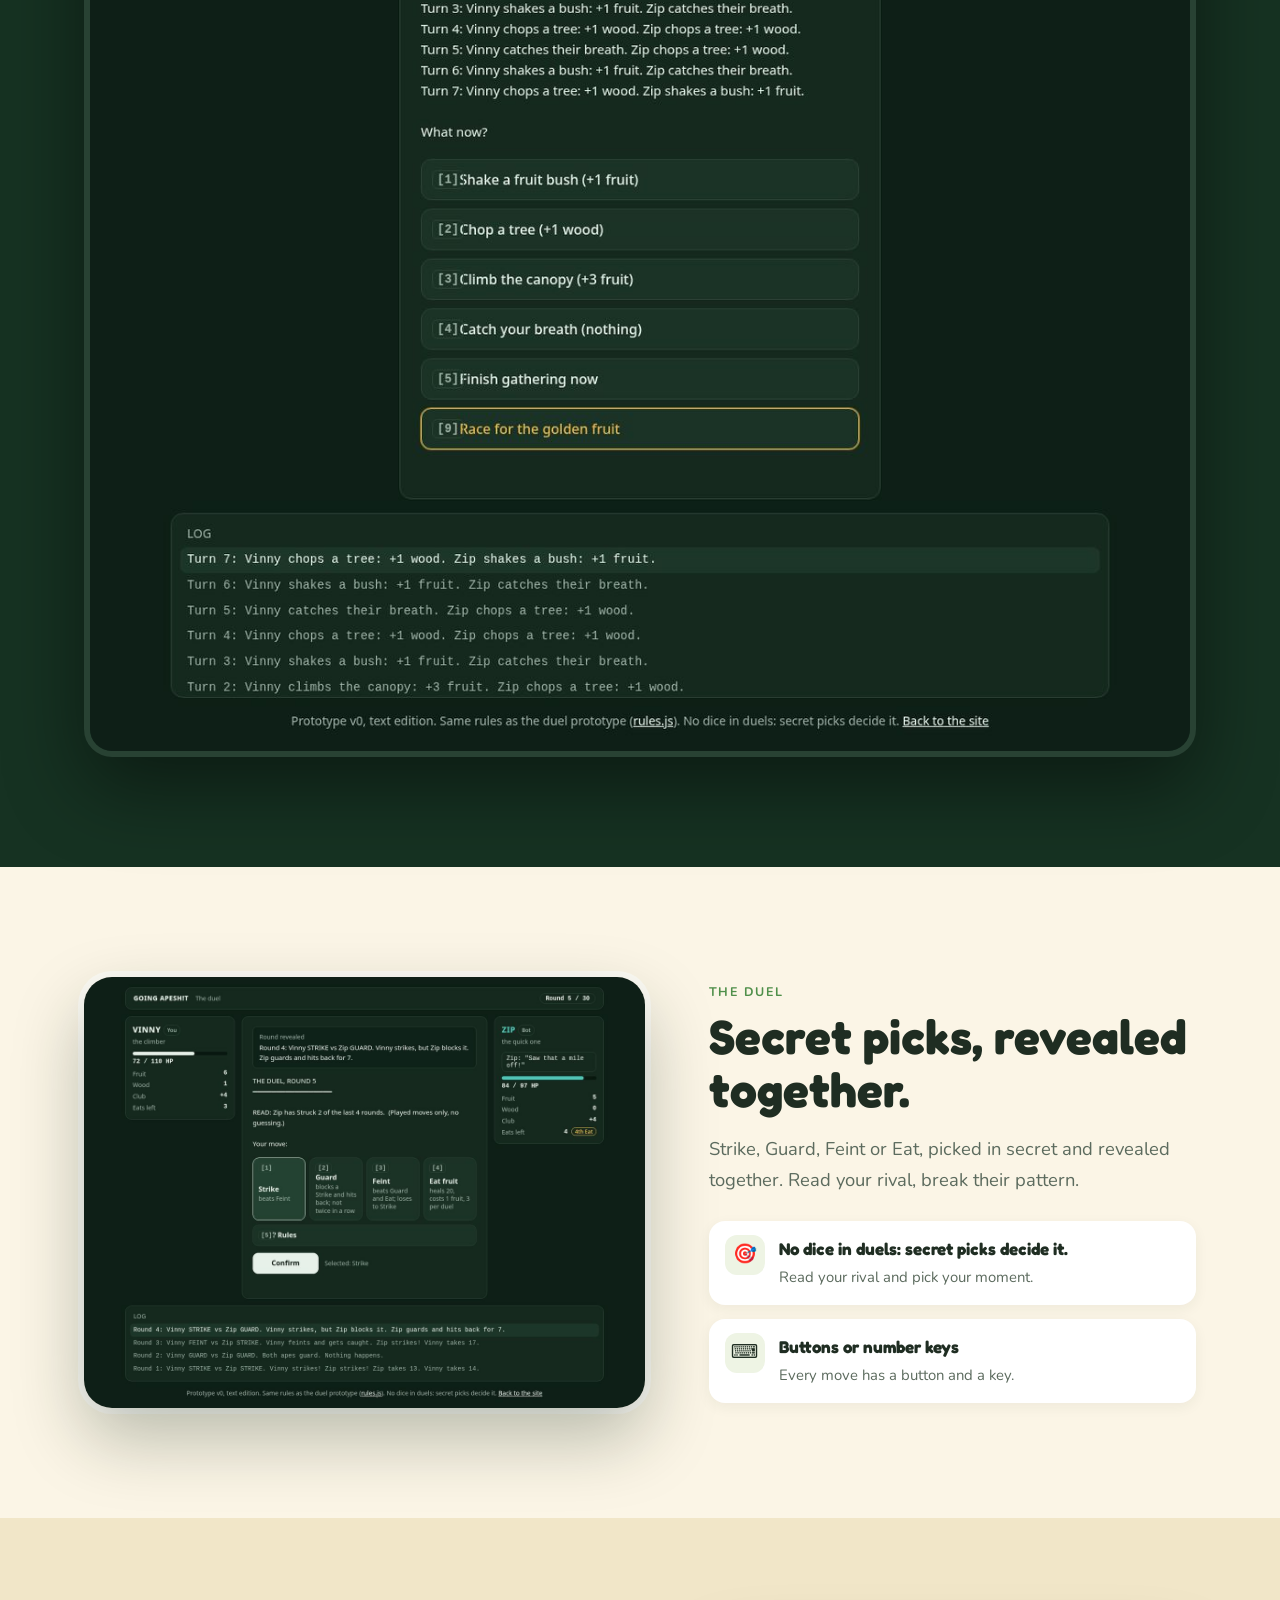
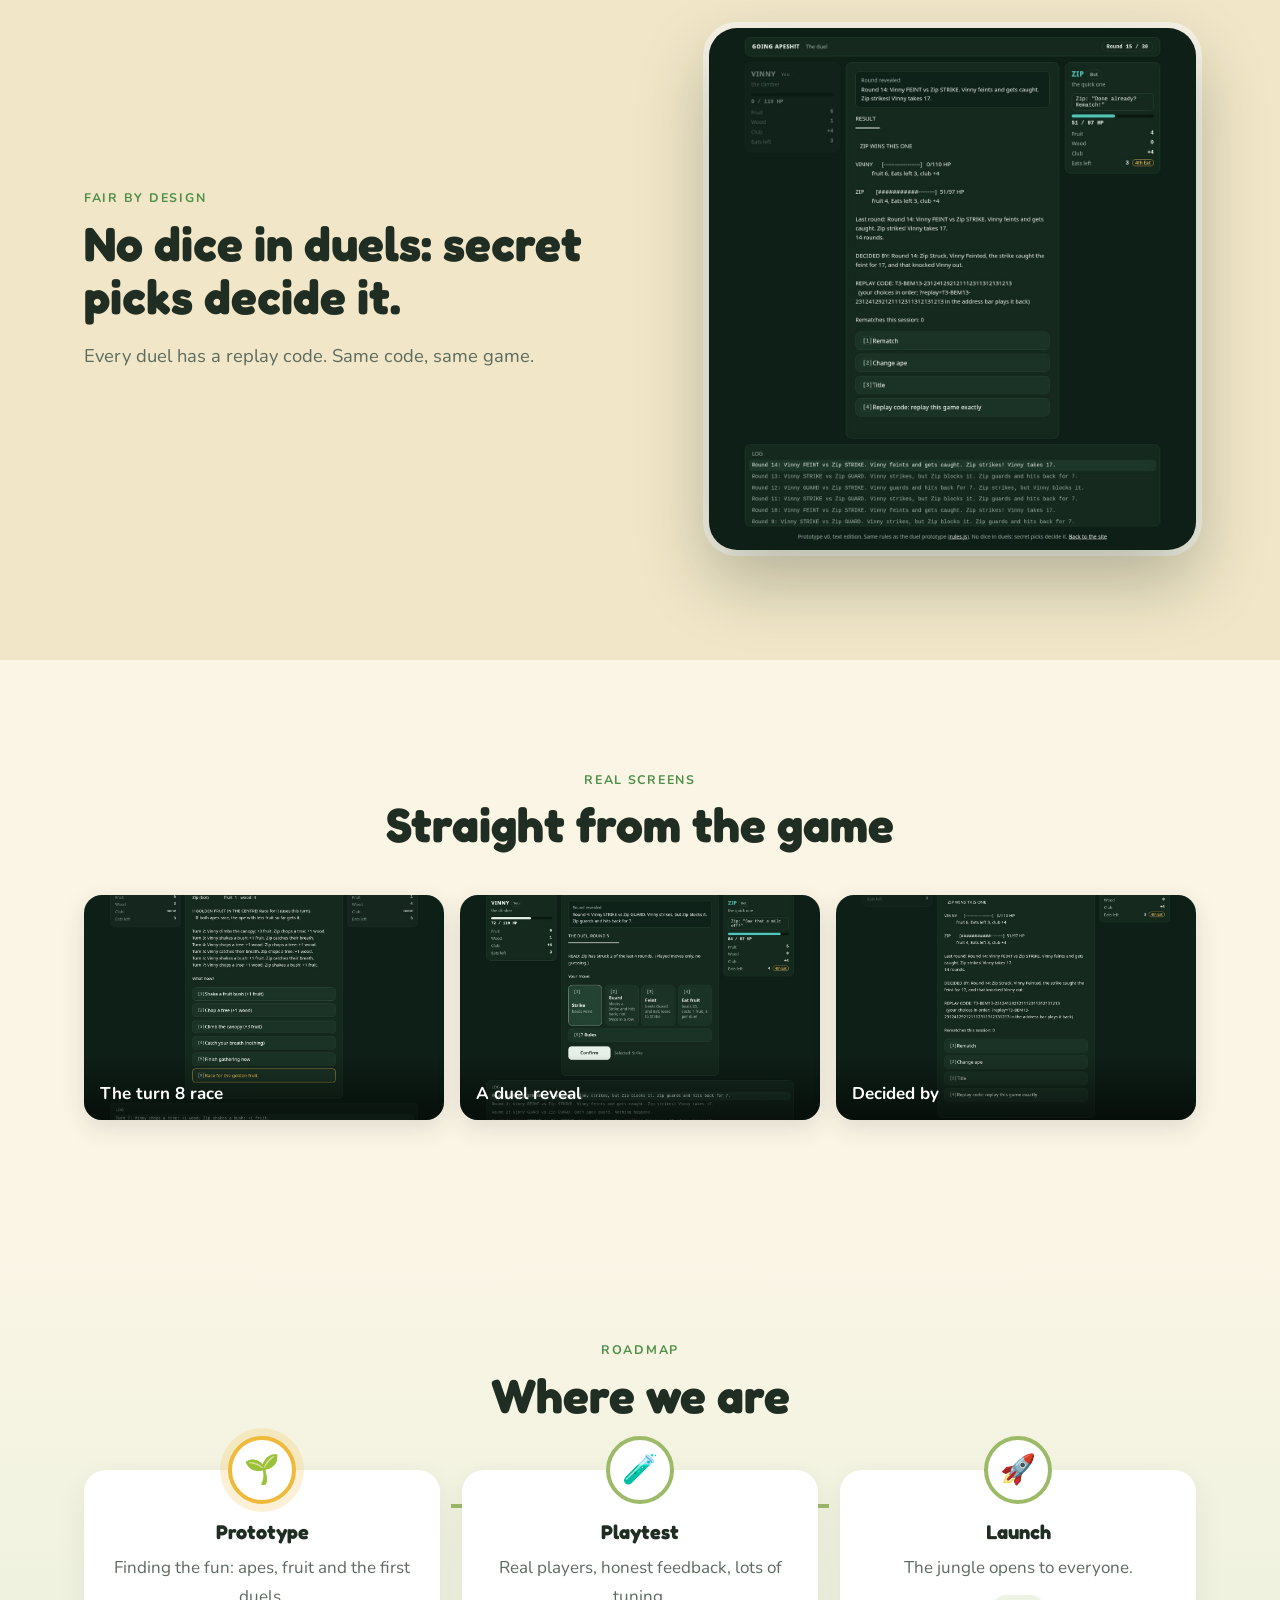
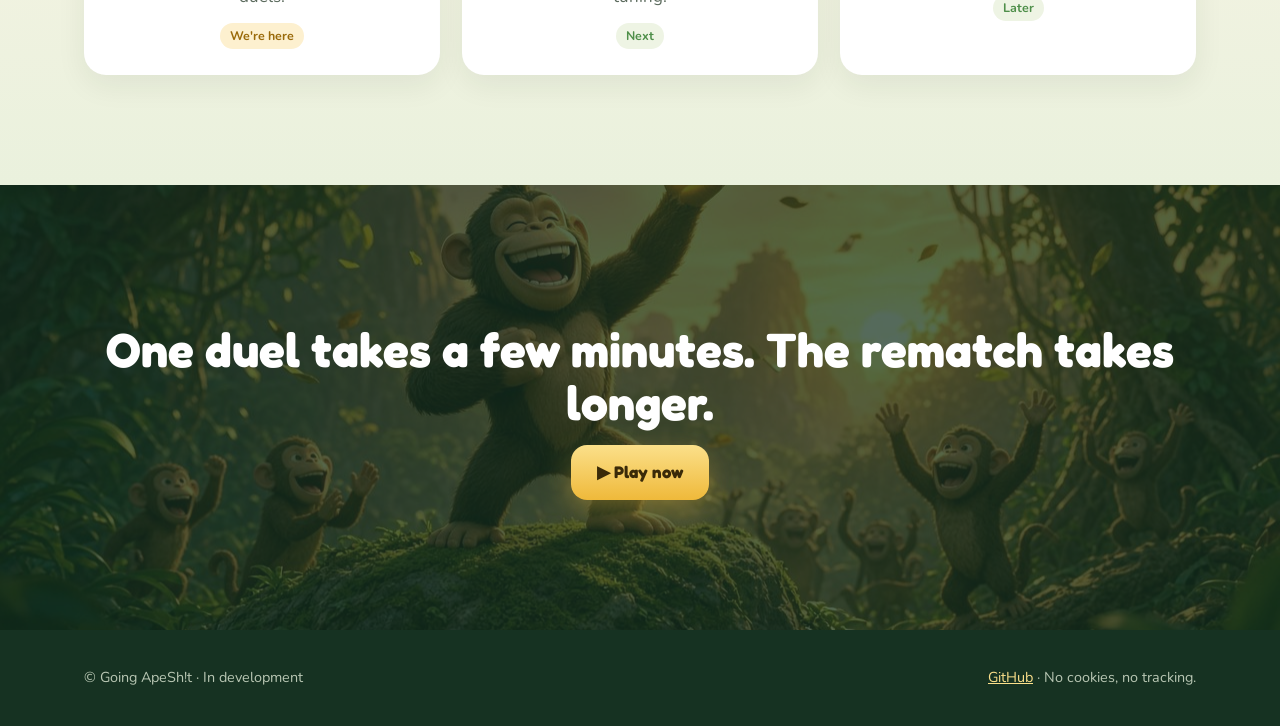
==== commit 2aa7556e: "Landing classic: keep main layout/CSS, new text-version copy (landing-copy.md) and text-UI screensho" ====
--- a/index.html
+++ b/index.html
@@ -4,157 +4,211 @@
 <meta charset="utf-8">
 <meta name="viewport" content="width=device-width,initial-scale=1">
 <title>Going ApeSh!t</title>
-<meta name="description" content="Two apes. One jungle. Secret picks. Gather, craft a club, then outguess your rival in a duel of nerve. Plays in your browser, no download.">
-<meta name="robots" content="noindex">
+<meta name="description" content="Two apes. One jungle. Secret picks. A text duel game that plays in your browser, no download.">
+<meta property="og:type" content="website">
+<meta property="og:url" content="https://carl-walker-pm.github.io/ape/">
+<meta property="og:title" content="Going ApeSh!t">
+<meta property="og:description" content="Two apes. One jungle. Secret picks. A text duel game that plays in your browser, no download.">
+<meta property="og:image" content="https://carl-walker-pm.github.io/ape/assets/img/text/menu.jpg">
+<meta property="og:image:width" content="1200">
+<meta property="og:image:height" content="844">
+<meta name="twitter:card" content="summary_large_image">
+<meta name="twitter:title" content="Going ApeSh!t">
+<meta name="twitter:description" content="Two apes. One jungle. Secret picks. A text duel game that plays in your browser, no download.">
+<meta name="twitter:image" content="https://carl-walker-pm.github.io/ape/assets/img/text/menu.jpg">
+<link rel="preload" href="assets/fonts/Fredoka-700.woff2" as="font" type="font/woff2" crossorigin>
+<link rel="stylesheet" href="assets/fonts/fonts.css">
 <style>
-/* Landing v3: text-first, same look as the game (Kojima's style sheet). System fonts, no images, no outside requests. */
-:root{--page:#0E1F17;--card:#16291F;--line:#2A4535;--text:#E8F0EA;--muted:#9DB3A6;--teal:#4FC7B8;--gold:#E8B84A;--r:14px;
-  --ui:system-ui,-apple-system,"Segoe UI",Roboto,sans-serif;--mono:ui-monospace,"SF Mono",Menlo,Consolas,monospace}
-*{box-sizing:border-box}html{background:var(--page);scroll-behavior:smooth}
-body{margin:0;color:var(--text);font:16px/1.6 var(--ui);-webkit-font-smoothing:antialiased}
-a{color:var(--text)}
-.wrap{max-width:1080px;margin:0 auto;padding:0 20px}
-nav{border-bottom:1px solid var(--line)}nav .wrap{display:flex;align-items:center;gap:16px;height:60px}
-.brand{font-weight:800;letter-spacing:.04em;text-transform:uppercase;text-decoration:none}
-nav a.play{margin-left:auto}
-.btn{display:inline-flex;align-items:center;min-height:48px;padding:12px 24px;border-radius:12px;font:700 16px var(--ui);text-decoration:none;background:var(--text);color:var(--page);border:1px solid var(--text);transition:filter .15s}
-.btn:hover{filter:brightness(.92)}.btn:focus-visible{outline:2px solid var(--text);outline-offset:3px}
-nav .btn{min-height:40px;padding:8px 16px;font-size:15px}
-header.hero{padding:56px 0 24px}
-h1{font-size:clamp(40px,8vw,76px);line-height:1;font-weight:800;letter-spacing:.04em;text-transform:uppercase;margin:0 0 14px}
-.tagline{font-size:clamp(20px,3vw,26px);font-weight:700;margin:0 0 6px}
-.sub{font-size:18px;color:var(--muted);margin:0 0 22px;max-width:620px}
-.small{font-size:14px;color:var(--muted);margin:10px 0 0}
-.game{margin:28px 0 0;border:1px solid var(--line);border-radius:var(--r);overflow:hidden;background:var(--page)}
-.game iframe{display:block;width:100%;height:760px;border:0}
-.game .cap{font-size:14px;color:var(--muted);padding:10px 16px;border-top:1px solid var(--line);background:var(--card)}
-section{padding:56px 0;border-top:1px solid var(--line)}
-h2{font-size:clamp(26px,4vw,36px);line-height:1.15;font-weight:800;margin:0 0 20px}
-.cards{display:grid;grid-template-columns:repeat(3,minmax(0,1fr));gap:16px;list-style:none;padding:0;margin:0;counter-reset:c}
-.cards li,.apes li{background:var(--card);border:1px solid var(--line);border-radius:var(--r);padding:18px}
-.cards h3,.apes h3{margin:0 0 6px;font-size:18px;font-weight:800}
-.cards p,.apes p{margin:0;color:var(--muted);font-size:15px}
-.cards .n{font:600 14px var(--mono);color:var(--muted);display:block;margin-bottom:8px}
-.fair p{font-size:20px;margin:0 0 8px}.fair p strong{font-weight:800}
-.apes{display:grid;grid-template-columns:repeat(5,minmax(0,1fr));gap:16px;list-style:none;padding:0;margin:0}
-.screens{display:grid;grid-template-columns:repeat(3,minmax(0,1fr));gap:16px}
-figure{margin:0;background:var(--card);border:1px solid var(--line);border-radius:var(--r);overflow:hidden;display:flex;flex-direction:column}
-figure pre{margin:0;padding:16px;font:13px/1.55 var(--mono);white-space:pre-wrap;word-break:break-word;color:var(--text);flex:1}
-figure pre b{font-weight:700}figure pre .g{color:var(--gold)}
-figcaption{font-size:14px;color:var(--muted);padding:10px 16px;border-top:1px solid var(--line)}
-.closing{text-align:center;padding:72px 0}.closing p{font-size:clamp(22px,3.4vw,30px);font-weight:800;margin:0 0 22px}
-footer{border-top:1px solid var(--line);padding:24px 0 40px;color:var(--muted);font-size:14px}
-@media (max-width:900px){.cards,.screens{grid-template-columns:1fr}.apes{grid-template-columns:1fr 1fr}.game iframe{height:900px}}
-@media (max-width:480px){.apes{grid-template-columns:1fr}header.hero{padding:36px 0 16px}.game iframe{height:1020px}}
-@media (prefers-reduced-motion:reduce){*{transition:none!important;animation:none!important}html{scroll-behavior:auto}}
+:root{--deep:#163222;--jungle:#24513a;--leaf:#4f8f4a;--moss:#9cba68;--cream:#fbf5e6;--sand:#f1e6c8;--gold:#efb93a;--gold2:#fbe08a;--ink:#1f2d22;--soft:#5c6b5e;--r:22px}
+*{box-sizing:border-box}html{scroll-behavior:smooth}
+body{margin:0;font-family:Nunito,system-ui,sans-serif;color:var(--ink);background:var(--cream);line-height:1.65;font-size:17px}
+h1,h2,h3,.brand,.btn{font-family:Fredoka,Nunito,sans-serif}
+img{max-width:100%;display:block}
+a{color:inherit}
+.wrap{max-width:1160px;margin:0 auto;padding:0 24px}
+/* nav */
+nav{position:sticky;top:0;z-index:50;background:rgba(22,50,34,.82);backdrop-filter:blur(10px);-webkit-backdrop-filter:blur(10px);color:var(--cream)}
+nav .wrap{display:flex;align-items:center;gap:24px;height:64px}
+.brand{font-weight:700;font-size:1.25rem;text-decoration:none;display:flex;align-items:center;gap:10px}
+.brand i{position:relative;width:26px;height:26px;border-radius:50%;background:radial-gradient(circle at 35% 30%,var(--gold2),var(--gold) 55%,#c9831f);display:inline-block;box-shadow:0 0 18px rgba(239,185,58,.6)}
+nav ul{display:flex;gap:22px;list-style:none;margin:0 0 0 auto;padding:0}
+nav ul a{text-decoration:none;font-weight:700;font-size:.95rem;opacity:.85}nav ul a:hover{opacity:1;color:var(--gold2)}
+@media(max-width:820px){nav ul{display:none}}
+/* hero */
+.hero{position:relative;min-height:92vh;display:flex;align-items:flex-end;color:#fff;background:#163222 url(assets/img/hero.jpg) center 35%/cover no-repeat;background-attachment:fixed;overflow:hidden}
+@media(max-width:900px),(hover:none){.hero{background-attachment:scroll}}
+.hero:after{content:"";position:absolute;left:0;right:0;bottom:-1px;height:80px;background:linear-gradient(transparent,var(--sand))}
+.hero:before{content:"";position:absolute;inset:0;background:linear-gradient(90deg,rgba(12,28,18,.85) 0%,rgba(12,28,18,.55) 42%,rgba(12,28,18,.1) 72%),linear-gradient(180deg,rgba(12,28,18,.35) 0%,rgba(12,28,18,0) 35%,rgba(12,28,18,.8) 100%)}
+.hero .wrap{position:relative;z-index:2;padding-bottom:12vh;width:100%}
+.pill{display:inline-flex;gap:8px;align-items:center;background:rgba(255,255,255,.16);border:1px solid rgba(255,255,255,.3);padding:6px 14px;border-radius:99px;font-weight:700;font-size:.85rem;backdrop-filter:blur(6px)}
+.pill b{width:8px;height:8px;border-radius:50%;background:var(--gold);box-shadow:0 0 10px var(--gold)}
+.hero h1{font-size:clamp(2.6rem,6.4vw,5.2rem);line-height:1.02;margin:18px 0 14px;max-width:900px;text-shadow:0 4px 30px rgba(0,0,0,.35)}
+.hero h1 em{font-style:normal;color:var(--gold2)}
+.hero p{font-size:clamp(1.05rem,2vw,1.3rem);max-width:620px;margin:0 0 28px;opacity:.95}
+.btns{display:flex;gap:14px;flex-wrap:wrap}
+.btn{display:inline-flex;align-items:center;gap:10px;font-weight:600;font-size:1.05rem;text-decoration:none;padding:14px 26px;border-radius:16px;transition:transform .2s,box-shadow .2s}
+.btn:hover{transform:translateY(-2px)}
+.btn.gold{background:linear-gradient(180deg,var(--gold2),var(--gold));color:#3a2a08;box-shadow:0 10px 30px rgba(239,185,58,.4)}
+.btn.ghost{background:rgba(255,255,255,.14);color:#fff;border:1.5px solid rgba(255,255,255,.55)}
+/* sections */
+section{padding:110px 0}
+.eyebrow{font-weight:800;letter-spacing:.14em;text-transform:uppercase;font-size:.78rem;color:var(--leaf)}
+h2{font-size:clamp(2rem,4vw,3rem);line-height:1.1;margin:8px 0 16px}
+.lead{font-size:1.15rem;color:var(--soft);max-width:640px}
+.center{text-align:center}.center .lead{margin:0 auto}
+/* apes */
+#apes{background:var(--sand)}
+.apes{display:grid;grid-template-columns:repeat(5,1fr);gap:18px;margin-top:48px}
+@media(max-width:980px){.apes{grid-template-columns:repeat(2,1fr)}}
+.ape{background:#fff;border-radius:var(--r);overflow:hidden;box-shadow:0 10px 30px rgba(31,45,34,.08);transition:transform .25s,box-shadow .25s}
+.ape:hover{transform:translateY(-6px) rotate(-.6deg);box-shadow:0 18px 40px rgba(31,45,34,.16)}
+.ape img{aspect-ratio:1;object-fit:cover;width:100%}
+.ape div{padding:16px 18px 20px}.ape h3{margin:0;font-size:1.3rem}.ape p{margin:4px 0 0;color:var(--soft);font-size:.95rem}
+.tag{display:inline-block;font-size:.72rem;font-weight:800;color:var(--leaf);background:#e6f0dc;border-radius:99px;padding:2px 9px;margin-bottom:6px}
+.note{margin-top:22px;font-size:.88rem;color:var(--soft)}
+/* world */
+#world{background:var(--deep);color:var(--cream)}
+#world .eyebrow{color:var(--gold2)}#world .lead{color:#cfdcc9}
+.mapframe{margin-top:44px;border-radius:28px;overflow:hidden;box-shadow:0 30px 80px rgba(0,0,0,.45);border:6px solid rgba(255,255,255,.08)}
+/* split */
+.split{display:grid;grid-template-columns:1.15fr 1fr;gap:64px;align-items:center}
+.split.rev .media{order:2}
+@media(max-width:900px){.split{grid-template-columns:1fr;gap:32px}.split.rev .media{order:0}}
+.media{border-radius:28px;overflow:hidden;box-shadow:0 30px 70px rgba(16,36,22,.28),0 0 0 6px rgba(255,255,255,.6)}.media img{transition:transform .6s}.media:hover img{transform:scale(1.04)}
+.feats{list-style:none;padding:0;margin:26px 0 0;display:grid;gap:14px}
+.feats li{display:flex;gap:14px;align-items:flex-start;background:#fff;border-radius:16px;padding:14px 16px;box-shadow:0 4px 14px rgba(31,45,34,.06)}
+.feats li span{flex:none;width:40px;height:40px;border-radius:12px;display:grid;place-items:center;font-size:1.2rem;background:#eef4e4}
+.feats b{display:block;font-family:Fredoka,sans-serif;font-weight:600}
+.feats small{color:var(--soft);font-size:.93rem}
+#rpg{background:var(--sand)}
+/* gallery */
+.gallery{display:grid;grid-template-columns:repeat(3,1fr);gap:16px;margin-top:44px}
+@media(max-width:900px){.gallery{grid-template-columns:repeat(2,1fr)}}
+.gallery a{display:block;border-radius:18px;overflow:hidden;position:relative;box-shadow:0 8px 24px rgba(31,45,34,.12)}
+.gallery img{aspect-ratio:16/10;object-fit:cover;width:100%;transition:transform .5s}
+.gallery a:hover img{transform:scale(1.08)}.gallery a{transition:box-shadow .3s,transform .3s}.gallery a:hover{transform:translateY(-4px);box-shadow:0 18px 40px rgba(31,45,34,.25)}
+.gallery figcaption{position:absolute;left:0;right:0;bottom:0;padding:26px 16px 12px;color:#fff;font-weight:700;background:linear-gradient(transparent,rgba(0,0,0,.55))}
+.lb{position:fixed;inset:0;z-index:100;background:rgba(10,20,12,.9);display:none;align-items:center;justify-content:center;padding:4vw}
+.lb:target{display:flex}
+.lb img{max-height:86vh;border-radius:16px;box-shadow:0 30px 80px rgba(0,0,0,.6)}
+.lb .x{position:absolute;inset:0}
+.lb .close{position:absolute;top:20px;right:28px;color:#fff;font-size:2.2rem;text-decoration:none;line-height:1}
+.lb p{position:absolute;bottom:18px;left:0;right:0;text-align:center;color:#e8e3d2;margin:0}
+/* roadmap */
+#roadmap{background:linear-gradient(180deg,var(--cream),#eaf1dd)}
+.road{display:grid;grid-template-columns:repeat(3,1fr);gap:22px;margin-top:48px;position:relative}
+.road:before{content:"";position:absolute;top:34px;left:12%;right:12%;height:4px;background:repeating-linear-gradient(90deg,var(--moss) 0 14px,transparent 14px 26px)}
+@media(max-width:800px){.road{grid-template-columns:1fr}.road:before{display:none}}
+.step{background:#fff;border-radius:var(--r);padding:26px;text-align:center;position:relative;box-shadow:0 10px 30px rgba(31,45,34,.07)}
+.step .dot{width:68px;height:68px;margin:-60px auto 12px;border-radius:50%;display:grid;place-items:center;font-size:1.8rem;background:#fff;border:4px solid var(--moss)}
+.step.now .dot{border-color:var(--gold);box-shadow:0 0 0 8px rgba(239,185,58,.2)}
+.step h3{margin:0 0 6px}.step p{margin:0;color:var(--soft)}
+.step .st{display:inline-block;margin-top:12px;font-size:.78rem;font-weight:800;padding:3px 10px;border-radius:99px;background:#eef4e4;color:var(--leaf)}
+.step.now .st{background:#fdf0cf;color:#9a6a0a}
+/* cta */
+.cta{position:relative;color:#fff;text-align:center;padding:130px 0;background:#24513a url(assets/img/shot-victory.jpg) center/cover}
+.cta:before{content:"";position:absolute;inset:0;background:rgba(22,50,34,.72)}
+.cta .wrap{position:relative}.cta .lead{color:#e3eadb;margin:0 auto 30px}
+footer{background:var(--deep);color:#b9c7b4;padding:36px 0;font-size:.9rem}
+footer .wrap{display:flex;justify-content:space-between;gap:16px;flex-wrap:wrap}
+footer a{color:var(--gold2)}
+/* fade-ins */
+.reveal{animation:rise linear both;animation-timeline:view();animation-range:entry 0% cover 28%}
+@keyframes rise{from{opacity:0;transform:translateY(40px)}to{opacity:1;transform:none}}
+@media(prefers-reduced-motion:reduce){.reveal{animation:none}html{scroll-behavior:auto}}
+.brand i:after{content:"";position:absolute;top:-6px;left:13px;width:10px;height:7px;border-radius:0 8px 0 8px;background:#6fae63}
+.lineup{margin:44px 0 0;border-radius:28px;overflow:hidden;box-shadow:0 30px 70px rgba(16,36,22,.25)}
+.hero .gametitle{max-width:none;opacity:1;font-family:Fredoka,sans-serif;font-weight:700;font-size:clamp(3rem,8vw,6.5rem);line-height:.95;margin:18px 0 0;letter-spacing:-.01em;color:#fff;text-shadow:0 6px 0 rgba(0,0,0,.25),0 10px 40px rgba(0,0,0,.4)}.gametitle span{color:var(--gold2)}
+.hero h1{font-size:clamp(1.8rem,3.8vw,3rem)!important;margin-top:10px!important}
 </style>
 </head>
 <body>
-<nav><div class="wrap"><a class="brand" href="./">Going ApeSh!t</a><a class="btn play" href="text/">Play now</a></div></nav>
-
-<header class="hero"><div class="wrap">
-  <h1>Going ApeSh!t</h1>
-  <p class="tagline">Two apes. One jungle. Secret picks.</p>
-  <p class="sub"><em>Gather, craft a club, then outguess your rival in a duel of nerve.</em></p>
-  <a class="btn" href="text/">Play now</a>
-  <p class="small">Plays in your browser, no download.</p>
-  <div class="game">
-    <iframe src="text/" title="Going ApeSh!t: the game's first menu, playable here" loading="eager"></iframe>
-    <div class="cap">This is the game itself, running from the same files as the <a href="text/">full page</a>. Number keys or taps.</div>
-  </div>
+<nav><div class="wrap">
+<a class="brand" href="#top"><i></i>Going ApeSh!t</a>
+<ul><li><a href="#apes">Apes</a></li><li><a href="#world">How it plays</a></li><li><a href="#pvp">Duel</a></li><li><a href="#rpg">Fair play</a></li><li><a href="#art">Screens</a></li><li><a href="#roadmap">Roadmap</a></li></ul>
+</div></nav>
+
+<header class="hero" id="top"><div class="wrap">
+<span class="pill"><b></b>In development · text version</span>
+<p class="gametitle">Going ApeSh<span>!</span>t</p>
+<h1>Two apes. One jungle. <em>Secret picks.</em></h1>
+<p>Gather, craft a club, then outguess your rival in a duel of nerve.</p>
+<div class="btns">
+<a class="btn gold" href="./text/">▶ Play now</a>
+<a class="btn ghost" href="#world">See the game ↓</a>
+</div>
+<p><small>Plays in your browser, no download.</small></p>
 </div></header>
 
-<main>
-<section id="how"><div class="wrap">
-  <h2>How a match goes</h2>
-  <ol class="cards">
-    <li><span class="n">1</span><h3>Gather.</h3><p>Twelve turns to pick fruit, chop wood and craft a club. Each ape has its own trick.</p></li>
-    <li><span class="n">2</span><h3>The golden race.</h3><p>On turn 8 a golden fruit appears in the centre. Race for it, or keep gathering. If you both go, the ape with less fruit gets it, and nobody does on a tie.</p></li>
-    <li><span class="n">3</span><h3>The duel.</h3><p>Strike, Guard, Feint or Eat, picked in secret and revealed together. Read your rival, break their pattern.</p></li>
-  </ol>
-</div></section>
-
-<section id="fair" class="fair"><div class="wrap">
-  <h2>Fair by design</h2>
-  <p><strong>No dice in duels: secret picks decide it.</strong></p>
-  <p>Every duel has a replay code. Same code, same game.</p>
-</div></section>
-
 <section id="apes"><div class="wrap">
-  <h2>The apes</h2>
-  <ul class="apes">
-    <li><h3>The climber.</h3><p>Only one who reaches the canopy.</p></li>
-    <li><h3>The smasher.</h3><p>Two wood from every tree.</p></li>
-    <li><h3>The quick one.</h3><p>Two extra turns to gather.</p></li>
-    <li><h3>The tank.</h3><p>Every tree drops fruit too.</p></li>
-    <li><h3>The crafter.</h3><p>Builds the club with less wood.</p></li>
-  </ul>
-</div></section>
-
-<section id="screens"><div class="wrap">
-  <h2>Real screens</h2>
-  <div class="screens">
-    <figure><pre aria-label="Text screen: gathering, turn 8 of 12. Vinny has 5 fruit and 3 wood, Zip has 1 fruit and 4 wood. The golden fruit appears in the centre, with the race on key 9.">GATHERING, TURN 8 OF 12
-═══════════════════════
-
-Vinny                  fruit  5   wood  3
-Zip (bot)              fruit  1   wood  4
-
-<b class="g">!! GOLDEN FRUIT IN THE CENTRE! Race for it (uses this turn).</b>
-   If both apes race, the ape with less fruit so far gets it.
-
-Turn 2: Vinny climbs the canopy: +3 fruit. Zip chops a tree: +1 wood.
-Turn 3: Vinny chops a tree: +1 wood. Zip catches their breath.
-Turn 4: Vinny shakes a bush: +1 fruit. Zip chops a tree: +1 wood.
-Turn 5: Vinny catches their breath. Zip chops a tree: +1 wood.
-Turn 6: Vinny chops a tree: +1 wood. Zip catches their breath.
-Turn 7: Vinny shakes a bush: +1 fruit. Zip shakes a bush: +1 fruit.
-
-What now?
-
-[1] Shake a fruit bush (+1 fruit)
-[2] Chop a tree (+1 wood)
-[3] Climb the canopy (+3 fruit)
-[4] Catch your breath (nothing)
-[5] Finish gathering now
-<b class="g">[9] Race for the golden fruit</b></pre>
-      <figcaption>The turn 8 race: the golden fruit appears, and key 9 races for it.</figcaption></figure>
-    <figure><pre aria-label="Text screen: a duel reveal. Round 5, Vinny and Zip both strike; Zip takes 13 and Vinny takes 14. The log lists rounds 1 to 5, newest first."><b>Round revealed</b>
-Round 5: Vinny STRIKE vs Zip STRIKE. Vinny strikes! Zip strikes! Zip takes 13. Vinny takes 14.
-
-LOG (newest first)
-Round 5: Vinny STRIKE vs Zip STRIKE. Vinny strikes! Zip strikes! Zip takes 13. Vinny takes 14.
-Round 4: Vinny FEINT vs Zip GUARD. Vinny feints, and it lands for 20! Zip guards.
-Round 3: Vinny STRIKE vs Zip STRIKE. Vinny strikes! Zip strikes! Zip takes 13. Vinny takes 14.
-Round 2: Vinny STRIKE vs Zip GUARD. Vinny strikes, but Zip blocks it. Zip guards and hits back for 7.
-Round 1: Vinny STRIKE vs Zip STRIKE. Vinny strikes! Zip strikes! Zip takes 13. Vinny takes 14.</pre>
-      <figcaption>A duel reveal: both picks were secret, and they show up together.</figcaption></figure>
-    <figure><pre aria-label="Text screen: the result. Zip wins in 15 rounds. The DECIDED BY line explains the final round, followed by the replay code.">RESULT
-══════
-
-   ZIP WINS THIS ONE
-
-VINNY      [--------------------]   0/110 HP
-           fruit 6, Eats left 3, club +4
-
-ZIP        [########------------]  39/97 HP
-           fruit 1, Eats left 0, club +4
-
-Last round: Round 15: Vinny FEINT vs Zip STRIKE. Vinny feints and gets caught. Zip strikes! Vinny takes 17.
-15 rounds.
-
-<b>DECIDED BY: Round 15: Zip Struck, Vinny Feinted, the strike caught the feint for 17, and that knocked Vinny out.</b>
-
-<b>REPLAY CODE: T3-BEM13-2321421912121111311321313213</b></pre>
-      <figcaption>The ending: the round that decided it, and the replay code.</figcaption></figure>
-  </div>
-</div></section>
-
-<section class="closing"><div class="wrap">
-  <p>One duel takes a few minutes. The rematch takes longer.</p>
-  <a class="btn" href="text/">Play now</a>
-</div></section>
-</main>
-
-<footer><div class="wrap">Going ApeSh!t prototype. Plays in your browser, no download.</div></footer>
-</body></html>
+<div class="center reveal"><div class="eyebrow">The apes</div><h2>Each ape has its own trick</h2></div>
+<div class="lineup reveal"><img src="assets/img/text/menu.jpg" alt="The game's start menu: a framed text screen with numbered buttons to start a match" loading="lazy" width="1200" height="844"></div>
+<div class="apes">
+<article class="ape reveal"><div><span class="tag">Climber</span><h3>The climber</h3><p>Only one who reaches the canopy.</p></div></article>
+<article class="ape reveal"><div><span class="tag">Smasher</span><h3>The smasher</h3><p>Two wood from every tree.</p></div></article>
+<article class="ape reveal"><div><span class="tag">Quick one</span><h3>The quick one</h3><p>Two extra turns to gather.</p></div></article>
+<article class="ape reveal"><div><span class="tag">Tank</span><h3>The tank</h3><p>Every tree drops fruit too.</p></div></article>
+<article class="ape reveal"><div><span class="tag">Crafter</span><h3>The crafter</h3><p>Builds the club with less wood.</p></div></article>
+</div>
+<p class="note center">Working names. Apes and their strengths may change as we build.</p>
+</div></section>
+
+<section id="world"><div class="wrap">
+<div class="center reveal"><div class="eyebrow">How a match goes</div><h2>Gather. Race. Duel.</h2></div>
+<ul class="feats reveal">
+<li><span>🍌</span><div><b>1. Gather.</b><small>Twelve turns to pick fruit, chop wood and craft a club. Each ape has its own trick.</small></div></li>
+<li><span>✨</span><div><b>2. The golden race.</b><small>On turn 8 a golden fruit appears in the centre. Race for it, or keep gathering. If you both go, the ape with less fruit gets it, and nobody does on a tie.</small></div></li>
+<li><span>🥊</span><div><b>3. The duel.</b><small>Strike, Guard, Feint or Eat, picked in secret and revealed together. Read your rival, break their pattern.</small></div></li>
+</ul>
+<div class="mapframe reveal"><img src="assets/img/text/golden-race.jpg" alt="Gathering screen on turn 8: two ape cards with fruit and wood counts, and a golden fruit option to race for in the centre" loading="lazy"></div>
+</div></section>
+
+<section id="pvp"><div class="wrap split">
+<div class="media reveal"><img src="assets/img/text/duel.jpg" alt="Duel screen: both apes' cards with health bars, the last reveal, and buttons for Strike, Guard, Feint and Eat" loading="lazy"></div>
+<div class="reveal"><div class="eyebrow">The duel</div><h2>Secret picks, revealed together.</h2>
+<p class="lead">Strike, Guard, Feint or Eat, picked in secret and revealed together. Read your rival, break their pattern.</p>
+<ul class="feats">
+<li><span>🎯</span><div><b>No dice in duels: secret picks decide it.</b><small>Read your rival and pick your moment.</small></div></li>
+<li><span>⌨️</span><div><b>Buttons or number keys</b><small>Every move has a button and a key.</small></div></li>
+</ul></div>
+</div></section>
+
+<section id="rpg"><div class="wrap split rev">
+<div class="media reveal"><img src="assets/img/text/result.jpg" alt="End screen: the winner, what decided the duel, and a replay code to play the same game again" loading="lazy"></div>
+<div class="reveal"><div class="eyebrow">Fair by design</div><h2>No dice in duels: secret picks decide it.</h2>
+<p class="lead">Every duel has a replay code. Same code, same game.</p>
+</div>
+</div></section>
+
+<section id="art"><div class="wrap">
+<div class="center reveal"><div class="eyebrow">Real screens</div><h2>Straight from the game</h2></div>
+<div class="gallery">
+<figure class="reveal" style="margin:0"><a href="#lb1"><img src="assets/img/text/golden-race.jpg" alt="Gathering screen on turn 8 with the golden fruit race" loading="lazy"><figcaption>The turn 8 race</figcaption></a></figure>
+<figure class="reveal" style="margin:0"><a href="#lb2"><img src="assets/img/text/duel.jpg" alt="Duel screen with the last reveal and the four move buttons" loading="lazy"><figcaption>A duel reveal</figcaption></a></figure>
+<figure class="reveal" style="margin:0"><a href="#lb3"><img src="assets/img/text/result.jpg" alt="End screen showing what decided the duel and the replay code" loading="lazy"><figcaption>Decided by</figcaption></a></figure>
+</div>
+</div></section>
+<div class="lb" id="lb1"><a class="x" href="#art" aria-label="Close"></a><img src="assets/img/text/golden-race.jpg" alt="Gathering screen on turn 8 with the golden fruit race"><a class="close" href="#art" aria-label="Close">×</a><p>Text version, in development</p></div>
+<div class="lb" id="lb2"><a class="x" href="#art" aria-label="Close"></a><img src="assets/img/text/duel.jpg" alt="Duel screen with the last reveal and the four move buttons"><a class="close" href="#art" aria-label="Close">×</a><p>Text version, in development</p></div>
+<div class="lb" id="lb3"><a class="x" href="#art" aria-label="Close"></a><img src="assets/img/text/result.jpg" alt="End screen showing what decided the duel and the replay code"><a class="close" href="#art" aria-label="Close">×</a><p>Text version, in development</p></div>
+
+<section id="roadmap"><div class="wrap">
+<div class="center reveal"><div class="eyebrow">Roadmap</div><h2>Where we are</h2></div>
+<div class="road">
+<div class="step now reveal"><div class="dot">🌱</div><h3>Prototype</h3><p>Finding the fun: apes, fruit and the first duels.</p><span class="st">We're here</span></div>
+<div class="step reveal"><div class="dot">🧪</div><h3>Playtest</h3><p>Real players, honest feedback, lots of tuning.</p><span class="st">Next</span></div>
+<div class="step reveal"><div class="dot">🚀</div><h3>Launch</h3><p>The jungle opens to everyone.</p><span class="st">Later</span></div>
+</div>
+</div></section>
+
+<section class="cta"><div class="wrap reveal">
+<h2>One duel takes a few minutes. The rematch takes longer.</h2>
+<a class="btn gold" href="./text/">▶ Play now</a>
+</div></section>
+
+<footer><div class="wrap">
+<span>© Going ApeSh!t · In development</span>
+<span><a href="https://github.com/Carl-Walker-pm/ape">GitHub</a> · No cookies, no tracking.</span>
+</div></footer>
+</body>
+</html>
--- a/assets/fonts/fonts.css
+++ b/assets/fonts/fonts.css
@@ -0,0 +1,34 @@
+@font-face {
+  font-family: 'Fredoka';
+  font-style: normal;
+  font-weight: 500;
+  font-stretch: 100%;
+  font-display: swap;
+  src: url(Fredoka-500.woff2) format('woff2');
+  unicode-range: U+0000-00FF, U+0131, U+0152-0153, U+02BB-02BC, U+02C6, U+02DA, U+02DC, U+0304, U+0308, U+0329, U+2000-206F, U+20AC, U+2122, U+2191, U+2193, U+2212, U+2215, U+FEFF, U+FFFD;
+}
+@font-face {
+  font-family: 'Fredoka';
+  font-style: normal;
+  font-weight: 700;
+  font-stretch: 100%;
+  font-display: swap;
+  src: url(Fredoka-700.woff2) format('woff2');
+  unicode-range: U+0000-00FF, U+0131, U+0152-0153, U+02BB-02BC, U+02C6, U+02DA, U+02DC, U+0304, U+0308, U+0329, U+2000-206F, U+20AC, U+2122, U+2191, U+2193, U+2212, U+2215, U+FEFF, U+FFFD;
+}
+@font-face {
+  font-family: 'Nunito';
+  font-style: normal;
+  font-weight: 400;
+  font-display: swap;
+  src: url(Nunito-400.woff2) format('woff2');
+  unicode-range: U+0000-00FF, U+0131, U+0152-0153, U+02BB-02BC, U+02C6, U+02DA, U+02DC, U+0304, U+0308, U+0329, U+2000-206F, U+20AC, U+2122, U+2191, U+2193, U+2212, U+2215, U+FEFF, U+FFFD;
+}
+@font-face {
+  font-family: 'Nunito';
+  font-style: normal;
+  font-weight: 700;
+  font-display: swap;
+  src: url(Nunito-700.woff2) format('woff2');
+  unicode-range: U+0000-00FF, U+0131, U+0152-0153, U+02BB-02BC, U+02C6, U+02DA, U+02DC, U+0304, U+0308, U+0329, U+2000-206F, U+20AC, U+2122, U+2191, U+2193, U+2212, U+2215, U+FEFF, U+FFFD;
+}
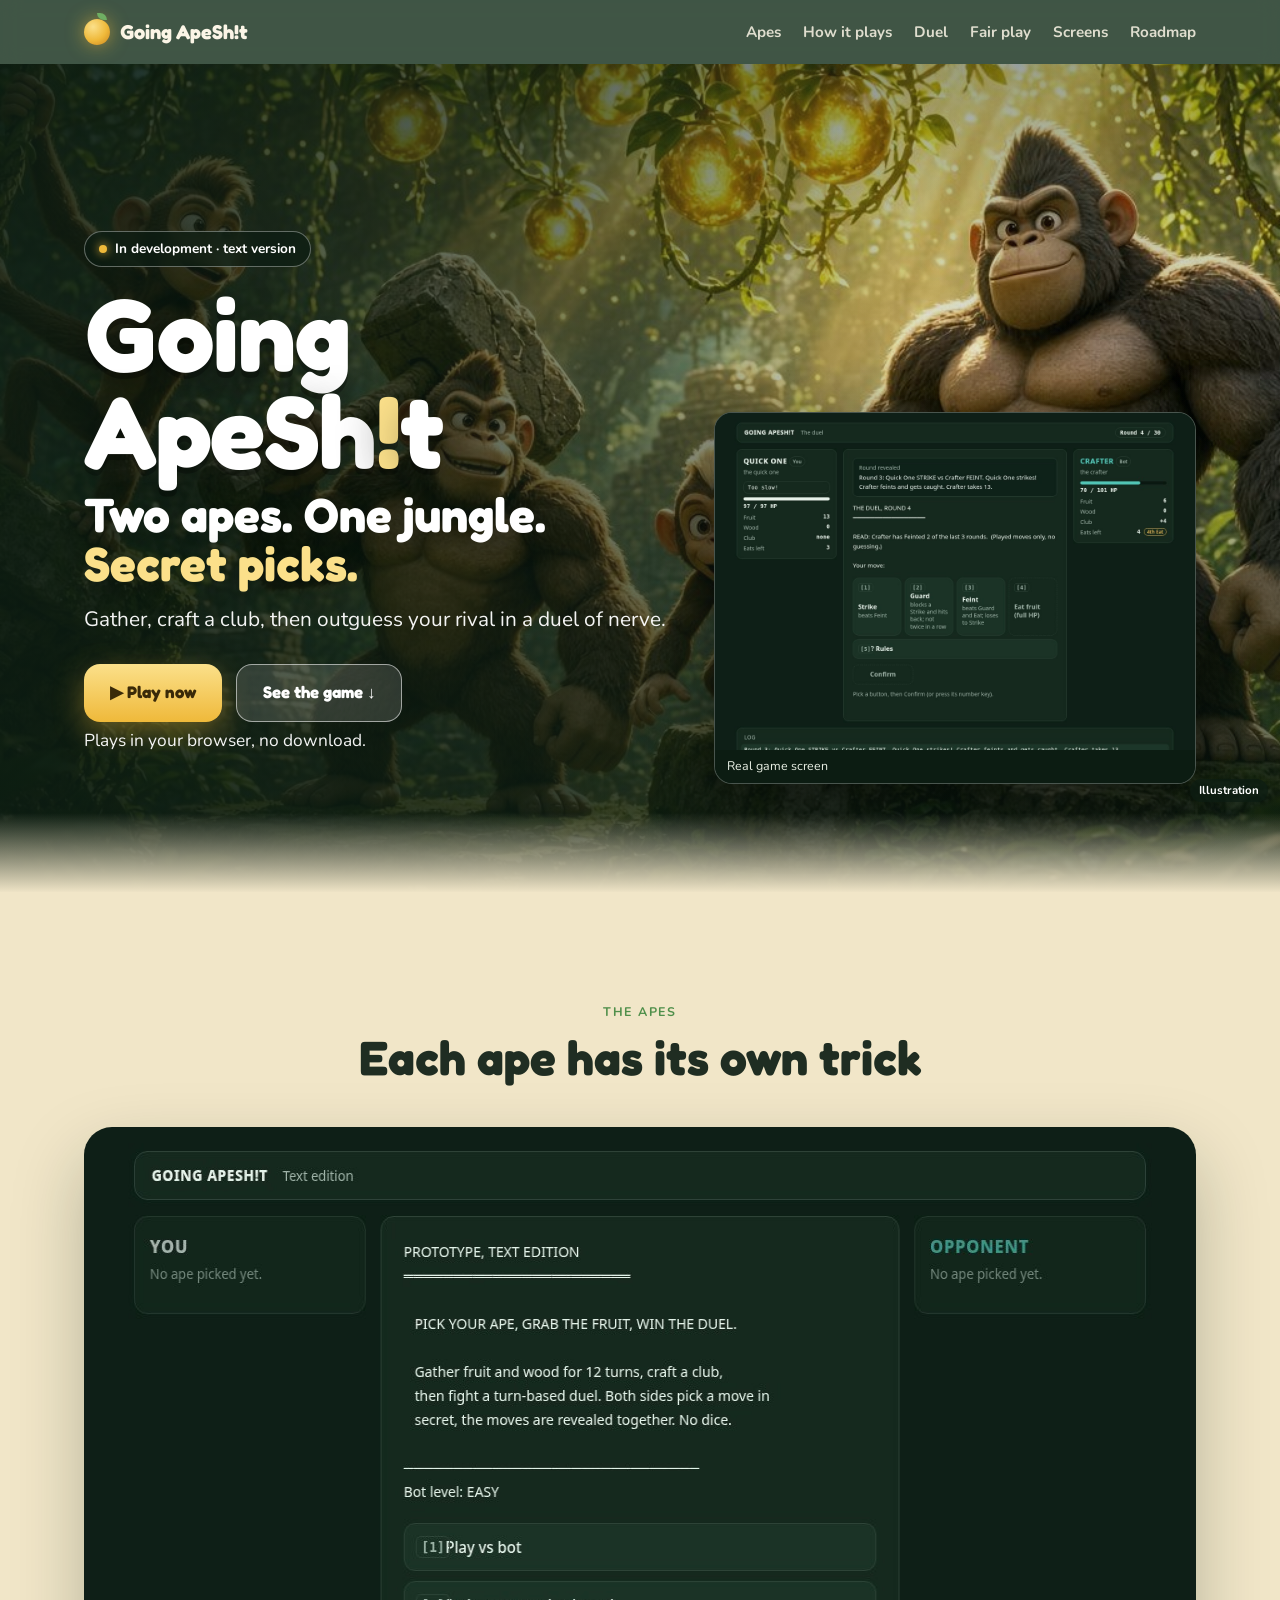
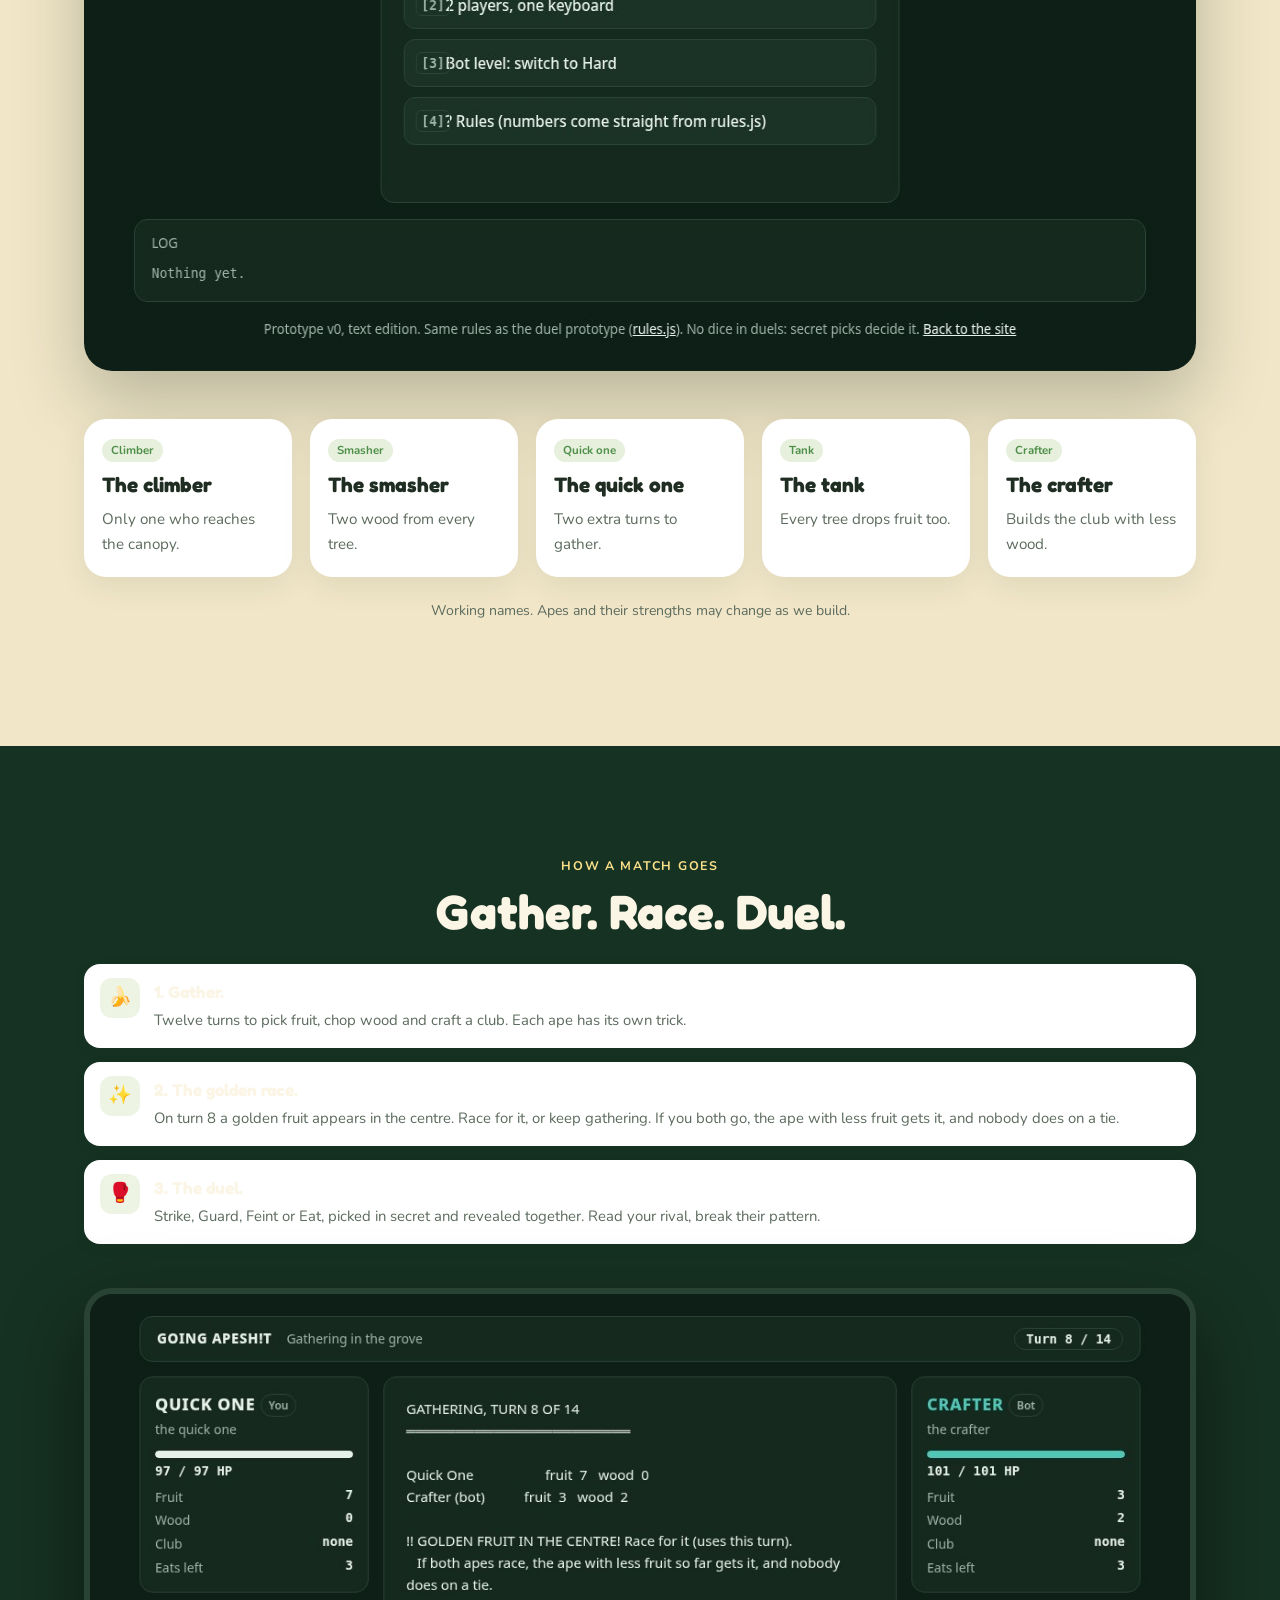
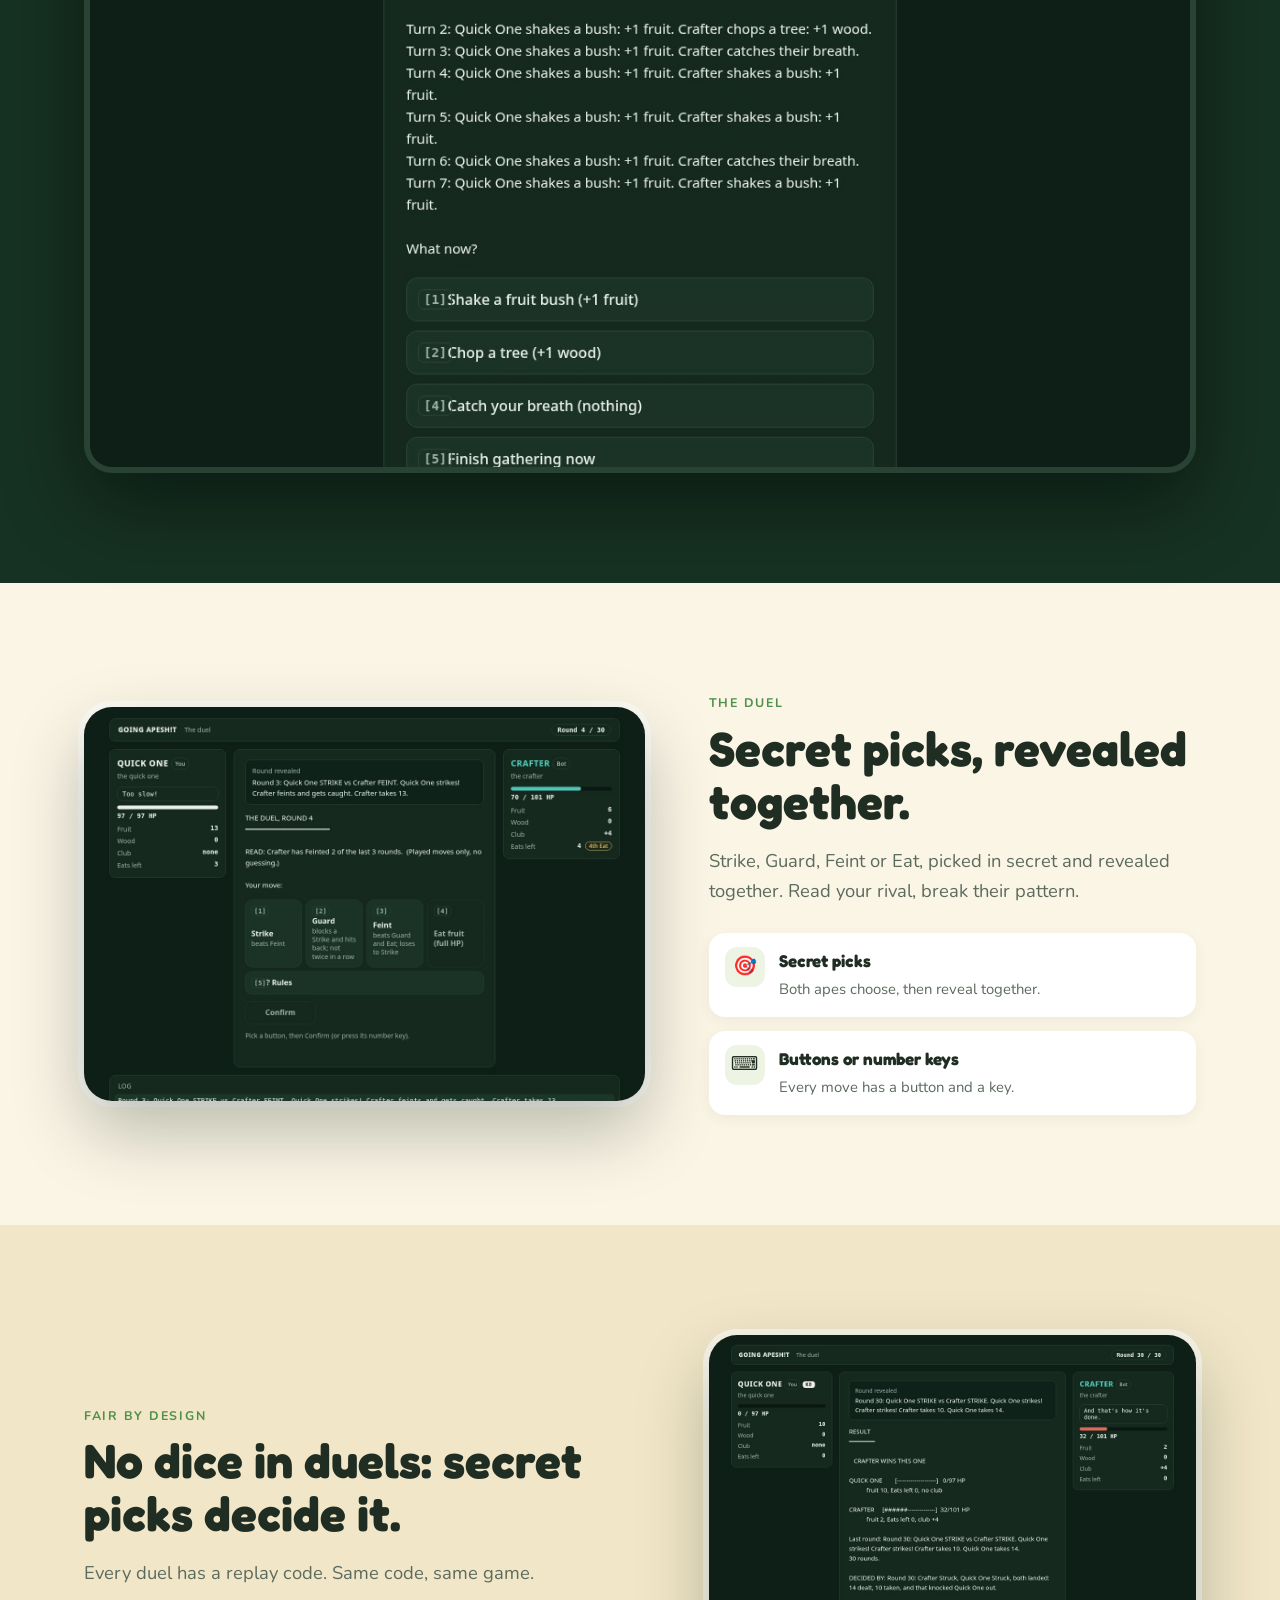
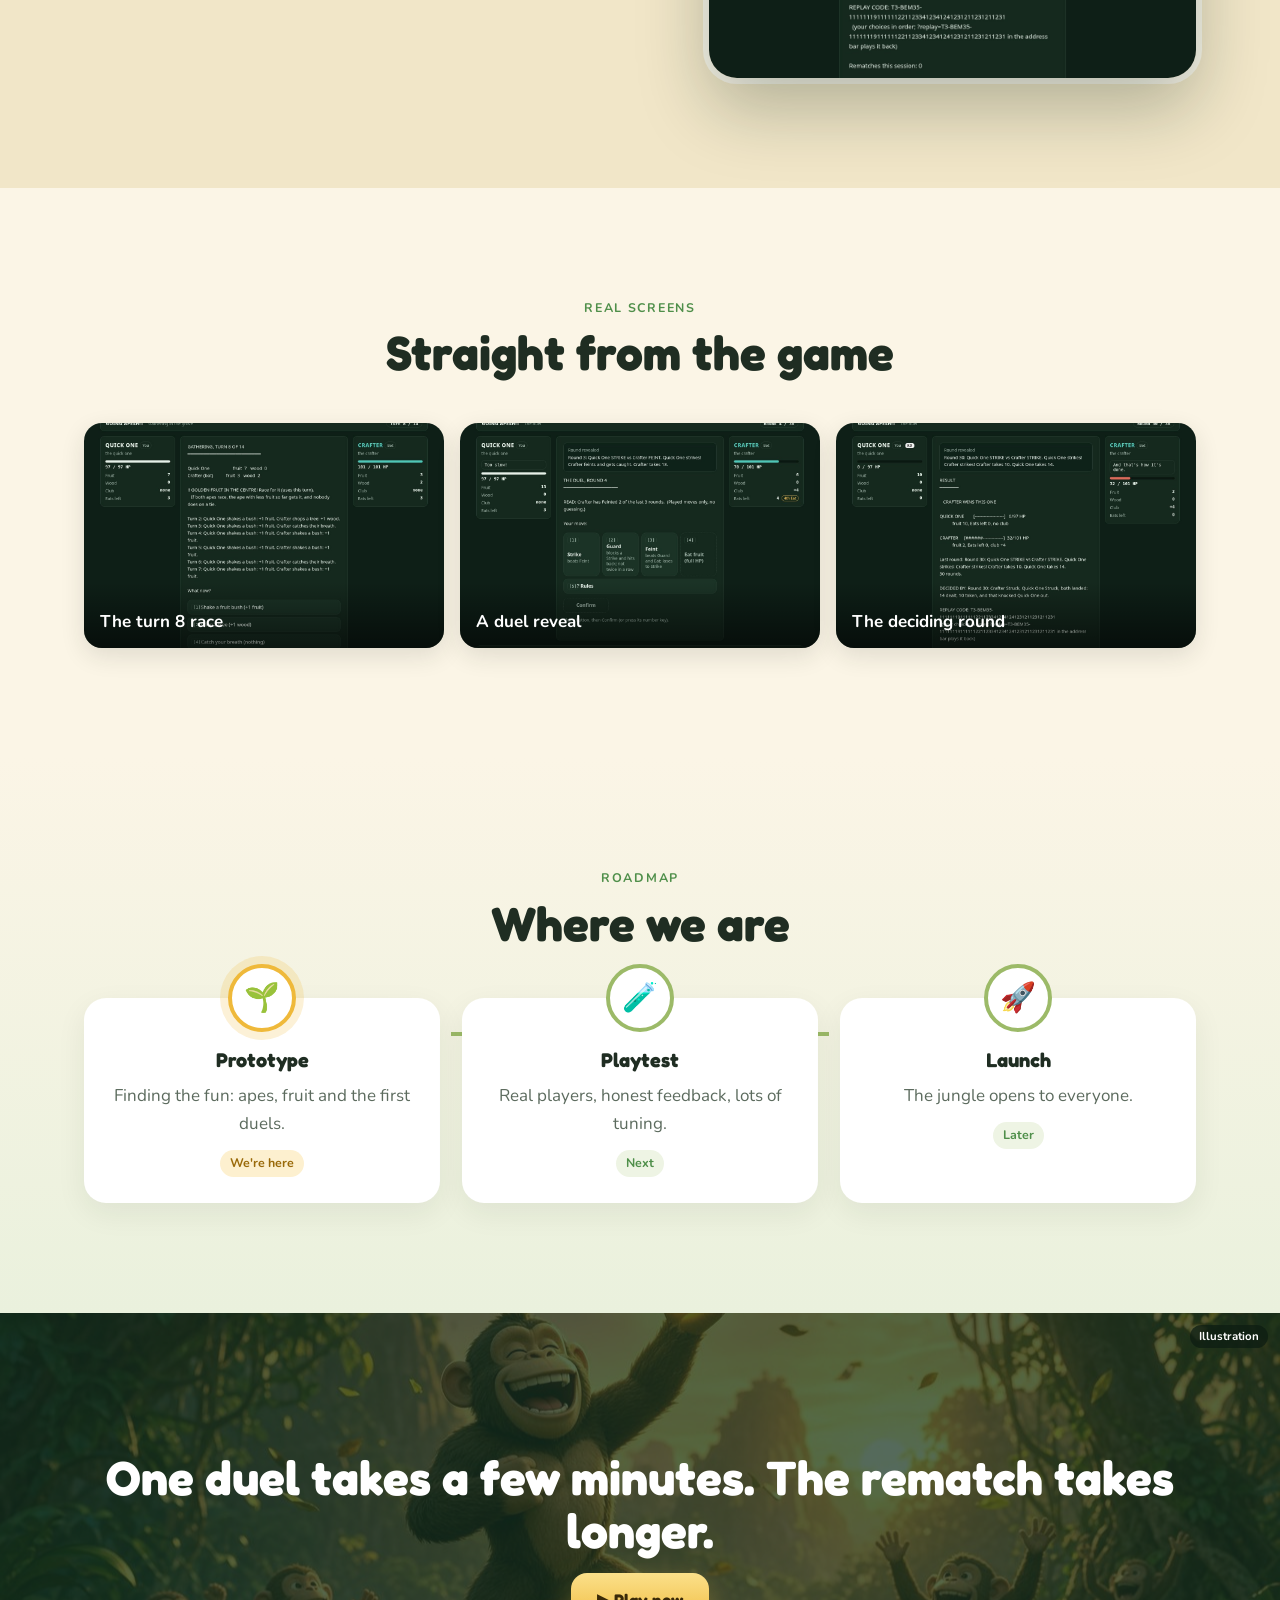
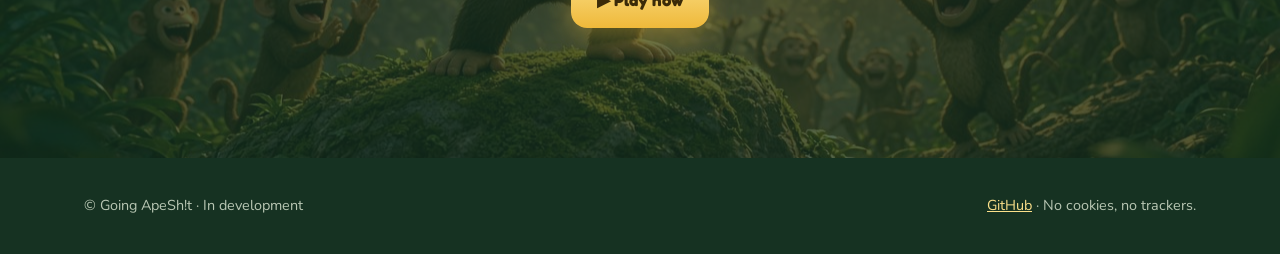
==== commit 18068d13: "Landing classic: darker mobile hero overlay (.55->.85) and pill fill (all hero text >=4.5:1 at 360px" ====
--- a/index.html
+++ b/index.html
@@ -120,6 +120,16 @@
 .lineup{margin:44px 0 0;border-radius:28px;overflow:hidden;box-shadow:0 30px 70px rgba(16,36,22,.25)}
 .hero .gametitle{max-width:none;opacity:1;font-family:Fredoka,sans-serif;font-weight:700;font-size:clamp(3rem,8vw,6.5rem);line-height:.95;margin:18px 0 0;letter-spacing:-.01em;color:#fff;text-shadow:0 6px 0 rgba(0,0,0,.25),0 10px 40px rgba(0,0,0,.4)}.gametitle span{color:var(--gold2)}
 .hero h1{font-size:clamp(1.8rem,3.8vw,3rem)!important;margin-top:10px!important}
+/* hero: real screen next to the title; art captioned as illustration */
+.herogrid{display:grid;grid-template-columns:1.1fr .9fr;gap:40px;align-items:end}
+.heroshot{margin:0;border-radius:18px;overflow:hidden;box-shadow:0 24px 60px rgba(0,0,0,.45);border:1px solid rgba(255,255,255,.25);background:#0c1c12}
+.heroshot img{display:block;width:100%;height:auto}.heroshot figcaption{font-size:.78rem;padding:6px 12px;color:#e9efe4;background:#0c1c12}
+.illus{position:absolute;z-index:3;right:12px;bottom:90px;font-size:.72rem;font-weight:700;color:#fff;background:rgba(12,28,18,.75);padding:2px 9px;border-radius:99px}
+.cta .illus{top:12px;bottom:auto}
+.pill{background:rgba(12,28,18,.72)!important;border-color:rgba(255,255,255,.35)!important}
+@media(max-width:900px){.herogrid{grid-template-columns:1fr;gap:24px}
+ .hero:before{background:linear-gradient(180deg,rgba(12,28,18,.55) 0%,rgba(12,28,18,.85) 30%,rgba(12,28,18,.85) 100%)!important}
+ .hero p,.hero h1,.hero .gametitle{text-shadow:0 2px 12px rgba(0,0,0,.6)}}
 </style>
 </head>
 <body>
@@ -128,7 +138,7 @@
 <ul><li><a href="#apes">Apes</a></li><li><a href="#world">How it plays</a></li><li><a href="#pvp">Duel</a></li><li><a href="#rpg">Fair play</a></li><li><a href="#art">Screens</a></li><li><a href="#roadmap">Roadmap</a></li></ul>
 </div></nav>
 
-<header class="hero" id="top"><div class="wrap">
+<header class="hero" id="top" aria-label="Going ApeSh!t (background: illustration)"><span class="illus">Illustration</span><div class="wrap"><div class="herogrid"><div>
 <span class="pill"><b></b>In development · text version</span>
 <p class="gametitle">Going ApeSh<span>!</span>t</p>
 <h1>Two apes. One jungle. <em>Secret picks.</em></h1>
@@ -138,7 +148,9 @@
 <a class="btn ghost" href="#world">See the game ↓</a>
 </div>
 <p><small>Plays in your browser, no download.</small></p>
-</div></header>
+</div>
+<figure class="heroshot"><img src="assets/img/text/duel.jpg" alt="Real game screen: a duel reveal in the text version, with a speech bubble on an ape card" width="1200" height="844"><figcaption>Real game screen</figcaption></figure>
+</div></div></header>
 
 <section id="apes"><div class="wrap">
 <div class="center reveal"><div class="eyebrow">The apes</div><h2>Each ape has its own trick</h2></div>
@@ -168,7 +180,7 @@
 <div class="reveal"><div class="eyebrow">The duel</div><h2>Secret picks, revealed together.</h2>
 <p class="lead">Strike, Guard, Feint or Eat, picked in secret and revealed together. Read your rival, break their pattern.</p>
 <ul class="feats">
-<li><span>🎯</span><div><b>No dice in duels: secret picks decide it.</b><small>Read your rival and pick your moment.</small></div></li>
+<li><span>🎯</span><div><b>Secret picks</b><small>Both apes choose, then reveal together.</small></div></li>
 <li><span>⌨️</span><div><b>Buttons or number keys</b><small>Every move has a button and a key.</small></div></li>
 </ul></div>
 </div></section>
@@ -185,7 +197,7 @@
 <div class="gallery">
 <figure class="reveal" style="margin:0"><a href="#lb1"><img src="assets/img/text/golden-race.jpg" alt="Gathering screen on turn 8 with the golden fruit race" loading="lazy"><figcaption>The turn 8 race</figcaption></a></figure>
 <figure class="reveal" style="margin:0"><a href="#lb2"><img src="assets/img/text/duel.jpg" alt="Duel screen with the last reveal and the four move buttons" loading="lazy"><figcaption>A duel reveal</figcaption></a></figure>
-<figure class="reveal" style="margin:0"><a href="#lb3"><img src="assets/img/text/result.jpg" alt="End screen showing what decided the duel and the replay code" loading="lazy"><figcaption>Decided by</figcaption></a></figure>
+<figure class="reveal" style="margin:0"><a href="#lb3"><img src="assets/img/text/result.jpg" alt="End screen showing what decided the duel and the replay code" loading="lazy"><figcaption>The deciding round</figcaption></a></figure>
 </div>
 </div></section>
 <div class="lb" id="lb1"><a class="x" href="#art" aria-label="Close"></a><img src="assets/img/text/golden-race.jpg" alt="Gathering screen on turn 8 with the golden fruit race"><a class="close" href="#art" aria-label="Close">×</a><p>Text version, in development</p></div>
@@ -201,14 +213,14 @@
 </div>
 </div></section>
 
-<section class="cta"><div class="wrap reveal">
+<section class="cta" aria-label="Play now (background: illustration)"><span class="illus">Illustration</span><div class="wrap reveal">
 <h2>One duel takes a few minutes. The rematch takes longer.</h2>
 <a class="btn gold" href="./text/">▶ Play now</a>
 </div></section>
 
 <footer><div class="wrap">
 <span>© Going ApeSh!t · In development</span>
-<span><a href="https://github.com/Carl-Walker-pm/ape">GitHub</a> · No cookies, no tracking.</span>
+<span><a href="https://github.com/Carl-Walker-pm/ape">GitHub</a> · No cookies, no trackers.</span>
 </div></footer>
 </body>
 </html>
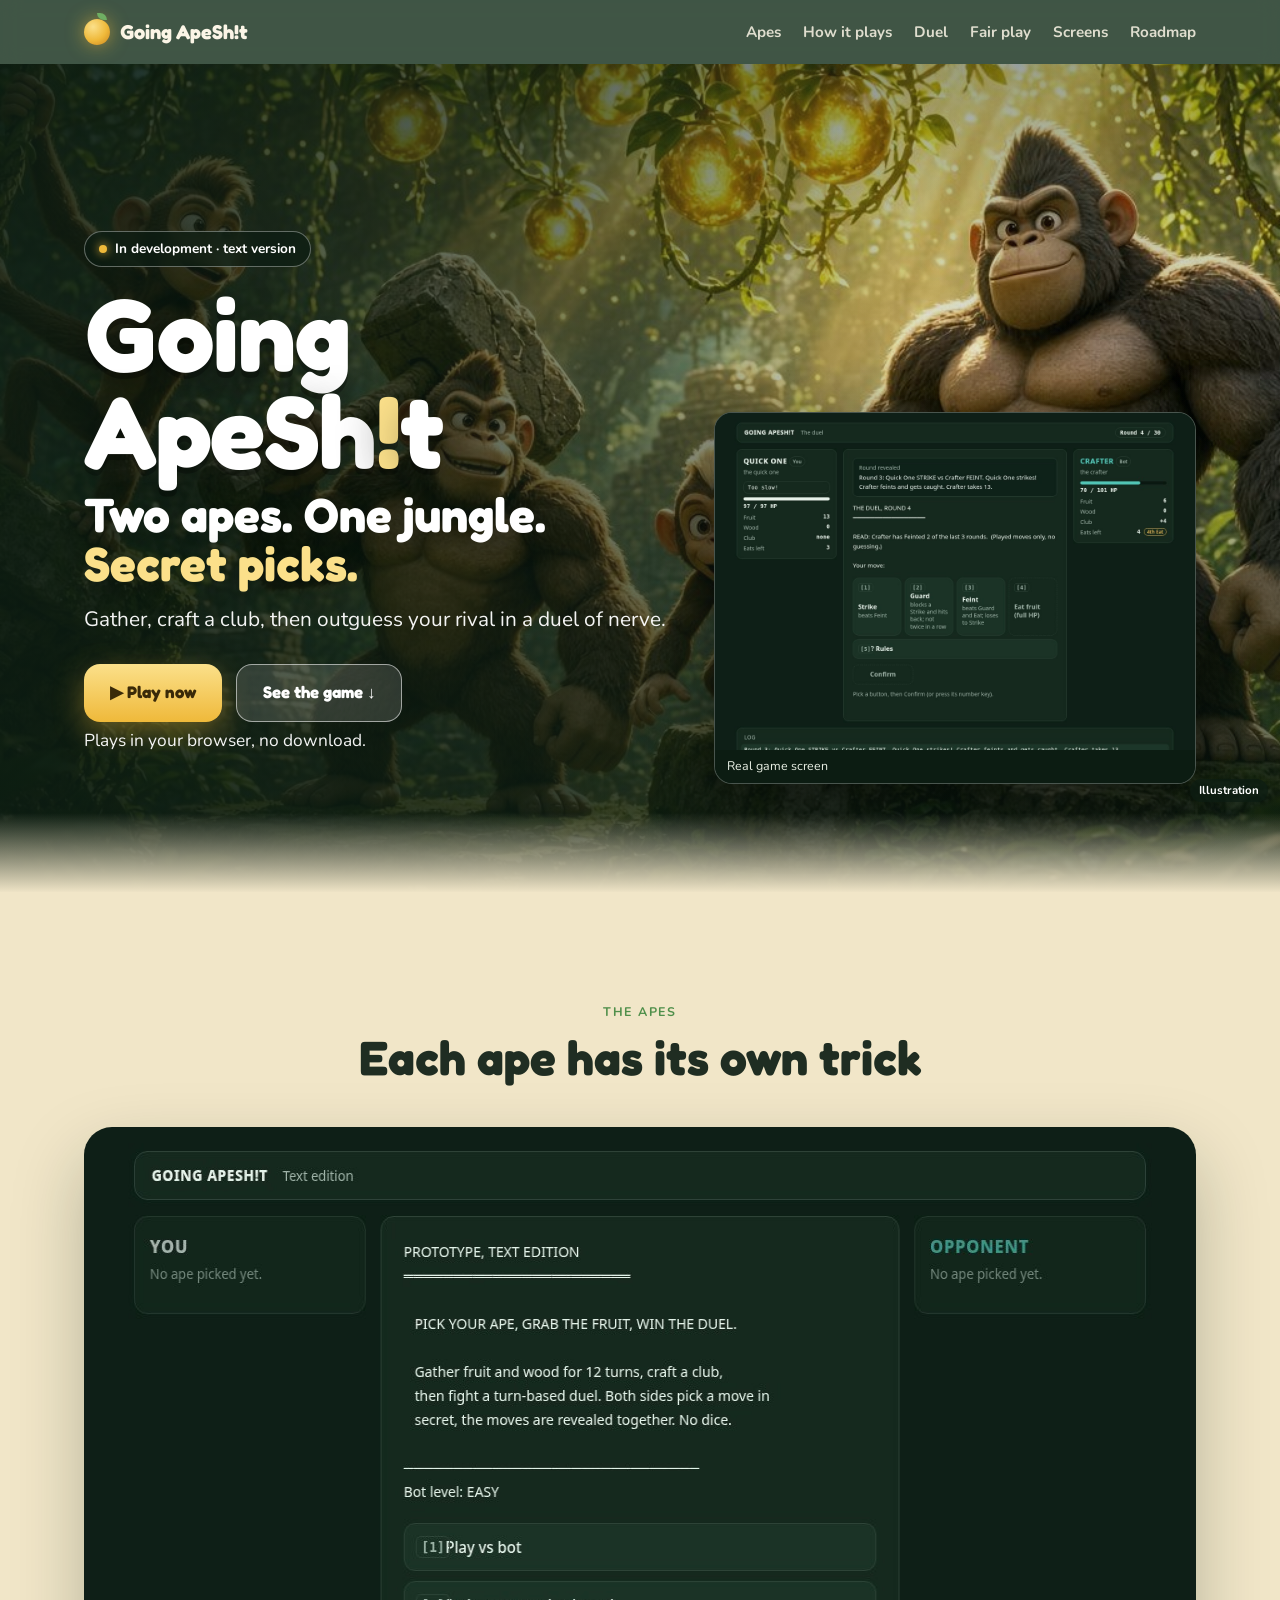
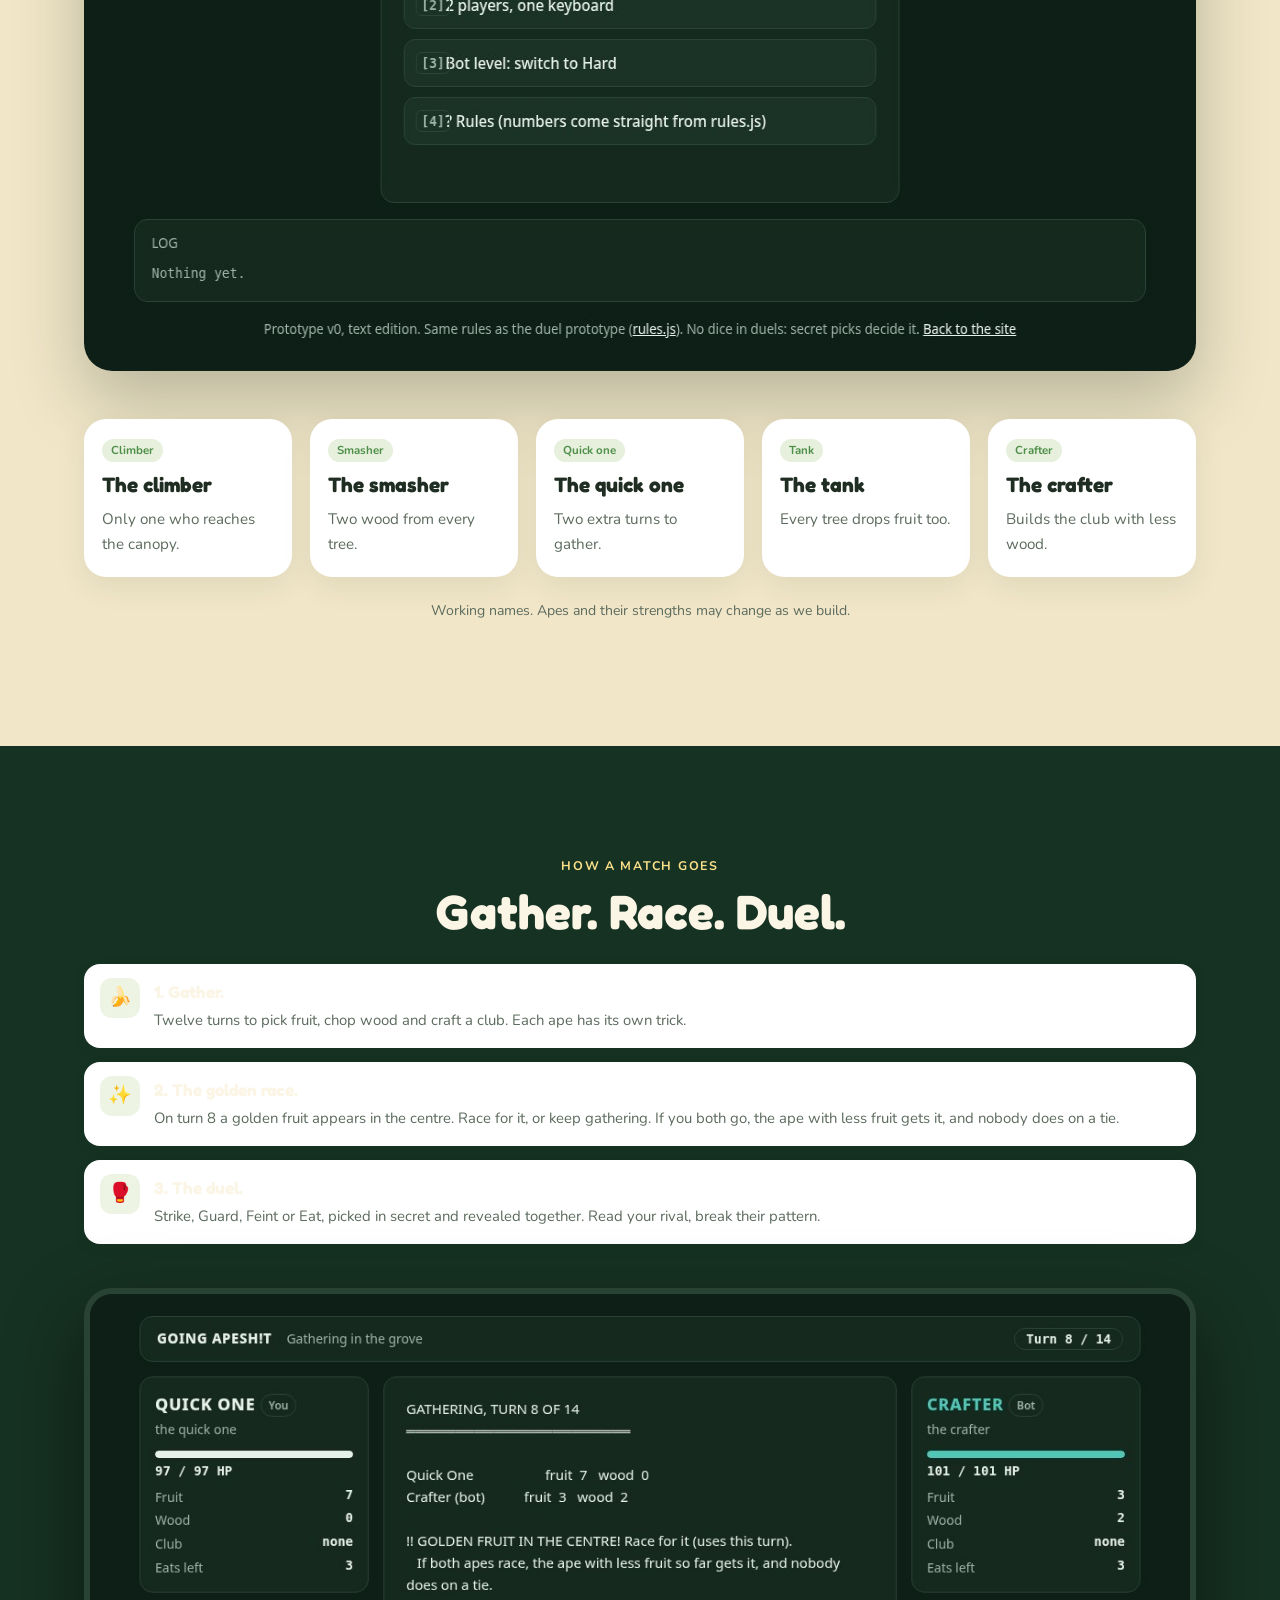
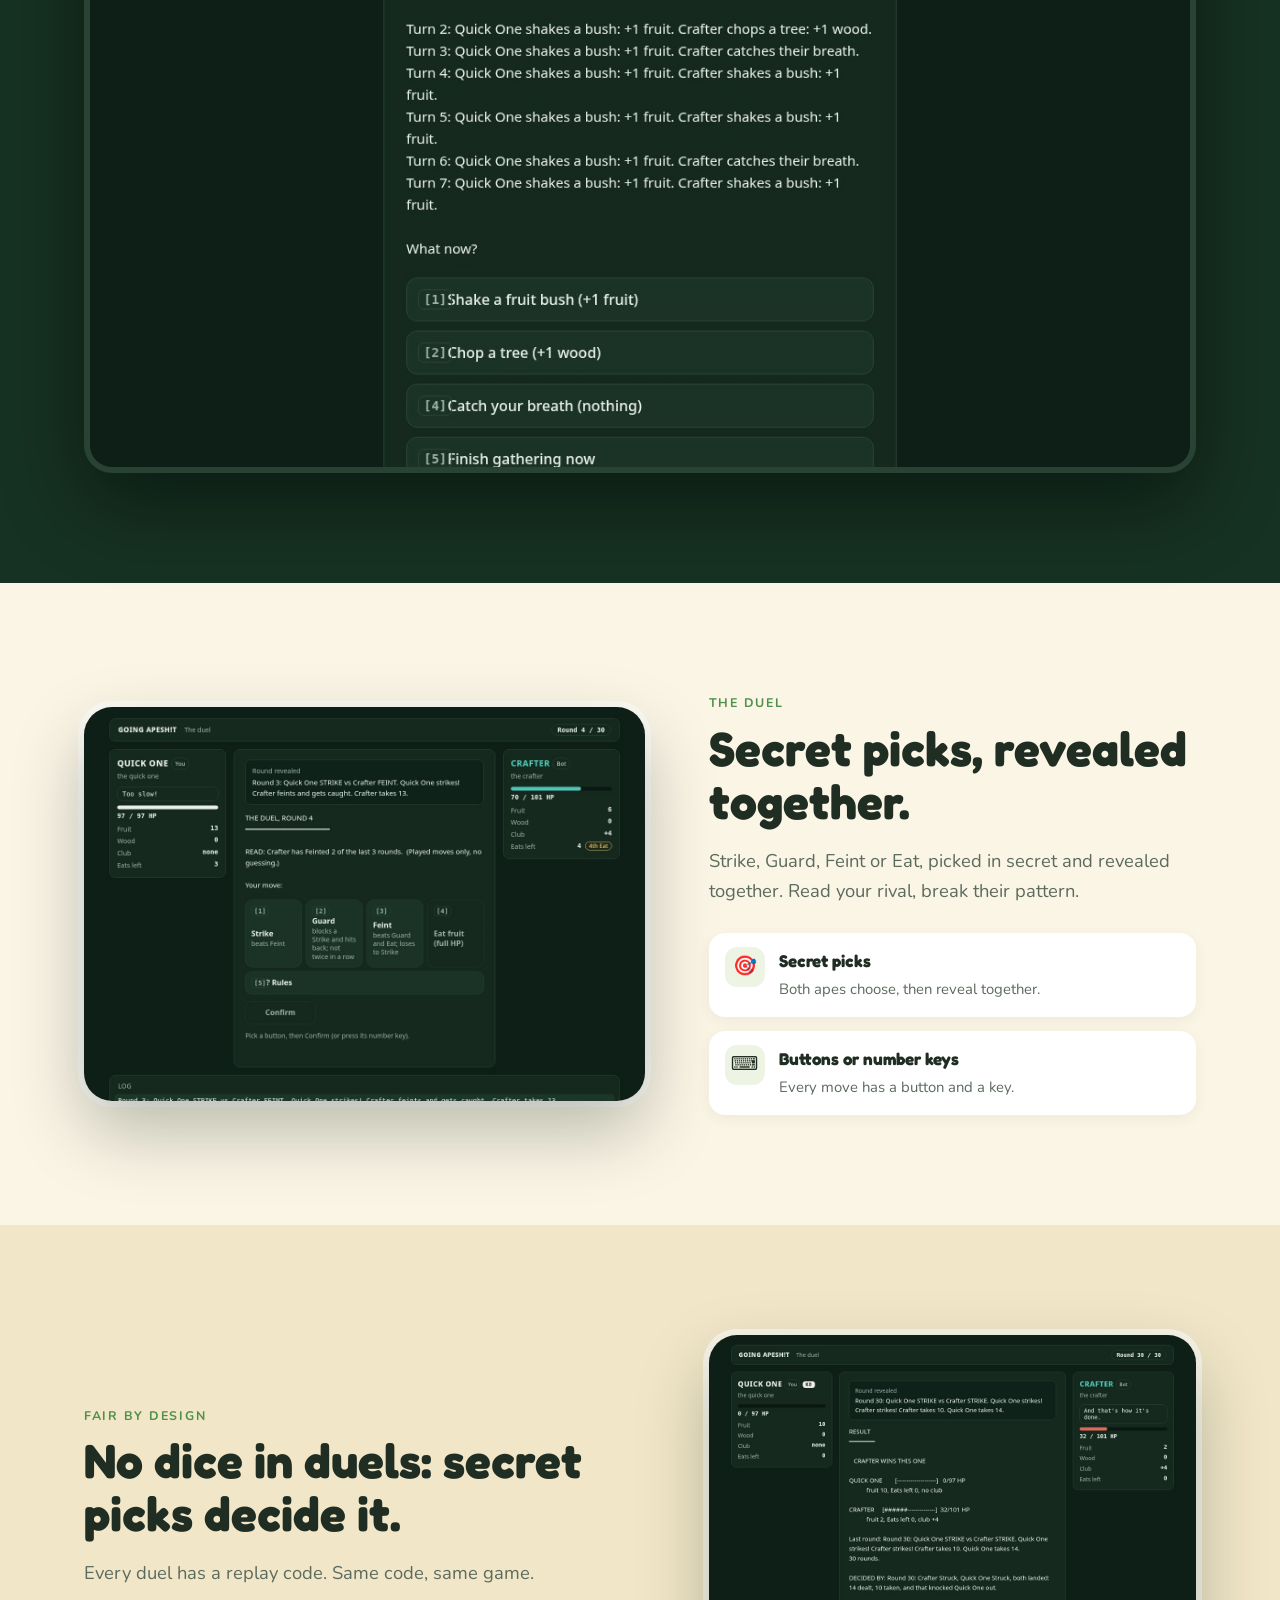
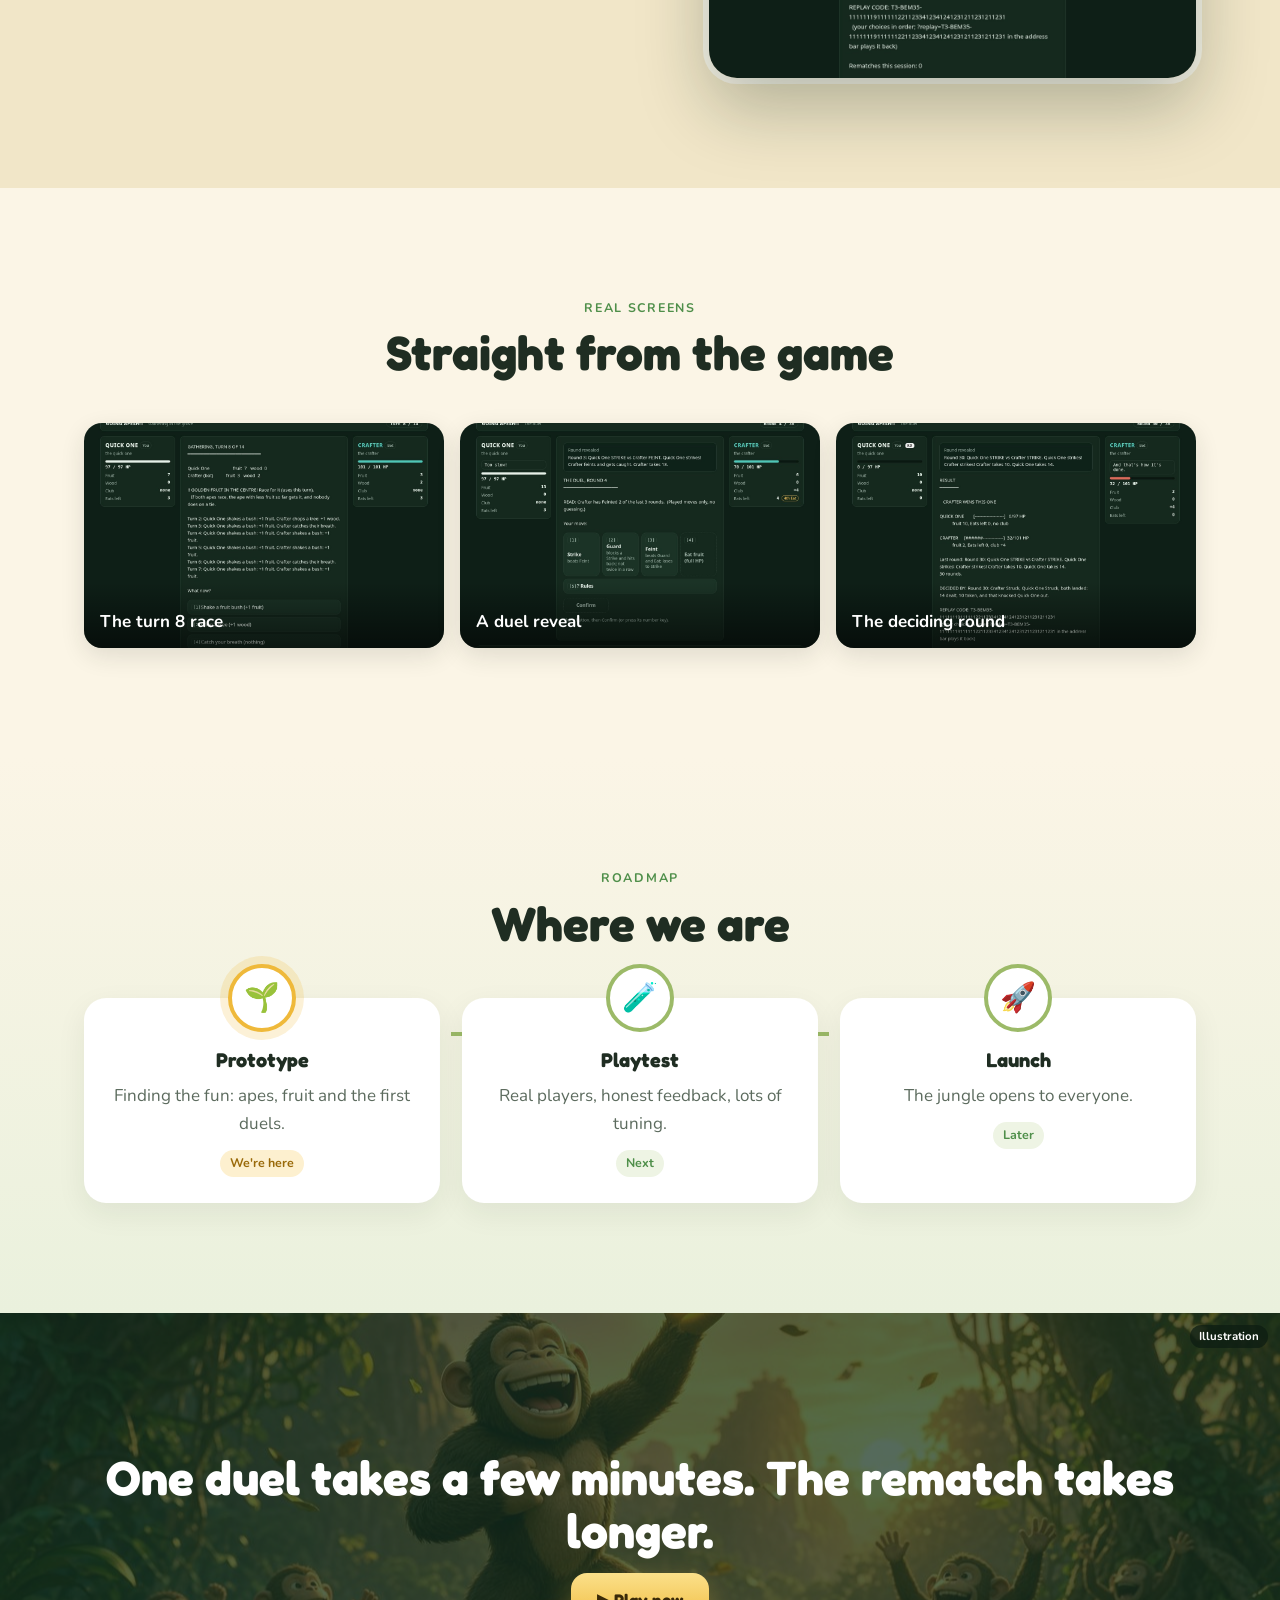
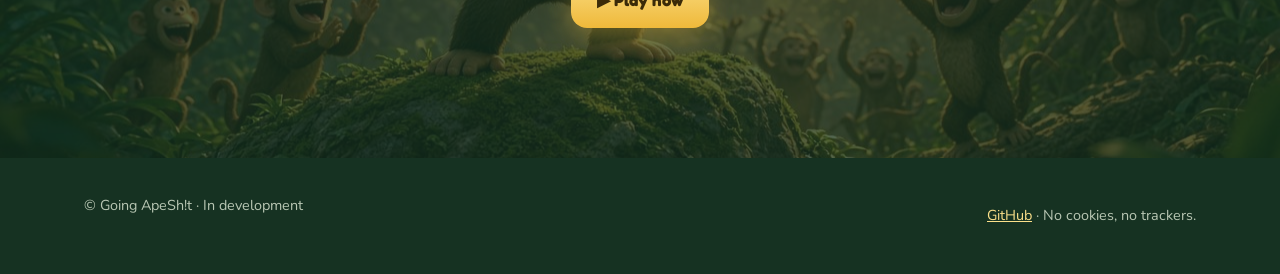
==== commit 85e05a55: "Landing: 44px tap targets for logo and GitHub link" ====
--- a/index.html
+++ b/index.html
@@ -19,6 +19,7 @@
 <link rel="preload" href="assets/fonts/Fredoka-700.woff2" as="font" type="font/woff2" crossorigin>
 <link rel="stylesheet" href="assets/fonts/fonts.css">
 <style>
+.brand,a.tap{min-height:44px;display:inline-flex;align-items:center}
 :root{--deep:#163222;--jungle:#24513a;--leaf:#4f8f4a;--moss:#9cba68;--cream:#fbf5e6;--sand:#f1e6c8;--gold:#efb93a;--gold2:#fbe08a;--ink:#1f2d22;--soft:#5c6b5e;--r:22px}
 *{box-sizing:border-box}html{scroll-behavior:smooth}
 body{margin:0;font-family:Nunito,system-ui,sans-serif;color:var(--ink);background:var(--cream);line-height:1.65;font-size:17px}
@@ -220,7 +221,7 @@
 
 <footer><div class="wrap">
 <span>© Going ApeSh!t · In development</span>
-<span><a href="https://github.com/Carl-Walker-pm/ape">GitHub</a> · No cookies, no trackers.</span>
+<span><a class="tap" href="https://github.com/Carl-Walker-pm/ape">GitHub</a> · No cookies, no trackers.</span>
 </div></footer>
 </body>
 </html>
